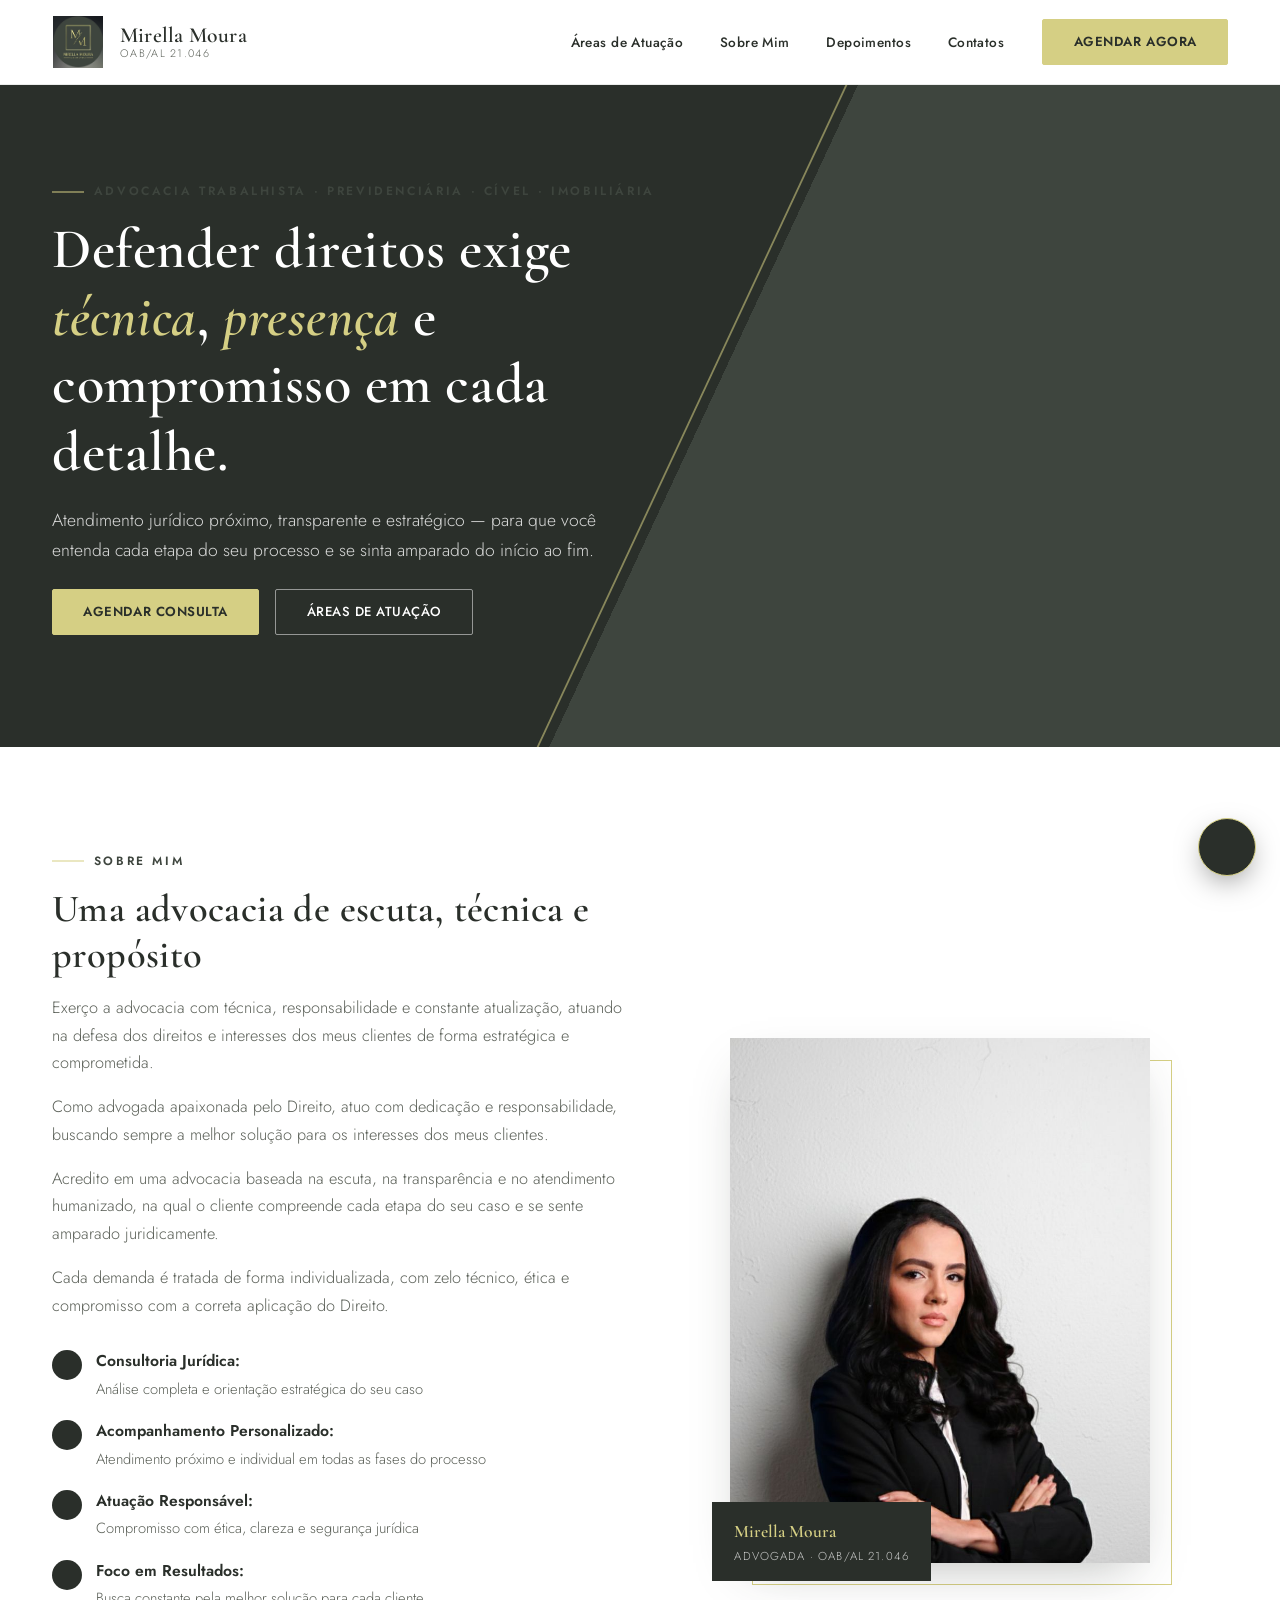
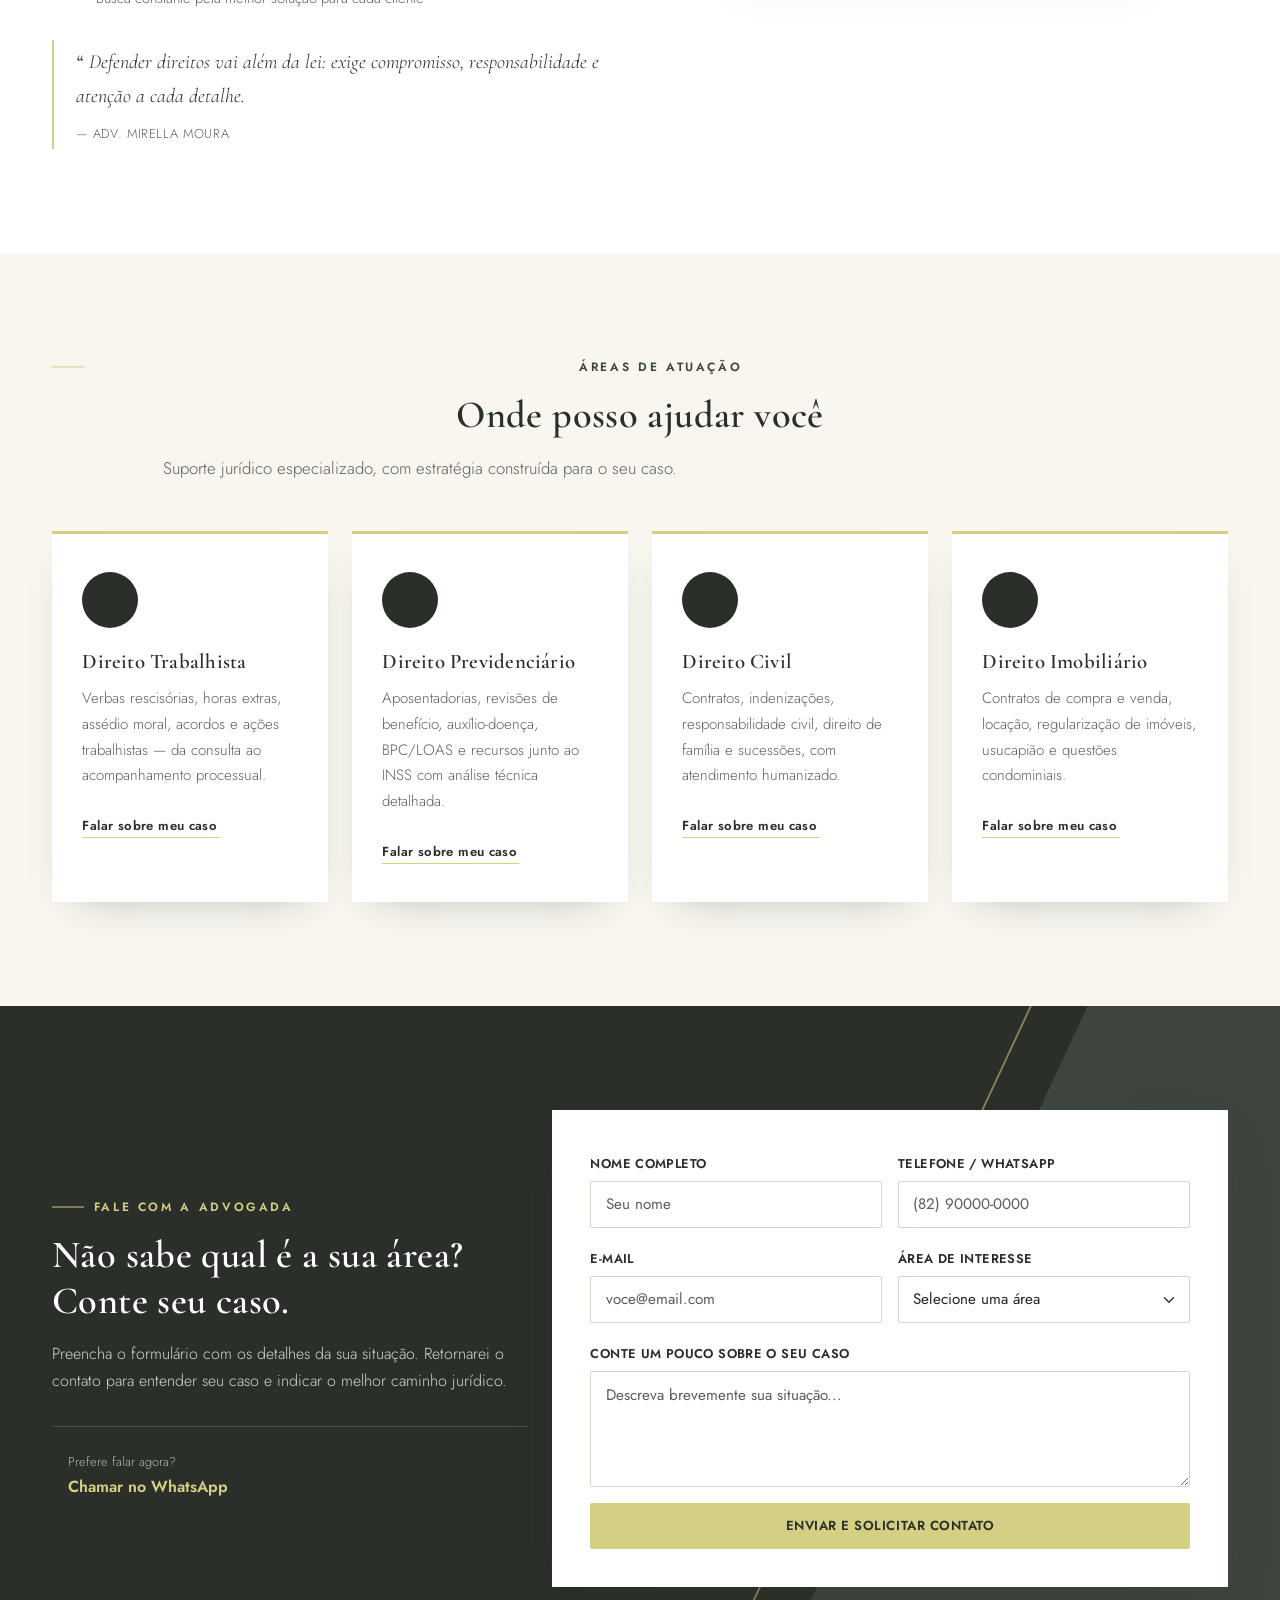
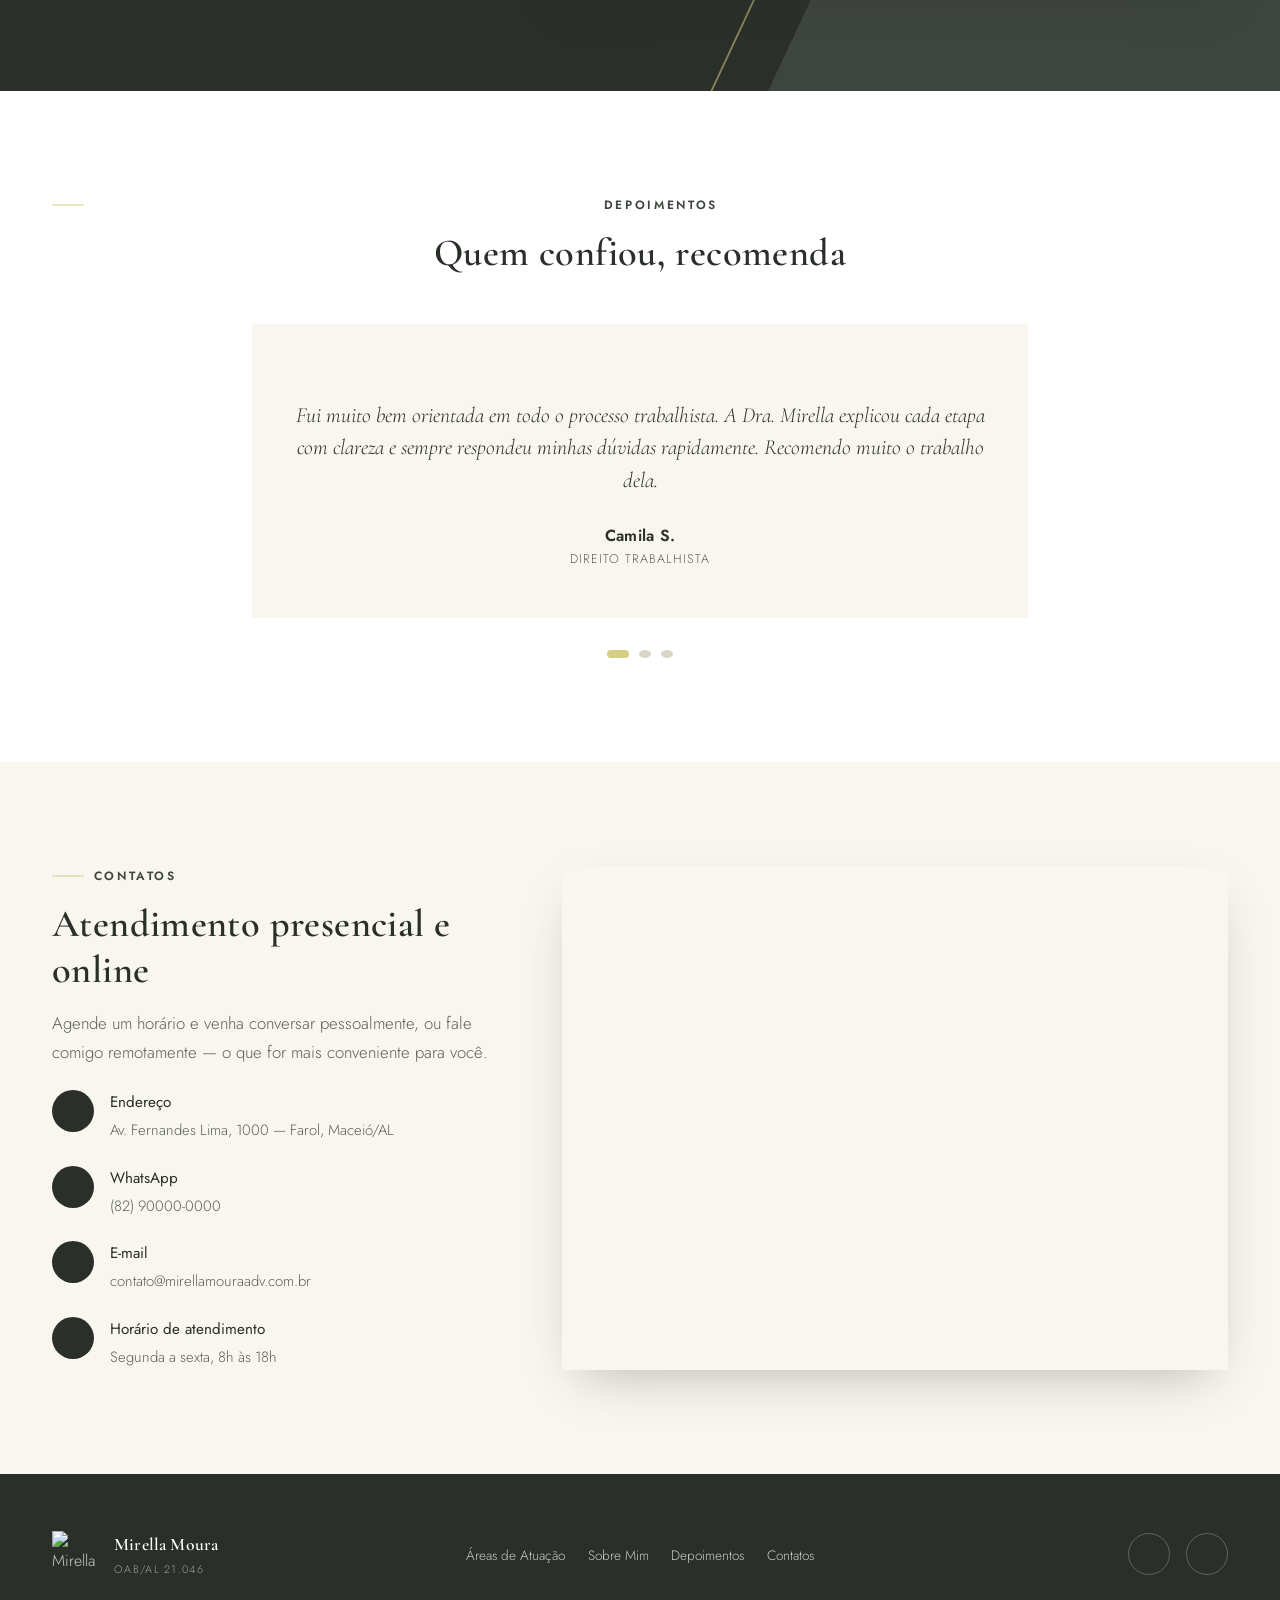
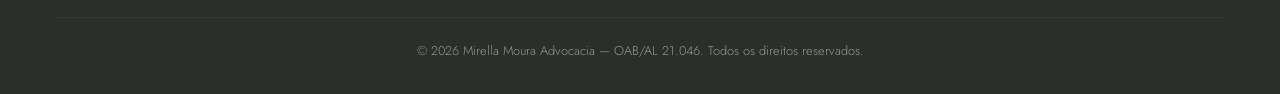
==== index.html @ af6b0771 "Add files via upload" ====
<!DOCTYPE html>
<html lang="pt-BR">
<head>
<meta charset="UTF-8">
<meta name="viewport" content="width=device-width, initial-scale=1.0">
<title>Mirella Moura | Advogada — OAB/AL 21.046</title>
<meta name="description" content="Mirella Moura Advocacia — Direito Trabalhista, Previdenciário, Civil e Imobiliário. Atendimento técnico, humanizado e estratégico.">

<!-- Bootstrap 5 -->
<link href="https://cdnjs.cloudflare.com/ajax/libs/bootstrap/5.3.3/css/bootstrap.min.css" rel="stylesheet">
<!-- Bootstrap Icons -->
<link rel="stylesheet" href="https://cdnjs.cloudflare.com/ajax/libs/bootstrap-icons/1.11.3/font/bootstrap-icons.min.css">
<!-- Fonts -->
<link rel="preconnect" href="https://fonts.googleapis.com">
<link href="https://fonts.googleapis.com/css2?family=Cormorant+Garamond:ital,wght@0,400;0,500;0,600;0,700;1,500&family=Jost:wght@300;400;500;600;700&display=swap" rel="stylesheet">

<link rel="stylesheet" href="style.css">
</head>
<body>
<!-- ================= HEADER ================= -->
<header class="site-header" id="topo">
  <nav class="navbar navbar-expand-lg">
    <div class="container">
      <a class="navbar-brand d-flex align-items-center gap-3" href="#topo">
        <img src="logo.png" alt="Mirella Moura Advogada" class="brand-logo">
        <span class="brand-text">
          <span class="brand-name">Mirella Moura</span>
          <span class="brand-oab">OAB/AL 21.046</span>
        </span>
      </a>
      <button class="navbar-toggler" type="button" data-bs-toggle="collapse" data-bs-target="#navMenu" aria-controls="navMenu" aria-expanded="false" aria-label="Abrir menu">
        <span class="toggler-line"></span>
        <span class="toggler-line"></span>
        <span class="toggler-line"></span>
      </button>
      <div class="collapse navbar-collapse justify-content-end" id="navMenu">
        <ul class="navbar-nav align-items-lg-center gap-lg-2">
          <li class="nav-item"><a class="nav-link" href="#areas">Áreas de Atuação</a></li>
          <li class="nav-item"><a class="nav-link" href="#sobre">Sobre Mim</a></li>
          <li class="nav-item"><a class="nav-link" href="#depoimentos">Depoimentos</a></li>
          <li class="nav-item"><a class="nav-link" href="#contato">Contatos</a></li>
          <li class="nav-item ms-lg-3">
            <a class="btn btn-agendar" href="#lead">Agendar Agora</a>
          </li>
        </ul>
      </div>
    </div>
  </nav>
</header>

<!-- ================= HERO ================= -->
<section class="hero" id="hero">
  <div class="hero-diagonal" aria-hidden="true"></div>
  <div class="container">
    <div class="row align-items-center min-vh-hero">
      <div class="col-lg-7" data-reveal>
        <p class="eyebrow">Advocacia Trabalhista · Previdenciária · Cível · Imobiliária</p>
        <h1 class="hero-title">Defender direitos exige <em>técnica</em>, <em>presença</em> e compromisso em cada detalhe.</h1>
        <p class="hero-sub">Atendimento jurídico próximo, transparente e estratégico — para que você entenda cada etapa do seu processo e se sinta amparado do início ao fim.</p>
        <div class="d-flex flex-wrap gap-3 mt-4">
          <a href="#lead" class="btn btn-agendar btn-lg">Agendar Consulta</a>
          <a href="#areas" class="btn btn-outline-hero btn-lg">Áreas de Atuação</a>
        </div>
      </div>
    </div>
  </div>
</section>

<!-- ================= SOBRE MIM ================= -->
<section class="about" id="sobre">
  <div class="container">
    <div class="row align-items-center gy-5">
      <div class="col-lg-6 order-lg-2" data-reveal>
        <div class="about-photo-wrap">
          <img src="foto-mirella.png" alt="Mirella Moura, Advogada OAB/AL 21.046" class="about-photo">
          <div class="about-photo-caption">
            <span class="caption-name">Mirella Moura</span>
            <span class="caption-role">Advogada · OAB/AL 21.046</span>
          </div>
          <div class="photo-frame" aria-hidden="true"></div>
        </div>
      </div>
      <div class="col-lg-6 order-lg-1" data-reveal>
        <p class="eyebrow">Sobre mim</p>
        <h2 class="section-title">Uma advocacia de escuta, técnica e propósito</h2>
        <p class="about-text">Exerço a advocacia com técnica, responsabilidade e constante atualização, atuando na defesa dos direitos e interesses dos meus clientes de forma estratégica e comprometida.</p>
        <p class="about-text">Como advogada apaixonada pelo Direito, atuo com dedicação e responsabilidade, buscando sempre a melhor solução para os interesses dos meus clientes.</p>
        <p class="about-text">Acredito em uma advocacia baseada na escuta, na transparência e no atendimento humanizado, na qual o cliente compreende cada etapa do seu caso e se sente amparado juridicamente.</p>
        <p class="about-text">Cada demanda é tratada de forma individualizada, com zelo técnico, ética e compromisso com a correta aplicação do Direito.</p>

        <ul class="about-checklist">
          <li>
            <i class="bi bi-check-lg"></i>
            <div>
              <strong>Consultoria Jurídica:</strong>
              <span>Análise completa e orientação estratégica do seu caso</span>
            </div>
          </li>
          <li>
            <i class="bi bi-check-lg"></i>
            <div>
              <strong>Acompanhamento Personalizado:</strong>
              <span>Atendimento próximo e individual em todas as fases do processo</span>
            </div>
          </li>
          <li>
            <i class="bi bi-check-lg"></i>
            <div>
              <strong>Atuação Responsável:</strong>
              <span>Compromisso com ética, clareza e segurança jurídica</span>
            </div>
          </li>
          <li>
            <i class="bi bi-check-lg"></i>
            <div>
              <strong>Foco em Resultados:</strong>
              <span>Busca constante pela melhor solução para cada cliente</span>
            </div>
          </li>
        </ul>

        <blockquote class="about-quote">
          <span class="quote-mark">“</span>
          Defender direitos vai além da lei: exige compromisso, responsabilidade e atenção a cada detalhe.
          <footer>— Adv. Mirella Moura</footer>
        </blockquote>
      </div>
    </div>
  </div>
</section>

<!-- ================= ÁREAS DE ATUAÇÃO ================= -->
<section class="areas" id="areas">
  <div class="container">
    <div class="text-center mb-5" data-reveal>
      <p class="eyebrow">Áreas de atuação</p>
      <h2 class="section-title">Onde posso ajudar você</h2>
      <p class="section-sub">Suporte jurídico especializado, com estratégia construída para o seu caso.</p>
    </div>

    <div class="row g-4">
      <div class="col-md-6 col-lg-3" data-reveal>
        <div class="area-card">
          <div class="area-icon"><i class="bi bi-briefcase"></i></div>
          <h3>Direito Trabalhista</h3>
          <p>Verbas rescisórias, horas extras, assédio moral, acordos e ações trabalhistas — da consulta ao acompanhamento processual.</p>
          <a href="#lead" class="area-link">Falar sobre meu caso <i class="bi bi-arrow-up-right"></i></a>
        </div>
      </div>
      <div class="col-md-6 col-lg-3" data-reveal>
        <div class="area-card">
          <div class="area-icon"><i class="bi bi-shield-check"></i></div>
          <h3>Direito Previdenciário</h3>
          <p>Aposentadorias, revisões de benefício, auxílio-doença, BPC/LOAS e recursos junto ao INSS com análise técnica detalhada.</p>
          <a href="#lead" class="area-link">Falar sobre meu caso <i class="bi bi-arrow-up-right"></i></a>
        </div>
      </div>
      <div class="col-md-6 col-lg-3" data-reveal>
        <div class="area-card">
          <div class="area-icon"><i class="bi bi-journal-text"></i></div>
          <h3>Direito Civil</h3>
          <p>Contratos, indenizações, responsabilidade civil, direito de família e sucessões, com atendimento humanizado.</p>
          <a href="#lead" class="area-link">Falar sobre meu caso <i class="bi bi-arrow-up-right"></i></a>
        </div>
      </div>
      <div class="col-md-6 col-lg-3" data-reveal>
        <div class="area-card">
          <div class="area-icon"><i class="bi bi-house-door"></i></div>
          <h3>Direito Imobiliário</h3>
          <p>Contratos de compra e venda, locação, regularização de imóveis, usucapião e questões condominiais.</p>
          <a href="#lead" class="area-link">Falar sobre meu caso <i class="bi bi-arrow-up-right"></i></a>
        </div>
      </div>
    </div>
  </div>
</section>

<!-- ================= CAPTAÇÃO DE LEAD ================= -->
<section class="lead-section" id="lead">
  <div class="hero-diagonal lead-diagonal" aria-hidden="true"></div>
  <div class="container">
    <div class="row align-items-center gy-5">
      <div class="col-lg-5" data-reveal>
        <p class="eyebrow eyebrow-light">Fale com a advogada</p>
        <h2 class="section-title text-white">Não sabe qual é a sua área? Conte seu caso.</h2>
        <p class="lead-text">Preencha o formulário com os detalhes da sua situação. Retornarei o contato para entender seu caso e indicar o melhor caminho jurídico.</p>
        <div class="lead-contact-item">
          <i class="bi bi-whatsapp"></i>
          <div>
            <span>Prefere falar agora?</span>
            <a href="https://wa.me/5582900000000" target="_blank" rel="noopener">Chamar no WhatsApp</a>
          </div>
        </div>
      </div>
      <div class="col-lg-7" data-reveal>
        <form class="lead-form" id="leadForm" novalidate>
          <div class="row g-3">
            <div class="col-md-6">
              <label class="form-label" for="nome">Nome completo</label>
              <input type="text" class="form-control" id="nome" name="nome" placeholder="Seu nome" required>
            </div>
            <div class="col-md-6">
              <label class="form-label" for="telefone">Telefone / WhatsApp</label>
              <input type="tel" class="form-control" id="telefone" name="telefone" placeholder="(82) 90000-0000" required>
            </div>
            <div class="col-md-6">
              <label class="form-label" for="email">E-mail</label>
              <input type="email" class="form-control" id="email" name="email" placeholder="voce@email.com">
            </div>
            <div class="col-md-6">
              <label class="form-label" for="area">Área de interesse</label>
              <select class="form-select" id="area" name="area" required>
                <option value="" selected disabled>Selecione uma área</option>
                <option>Direito Trabalhista</option>
                <option>Direito Previdenciário</option>
                <option>Direito Civil</option>
                <option>Direito Imobiliário</option>
                <option>Não sei / preciso de orientação</option>
              </select>
            </div>
            <div class="col-12">
              <label class="form-label" for="mensagem">Conte um pouco sobre o seu caso</label>
              <textarea class="form-control" id="mensagem" name="mensagem" rows="4" placeholder="Descreva brevemente sua situação..."></textarea>
            </div>
            <div class="col-12">
              <button type="submit" class="btn btn-agendar btn-lg w-100 w-md-auto">Enviar e solicitar contato</button>
            </div>
          </div>
          <div class="form-success d-none" id="formSuccess">
            <i class="bi bi-check-circle"></i> Recebemos seus dados! Em breve entraremos em contato.
          </div>
        </form>
      </div>
    </div>
  </div>
</section>

<!-- ================= DEPOIMENTOS ================= -->
<section class="testimonials" id="depoimentos">
  <div class="container">
    <div class="text-center mb-5" data-reveal>
      <p class="eyebrow">Depoimentos</p>
      <h2 class="section-title">Quem confiou, recomenda</h2>
    </div>

    <div id="testimonialCarousel" class="carousel slide" data-bs-ride="carousel" data-bs-interval="6000">
      <div class="carousel-inner">
        <div class="carousel-item active">
          <div class="row justify-content-center">
            <div class="col-lg-8">
              <div class="testimonial-card">
                <i class="bi bi-quote"></i>
                <p>Fui muito bem orientada em todo o processo trabalhista. A Dra. Mirella explicou cada etapa com clareza e sempre respondeu minhas dúvidas rapidamente. Recomendo muito o trabalho dela.</p>
                <div class="testimonial-author">
                  <span class="author-name">Camila S.</span>
                  <span class="author-case">Direito Trabalhista</span>
                </div>
              </div>
            </div>
          </div>
        </div>
        <div class="carousel-item">
          <div class="row justify-content-center">
            <div class="col-lg-8">
              <div class="testimonial-card">
                <i class="bi bi-quote"></i>
                <p>Consegui a revisão do meu benefício com muita competência e atenção da Dra. Mirella. Atendimento humano, técnico e sempre transparente sobre o andamento do processo.</p>
                <div class="testimonial-author">
                  <span class="author-name">José R.</span>
                  <span class="author-case">Direito Previdenciário</span>
                </div>
              </div>
            </div>
          </div>
        </div>
        <div class="carousel-item">
          <div class="row justify-content-center">
            <div class="col-lg-8">
              <div class="testimonial-card">
                <i class="bi bi-quote"></i>
                <p>Precisava resolver uma questão contratual e fui muito bem atendida. Profissionalismo, ética e cuidado do início ao fim. Com certeza indico para amigos e familiares.</p>
                <div class="testimonial-author">
                  <span class="author-name">Fernanda A.</span>
                  <span class="author-case">Direito Civil</span>
                </div>
              </div>
            </div>
          </div>
        </div>
      </div>
      <div class="carousel-dots">
        <button type="button" data-bs-target="#testimonialCarousel" data-bs-slide-to="0" class="active" aria-current="true" aria-label="Depoimento 1"></button>
        <button type="button" data-bs-target="#testimonialCarousel" data-bs-slide-to="1" aria-label="Depoimento 2"></button>
        <button type="button" data-bs-target="#testimonialCarousel" data-bs-slide-to="2" aria-label="Depoimento 3"></button>
      </div>
    </div>
  </div>
</section>

<!-- ================= LOCALIZAÇÃO / CONTATO ================= -->
<section class="location" id="contato">
  <div class="container">
    <div class="row g-5 align-items-stretch">
      <div class="col-lg-5" data-reveal>
        <p class="eyebrow">Contatos</p>
        <h2 class="section-title">Atendimento presencial e online</h2>
        <p class="section-sub mb-4">Agende um horário e venha conversar pessoalmente, ou fale comigo remotamente — o que for mais conveniente para você.</p>

        <ul class="contact-list">
          <li>
            <i class="bi bi-geo-alt"></i>
            <div>
              <strong>Endereço</strong>
              <span>Av. Fernandes Lima, 1000 — Farol, Maceió/AL</span>
            </div>
          </li>
          <li>
            <i class="bi bi-whatsapp"></i>
            <div>
              <strong>WhatsApp</strong>
              <a href="https://wa.me/5582900000000" target="_blank" rel="noopener">(82) 90000-0000</a>
            </div>
          </li>
          <li>
            <i class="bi bi-envelope"></i>
            <div>
              <strong>E-mail</strong>
              <a href="mailto:contato@mirellamouraadv.com.br">contato@mirellamouraadv.com.br</a>
            </div>
          </li>
          <li>
            <i class="bi bi-clock"></i>
            <div>
              <strong>Horário de atendimento</strong>
              <span>Segunda a sexta, 8h às 18h</span>
            </div>
          </li>
        </ul>
      </div>
      <div class="col-lg-7" data-reveal>
        <div class="map-wrap">
          <iframe title="Localização do escritório" src="https://www.google.com/maps?q=Maceió,AL&output=embed" width="100%" height="100%" style="border:0;" allowfullscreen="" loading="lazy" referrerpolicy="no-referrer-when-downgrade"></iframe>
        </div>
      </div>
    </div>
  </div>
</section>

<!-- ================= FOOTER ================= -->
<footer class="site-footer">
  <div class="container">
    <div class="row gy-4 align-items-center">
      <div class="col-md-4 d-flex align-items-center gap-3">
        <img src="assets/logo.png" alt="Mirella Moura Advogada" class="footer-logo">
        <div class="footer-brand-text">
          <span class="brand-name">Mirella Moura</span>
          <span class="brand-oab">OAB/AL 21.046</span>
        </div>
      </div>
      <div class="col-md-4 text-md-center">
        <ul class="footer-links">
          <li><a href="#areas">Áreas de Atuação</a></li>
          <li><a href="#sobre">Sobre Mim</a></li>
          <li><a href="#depoimentos">Depoimentos</a></li>
          <li><a href="#contato">Contatos</a></li>
        </ul>
      </div>
      <div class="col-md-4 d-flex justify-content-md-end gap-3">
        <a href="https://instagram.com" target="_blank" rel="noopener" class="social-icon" aria-label="Instagram">
          <i class="bi bi-instagram"></i>
        </a>
        <a href="https://wa.me/5582900000000" target="_blank" rel="noopener" class="social-icon" aria-label="WhatsApp">
          <i class="bi bi-whatsapp"></i>
        </a>
      </div>
    </div>
    <hr class="footer-divider">
    <div class="row">
      <div class="col-12 text-center footer-bottom">
        <p>&copy; <span id="year"></span> Mirella Moura Advocacia — OAB/AL 21.046. Todos os direitos reservados.</p>
      </div>
    </div>
  </div>
</footer>

<!-- WhatsApp Flutuante -->
<a href="https://wa.me/5582900000000" target="_blank" rel="noopener" class="whatsapp-float" aria-label="Falar no WhatsApp">
  <i class="bi bi-whatsapp"></i>
</a>

<script src="https://cdnjs.cloudflare.com/ajax/libs/bootstrap/5.3.3/js/bootstrap.bundle.min.js"></script>
<script src="script.js"></script>
</body>
</html>
---- style.css ----
/* =========================================================
   MIRELLA MOURA ADVOCACIA — DESIGN SYSTEM
   Cores: #d5cf84 (dourado), #3e453e (verde-oliva escuro), branco
   Display: Cormorant Garamond · Corpo: Jost
   Elemento assinatura: a diagonal do monograma M/M da logo,
   repetida como linha de corte entre luz e sombra.
   ========================================================= */

:root{
  --gold: #d5cf84;
  --gold-soft: #e8e4b9;
  --green: #3e453e;
  --green-deep: #2a2f2a;
  --green-mid: #4d564c;
  --ivory: #f8f6ef;
  --white: #ffffff;
  --ink: #23261f;
  --ink-soft: #5b6058;

  --font-display: 'Cormorant Garamond', 'Times New Roman', serif;
  --font-body: 'Jost', 'Segoe UI', sans-serif;

  --radius: 2px;
  --shadow-soft: 0 20px 50px -20px rgba(46,51,42,0.35);
  --transition: 0.35s cubic-bezier(.4,0,.2,1);
}

*{ box-sizing: border-box; }

html{ scroll-behavior: smooth; }

body{
  font-family: var(--font-body);
  color: var(--ink);
  background: var(--white);
  font-weight: 300;
  line-height: 1.7;
  -webkit-font-smoothing: antialiased;
}

h1,h2,h3,h4, .brand-name, .quote-mark{
  font-family: var(--font-display);
  color: var(--green-deep);
  font-weight: 600;
  letter-spacing: 0.01em;
}

a{ text-decoration: none; color: inherit; }
img{ max-width: 100%; display:block; }

.eyebrow{
  font-family: var(--font-body);
  text-transform: uppercase;
  letter-spacing: 0.22em;
  font-size: 0.75rem;
  color: var(--green);
  font-weight: 600;
  margin-bottom: 0.9rem;
  position: relative;
  padding-left: 2.6rem;
}
.eyebrow::before{
  content:"";
  position:absolute;
  left:0; top:50%;
  transform: translateY(-50%);
  width: 2rem; height: 1px;
  background: var(--gold);
}
.eyebrow-light{ color: var(--gold); }
.eyebrow-light::before{ background: var(--gold); }

.section-title{
  font-size: clamp(1.9rem, 3vw, 2.6rem);
  line-height: 1.2;
  margin-bottom: 1rem;
}
.section-title.text-white{ color: var(--white); }
.section-sub{
  color: var(--ink-soft);
  font-size: 1.05rem;
  max-width: 46rem;
}

.container{ max-width: 1200px; }

/* =============== BUTTONS =============== */
.btn-agendar{
  background: var(--gold);
  color: var(--green-deep);
  border: 1px solid var(--gold);
  font-family: var(--font-body);
  font-weight: 600;
  letter-spacing: 0.04em;
  padding: 0.75rem 1.9rem;
  border-radius: var(--radius);
  transition: var(--transition);
  text-transform: uppercase;
  font-size: 0.82rem;
}
.btn-agendar:hover{
  background: transparent;
  color: var(--gold);
  border-color: var(--gold);
}
.btn-outline-hero{
  background: transparent;
  color: var(--white);
  border: 1px solid rgba(255,255,255,0.5);
  font-weight: 500;
  letter-spacing: 0.04em;
  padding: 0.75rem 1.9rem;
  border-radius: var(--radius);
  text-transform: uppercase;
  font-size: 0.82rem;
  transition: var(--transition);
}
.btn-outline-hero:hover{
  background: var(--white);
  color: var(--green-deep);
  border-color: var(--white);
}

/* =============== HEADER =============== */
.site-header{
  position: sticky;
  top: 0;
  z-index: 1000;
  background: rgba(255,255,255,0.92);
  backdrop-filter: blur(10px);
  border-bottom: 1px solid rgba(62,69,62,0.1);
}
.navbar{ padding: 0.7rem 0; }
.brand-logo{ width: 52px; height: 52px; object-fit: contain; }
.brand-text{ display:flex; flex-direction: column; line-height: 1.1; }
.brand-name{
  font-family: var(--font-display);
  font-size: 1.35rem;
  font-weight: 600;
  color: var(--green-deep);
}
.brand-oab{
  font-size: 0.68rem;
  letter-spacing: 0.12em;
  color: var(--ink-soft);
  text-transform: uppercase;
}
.navbar-nav .nav-link{
  font-family: var(--font-body);
  font-size: 0.85rem;
  font-weight: 500;
  letter-spacing: 0.03em;
  color: var(--green-deep);
  padding: 0.6rem 0.9rem !important;
  position: relative;
}
.navbar-nav .nav-link::after{
  content:"";
  position:absolute;
  left: 0.9rem; right:0.9rem; bottom: 0.35rem;
  height: 1px;
  background: var(--gold);
  transform: scaleX(0);
  transform-origin: left;
  transition: var(--transition);
}
.navbar-nav .nav-link:hover::after{ transform: scaleX(1); }

.navbar-toggler{
  border: none;
  padding: 0.4rem;
  display: flex;
  flex-direction: column;
  gap: 5px;
}
.navbar-toggler:focus{ box-shadow: none; }
.toggler-line{
  width: 24px; height: 2px;
  background: var(--green-deep);
  display: block;
}

/* =============== HERO =============== */
.hero{
  position: relative;
  background: var(--green-deep);
  overflow: hidden;
  color: var(--white);
  padding: 6rem 0 7rem;
}
.min-vh-hero{ min-height: 46vh; }
.hero-diagonal{
  position: absolute;
  inset: 0;
  background:
    linear-gradient(115deg, var(--green-deep) 0%, var(--green-deep) 54%, var(--green) 54%, var(--green) 100%);
  z-index: 0;
}
.hero-diagonal::after{
  content:"";
  position:absolute;
  top:-10%; bottom:-10%;
  left: 54%;
  width: 2px;
  background: var(--gold);
  opacity: 0.55;
  transform: skewX(-25deg);
}
.hero .container{ position: relative; z-index: 1; }
.hero-title{
  font-size: clamp(2.3rem, 4.4vw, 3.6rem);
  color: var(--white);
  margin-bottom: 1.2rem;
}
.hero-title em{
  font-style: italic;
  color: var(--gold);
}
.hero-sub{
  color: rgba(255,255,255,0.82);
  font-size: 1.1rem;
  max-width: 34rem;
}

/* =============== SOBRE MIM =============== */
.about{ padding: 6.5rem 0; background: var(--white); }
.about-text{ color: var(--ink-soft); margin-bottom: 1rem; font-size: 1.02rem; }

.about-photo-wrap{
  position: relative;
  max-width: 420px;
  margin: 0 auto;
}
.about-photo{
  position: relative;
  z-index: 2;
  width: 100%;
  aspect-ratio: 4/5;
  object-fit: cover;
  object-position: top center;
  box-shadow: var(--shadow-soft);
}
.photo-frame{
  position: absolute;
  top: 22px; left: 22px;
  right: -22px; bottom: -22px;
  border: 1px solid var(--gold);
  z-index: 1;
}
.about-photo-caption{
  position: absolute;
  left: -18px; bottom: -18px;
  background: var(--green-deep);
  color: var(--white);
  padding: 0.9rem 1.4rem;
  z-index: 3;
  display: flex;
  flex-direction: column;
  min-width: 200px;
}
.caption-name{ font-family: var(--font-display); font-size: 1.1rem; font-weight: 600; color: var(--gold); }
.caption-role{ font-size: 0.72rem; letter-spacing: 0.1em; text-transform: uppercase; color: rgba(255,255,255,0.75); }

.about-checklist{
  list-style: none;
  padding: 0;
  margin: 1.8rem 0;
  display: grid;
  gap: 1rem;
}
.about-checklist li{
  display: flex;
  align-items: flex-start;
  gap: 0.9rem;
}
.about-checklist i{
  flex-shrink: 0;
  width: 30px; height: 30px;
  border-radius: 50%;
  background: var(--green-deep);
  color: var(--gold);
  display: flex; align-items: center; justify-content: center;
  font-size: 0.85rem;
  margin-top: 0.15rem;
}
.about-checklist strong{ display:block; color: var(--green-deep); font-weight: 600; font-size: 0.98rem; }
.about-checklist span{ color: var(--ink-soft); font-size: 0.92rem; }

.about-quote{
  border-left: 2px solid var(--gold);
  padding: 0.3rem 0 0.3rem 1.4rem;
  margin: 1.6rem 0 0;
  font-family: var(--font-display);
  font-style: italic;
  font-size: 1.25rem;
  color: var(--green-deep);
  position: relative;
}
.about-quote footer{
  font-family: var(--font-body);
  font-style: normal;
  font-size: 0.8rem;
  letter-spacing: 0.05em;
  text-transform: uppercase;
  color: var(--ink-soft);
  margin-top: 0.6rem;
}

/* =============== ÁREAS DE ATUAÇÃO =============== */
.areas{ padding: 6.5rem 0; background: var(--ivory); }
.area-card{
  background: var(--white);
  padding: 2.4rem 1.9rem;
  height: 100%;
  border-top: 3px solid var(--gold);
  box-shadow: 0 15px 40px -25px rgba(46,51,42,0.4);
  transition: var(--transition);
}
.area-card:hover{ transform: translateY(-6px); }
.area-icon{
  width: 56px; height: 56px;
  border-radius: 50%;
  background: var(--green-deep);
  color: var(--gold);
  display: flex; align-items: center; justify-content: center;
  font-size: 1.4rem;
  margin-bottom: 1.4rem;
}
.area-card h3{
  font-size: 1.3rem;
  margin-bottom: 0.7rem;
}
.area-card p{
  color: var(--ink-soft);
  font-size: 0.94rem;
  margin-bottom: 1.4rem;
}
.area-link{
  font-size: 0.82rem;
  font-weight: 600;
  letter-spacing: 0.03em;
  color: var(--green-deep);
  border-bottom: 1px solid var(--gold);
  padding-bottom: 2px;
}
.area-link i{ font-size: 0.75rem; margin-left: 2px; }

/* =============== LEAD =============== */
.lead-section{
  position: relative;
  padding: 6.5rem 0;
  background: var(--green-deep);
  overflow: hidden;
}
.lead-diagonal{
  background: linear-gradient(115deg, var(--green-deep) 0%, var(--green-deep) 68%, var(--green) 68%, var(--green) 100%);
}
.lead-diagonal::after{ left: 68%; }
.lead-section .container{ position: relative; z-index: 1; }
.lead-text{ color: rgba(255,255,255,0.8); margin-bottom: 2rem; }
.lead-contact-item{
  display: flex;
  align-items: center;
  gap: 1rem;
  border-top: 1px solid rgba(255,255,255,0.15);
  padding-top: 1.5rem;
}
.lead-contact-item i{
  font-size: 1.6rem;
  color: var(--gold);
}
.lead-contact-item span{ display:block; font-size: 0.8rem; color: rgba(255,255,255,0.65); }
.lead-contact-item a{ color: var(--gold); font-weight: 600; }

.lead-form{
  background: var(--white);
  padding: 2.4rem;
  box-shadow: var(--shadow-soft);
}
.lead-form .form-label{
  font-size: 0.8rem;
  font-weight: 600;
  letter-spacing: 0.03em;
  color: var(--green-deep);
  text-transform: uppercase;
  margin-bottom: 0.4rem;
}
.lead-form .form-control,
.lead-form .form-select{
  border-radius: var(--radius);
  border: 1px solid #d9d6c9;
  padding: 0.7rem 0.9rem;
  font-family: var(--font-body);
  font-size: 0.95rem;
}
.lead-form .form-control:focus,
.lead-form .form-select:focus{
  border-color: var(--gold);
  box-shadow: 0 0 0 3px rgba(213,207,132,0.35);
}
.form-success{
  margin-top: 1.2rem;
  background: rgba(213,207,132,0.2);
  border: 1px solid var(--gold);
  color: var(--green-deep);
  padding: 0.9rem 1.1rem;
  font-size: 0.92rem;
}
.form-success i{ color: var(--green-deep); margin-right: 0.4rem; }

/* =============== DEPOIMENTOS =============== */
.testimonials{ padding: 6.5rem 0; background: var(--white); text-align: center; }
.testimonial-card{
  background: var(--ivory);
  padding: 3rem 2.5rem;
  position: relative;
}
.testimonial-card i.bi-quote{
  font-size: 2.2rem;
  color: var(--gold);
  margin-bottom: 1rem;
  display: inline-block;
}
.testimonial-card p{
  font-family: var(--font-display);
  font-size: 1.35rem;
  font-style: italic;
  color: var(--green-deep);
  line-height: 1.5;
  margin-bottom: 1.6rem;
}
.testimonial-author{ display: flex; flex-direction: column; }
.author-name{ font-weight: 600; color: var(--green-deep); letter-spacing: 0.02em; }
.author-case{ font-size: 0.78rem; text-transform: uppercase; letter-spacing: 0.08em; color: var(--ink-soft); }

.carousel-dots{
  display: flex;
  justify-content: center;
  gap: 0.6rem;
  margin-top: 2rem;
  position: static;
}
.carousel-dots button{
  width: 8px; height: 8px;
  border-radius: 50%;
  background: #d9d6c9;
  border: none;
  opacity: 1;
  text-indent: -9999px;
}
.carousel-dots button.active{ background: var(--gold); width: 22px; border-radius: 5px; transition: var(--transition); }

/* =============== LOCALIZAÇÃO =============== */
.location{ padding: 6.5rem 0; background: var(--ivory); }
.contact-list{ list-style: none; padding: 0; margin: 0; display: grid; gap: 1.4rem; }
.contact-list li{ display: flex; align-items: flex-start; gap: 1rem; }
.contact-list i{
  width: 42px; height: 42px;
  border-radius: 50%;
  background: var(--green-deep);
  color: var(--gold);
  display: flex; align-items: center; justify-content: center;
  flex-shrink: 0;
  font-size: 1.05rem;
}
.contact-list strong{ display:block; color: var(--green-deep); font-size: 0.95rem; }
.contact-list span, .contact-list a{ color: var(--ink-soft); font-size: 0.93rem; }
.contact-list a:hover{ color: var(--green-deep); }

.map-wrap{
  width: 100%;
  height: 100%;
  min-height: 360px;
  box-shadow: var(--shadow-soft);
  overflow: hidden;
}

/* =============== FOOTER =============== */
.site-footer{
  background: var(--green-deep);
  color: rgba(255,255,255,0.75);
  padding: 3.5rem 0 2rem;
}
.footer-logo{ width: 46px; height: 46px; object-fit: contain; }
.footer-brand-text{ display: flex; flex-direction: column; }
.footer-brand-text .brand-name{ color: var(--white); font-size: 1.1rem; }
.footer-brand-text .brand-oab{ color: rgba(255,255,255,0.55); }
.footer-links{ list-style: none; display: flex; flex-wrap: wrap; gap: 1.4rem; padding: 0; margin: 0; justify-content: center; }
.footer-links a{ font-size: 0.85rem; color: rgba(255,255,255,0.75); }
.footer-links a:hover{ color: var(--gold); }
.social-icon{
  width: 42px; height: 42px;
  border: 1px solid rgba(255,255,255,0.25);
  border-radius: 50%;
  display: flex; align-items: center; justify-content: center;
  color: var(--white);
  transition: var(--transition);
}
.social-icon:hover{ background: var(--gold); color: var(--green-deep); border-color: var(--gold); }
.footer-divider{ border-color: rgba(255,255,255,0.15); margin: 2.4rem 0 1.4rem; }
.footer-bottom p{ font-size: 0.8rem; margin: 0; color: rgba(255,255,255,0.5); }

/* =============== WHATSAPP FLOAT =============== */
.whatsapp-float{
  position: fixed;
  bottom: 24px; right: 24px;
  width: 58px; height: 58px;
  background: var(--green-deep);
  border: 1px solid var(--gold);
  color: var(--gold);
  border-radius: 50%;
  display: flex; align-items: center; justify-content: center;
  font-size: 1.6rem;
  box-shadow: 0 10px 30px -8px rgba(0,0,0,0.5);
  z-index: 999;
  transition: var(--transition);
}
.whatsapp-float:hover{ background: var(--gold); color: var(--green-deep); transform: translateY(-3px); }

/* =============== REVEAL ANIMATION =============== */
[data-reveal]{
  opacity: 0;
  transform: translateY(24px);
  transition: opacity 0.7s ease, transform 0.7s ease;
}
[data-reveal].is-visible{
  opacity: 1;
  transform: translateY(0);
}

@media (prefers-reduced-motion: reduce){
  [data-reveal]{ opacity: 1; transform: none; transition: none; }
  html{ scroll-behavior: auto; }
}

/* =============== RESPONSIVE =============== */
@media (max-width: 991.98px){
  .navbar-collapse{
    background: var(--white);
    margin-top: 1rem;
    padding: 1rem 1.2rem;
    box-shadow: 0 15px 30px -20px rgba(0,0,0,0.3);
  }
  .navbar-nav .nav-link::after{ display: none; }
  .about-photo-wrap{ margin-bottom: 2.5rem; }
  .photo-frame{ display: none; }
}

@media (max-width: 575.98px){
  .about-photo-caption{ left: -8px; bottom: -14px; padding: 0.7rem 1rem; min-width: unset; }
  .lead-form{ padding: 1.6rem; }
  .testimonial-card{ padding: 2.2rem 1.4rem; }
}
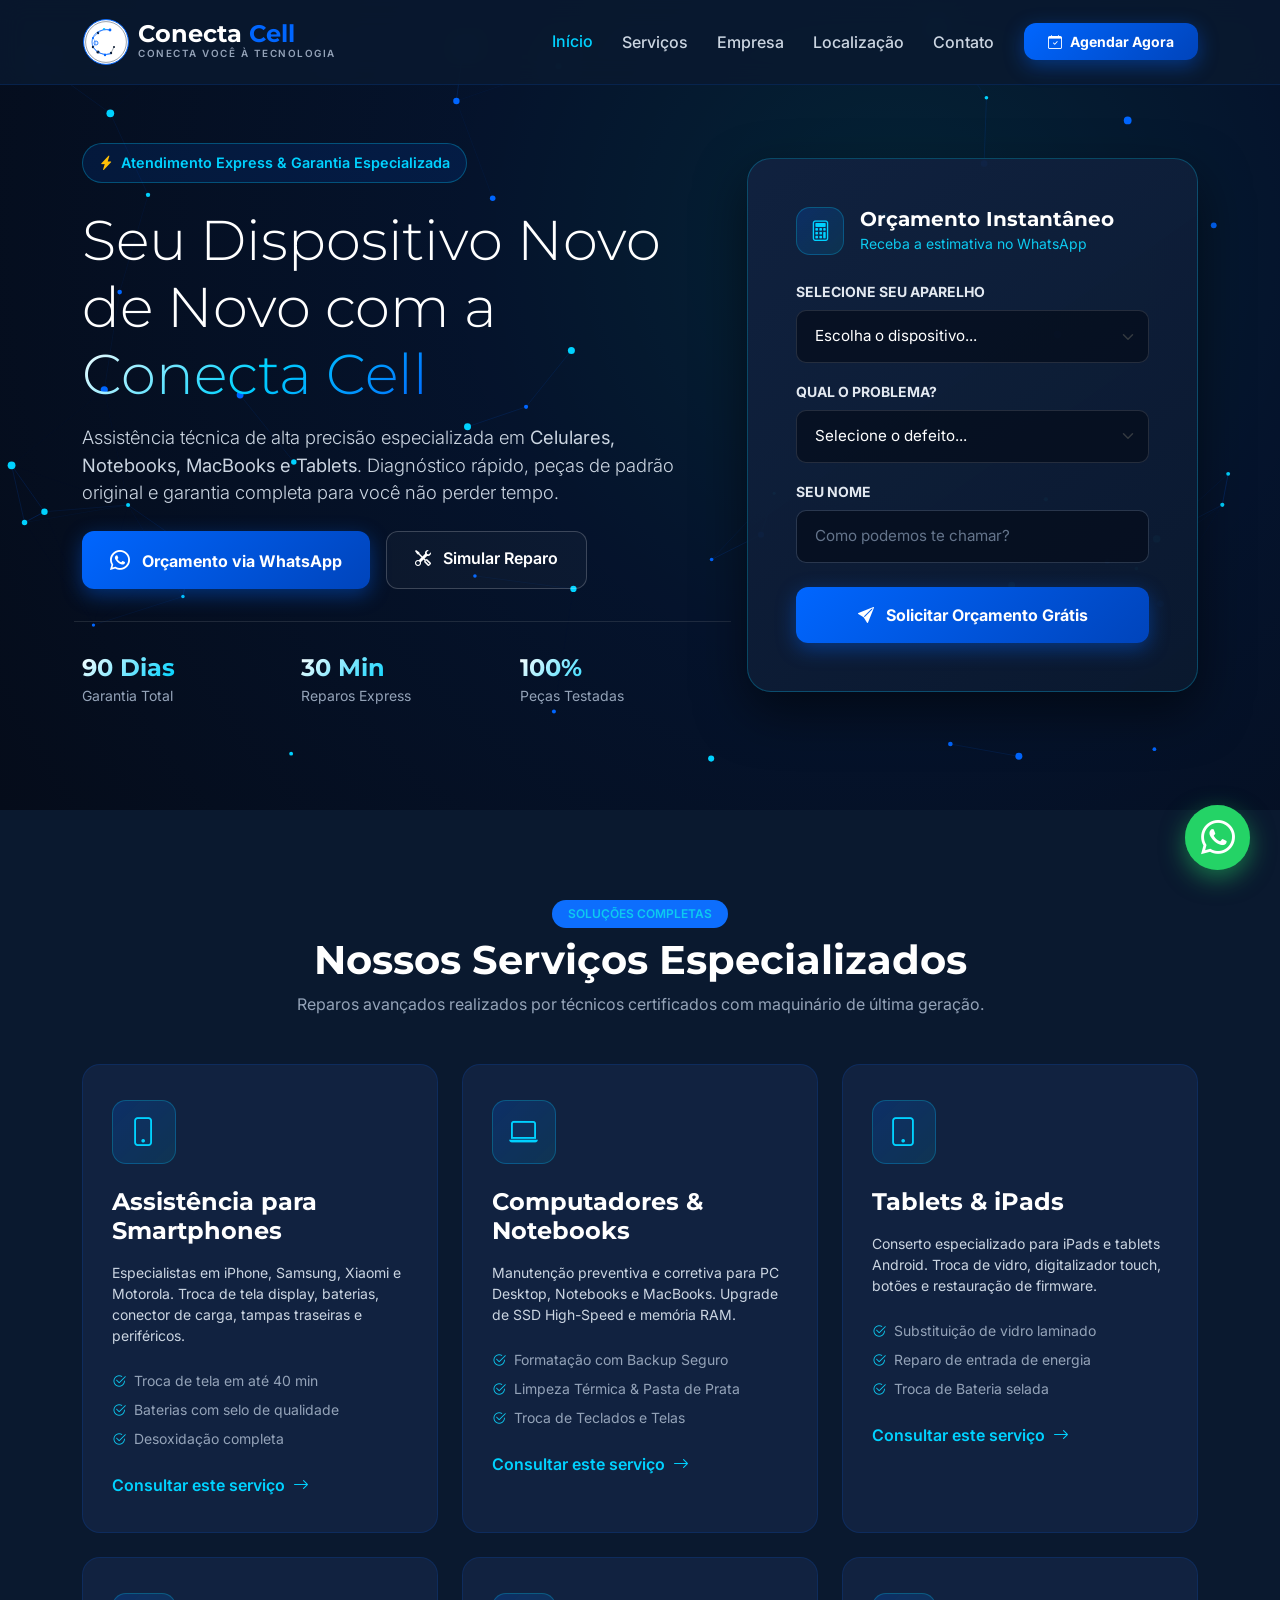
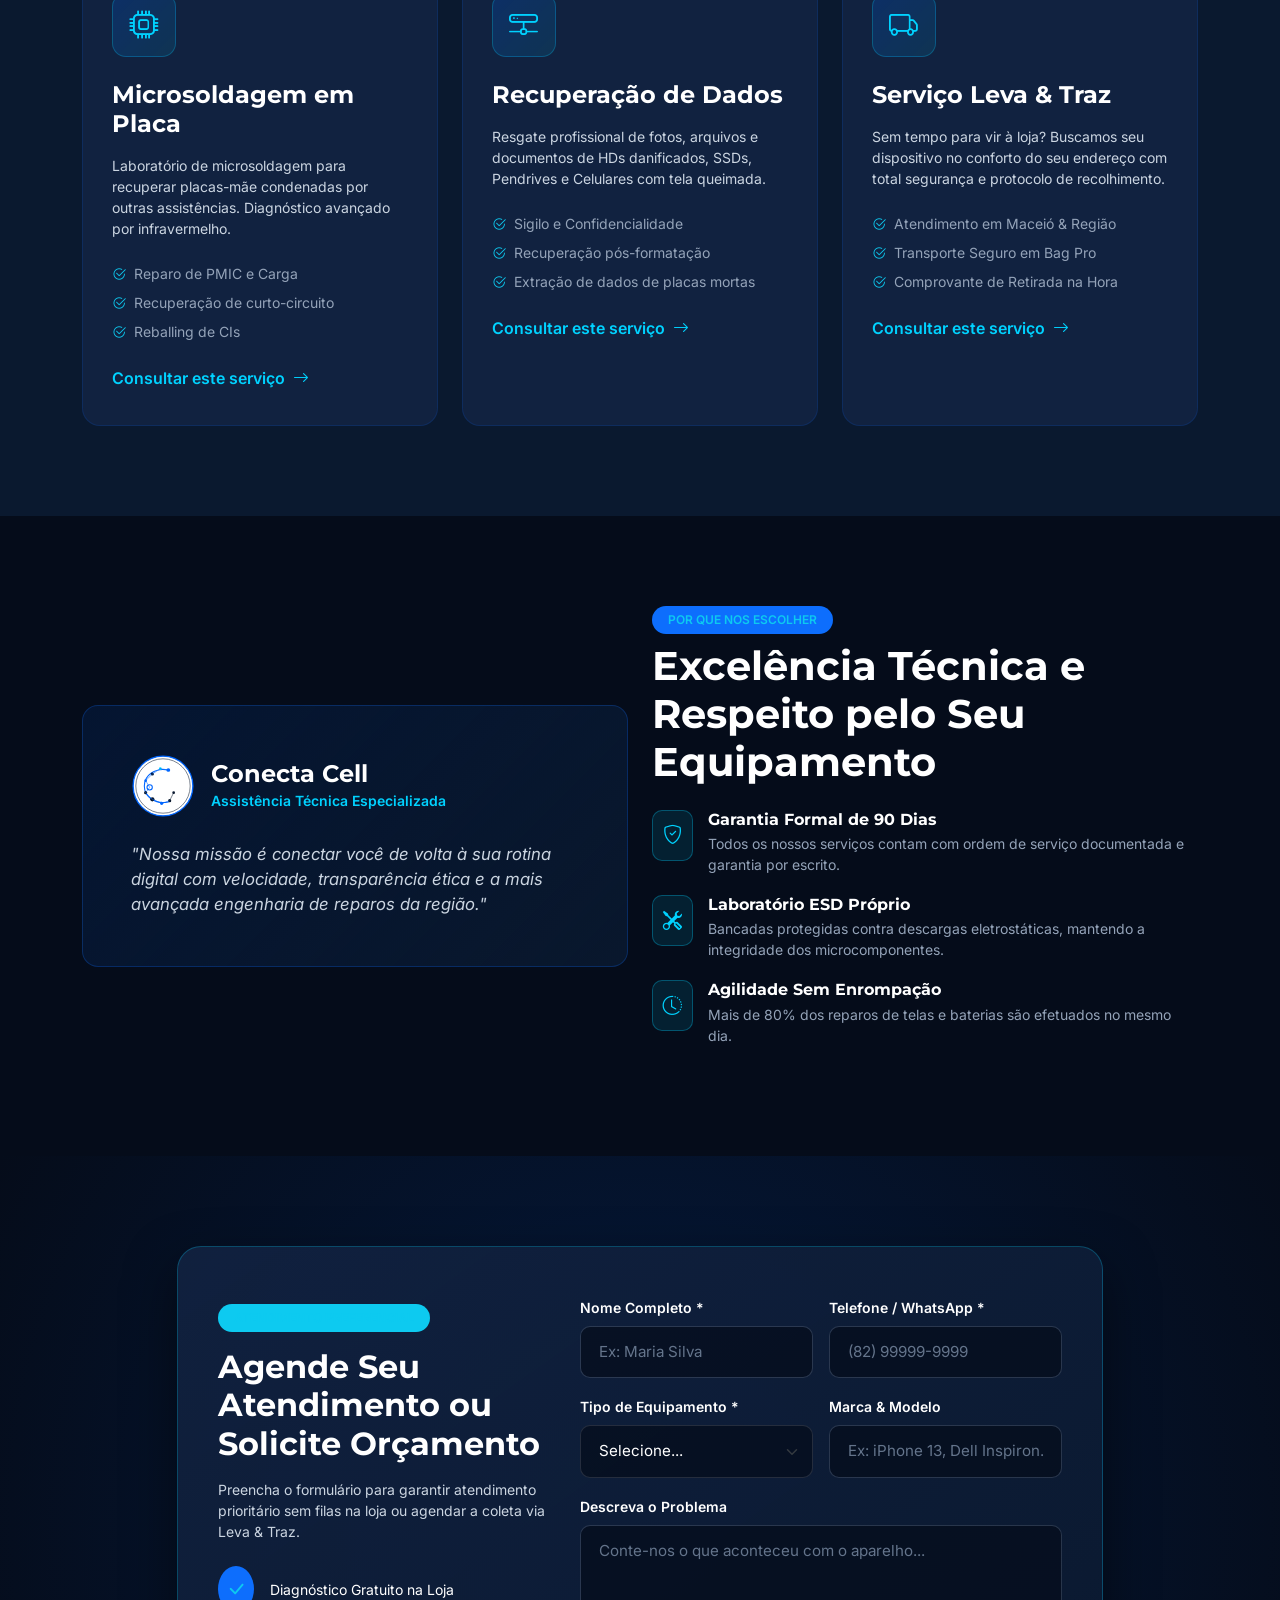
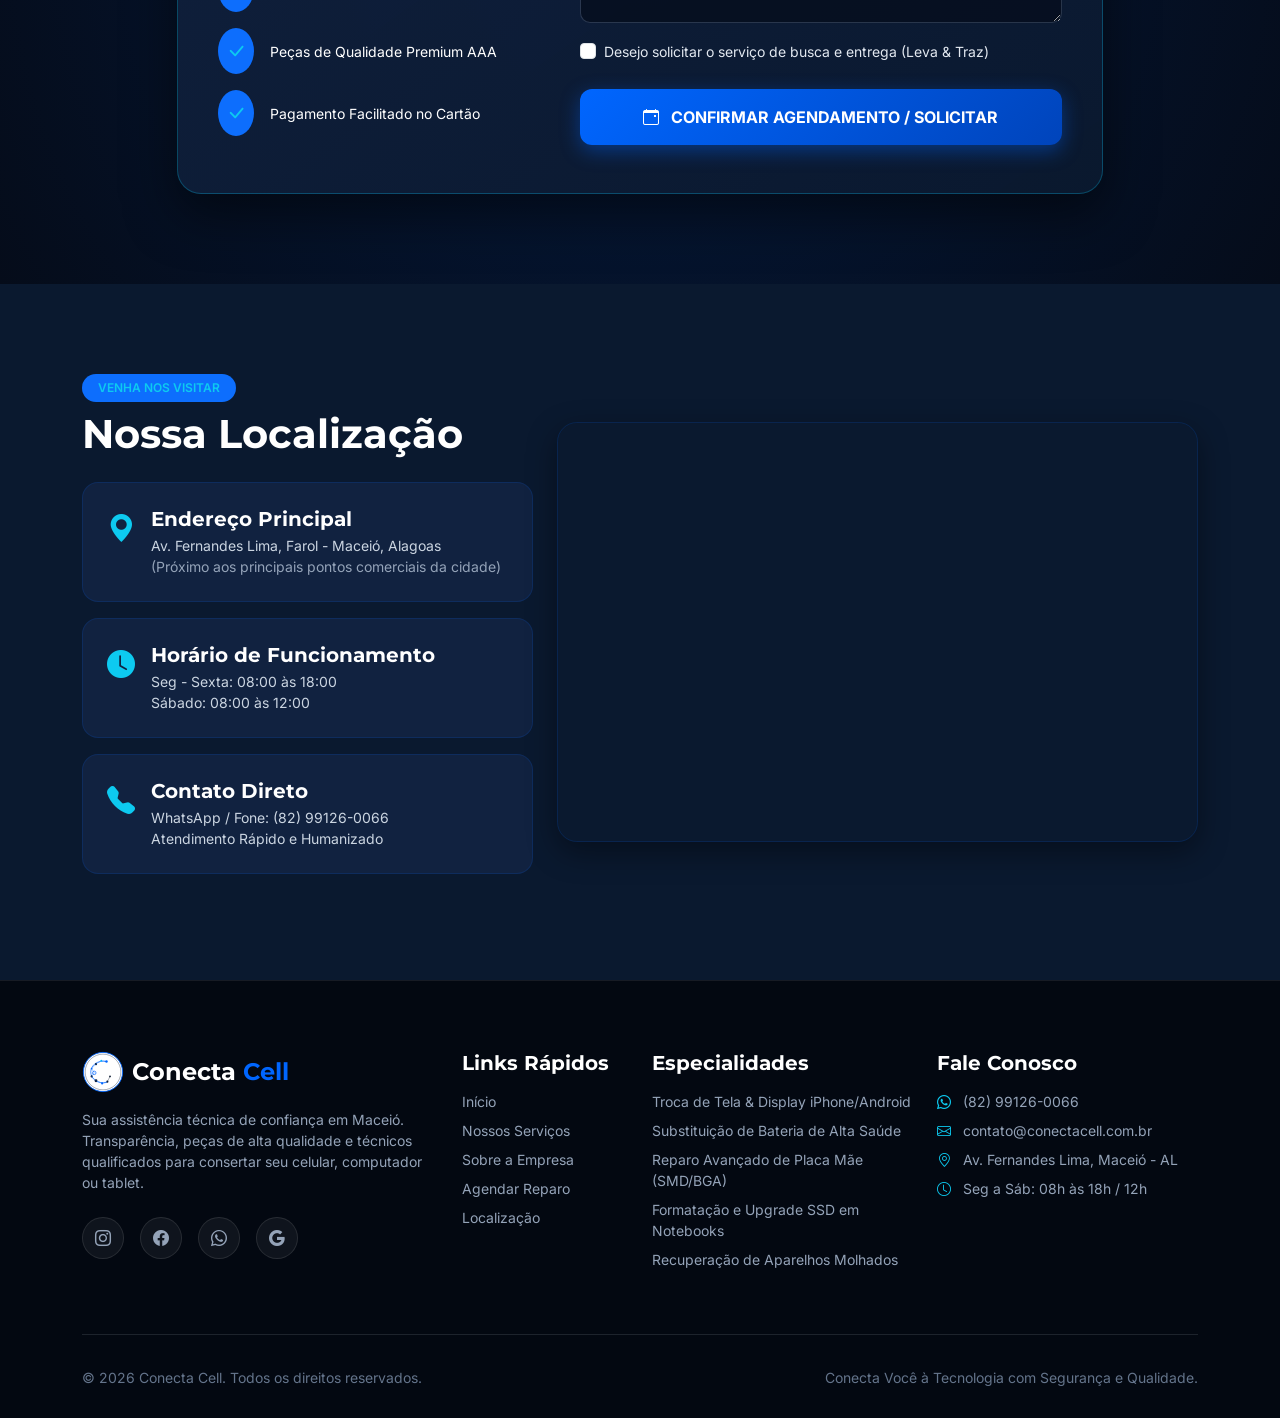
==== commit 8d13ad14: "Add files via upload" ====
--- a/index.html
+++ b/index.html
@@ -1,394 +1,1111 @@
 <!DOCTYPE html>
 <html lang="pt-BR">
 <head>
-<meta charset="UTF-8">
-<meta name="viewport" content="width=device-width, initial-scale=1.0">
-<title>Mirella Moura | Advogada — OAB/AL 21.046</title>
-<meta name="description" content="Mirella Moura Advocacia — Direito Trabalhista, Previdenciário, Civil e Imobiliário. Atendimento técnico, humanizado e estratégico.">
-
-<!-- Bootstrap 5 -->
-<link href="https://cdnjs.cloudflare.com/ajax/libs/bootstrap/5.3.3/css/bootstrap.min.css" rel="stylesheet">
-<!-- Bootstrap Icons -->
-<link rel="stylesheet" href="https://cdnjs.cloudflare.com/ajax/libs/bootstrap-icons/1.11.3/font/bootstrap-icons.min.css">
-<!-- Fonts -->
-<link rel="preconnect" href="https://fonts.googleapis.com">
-<link href="https://fonts.googleapis.com/css2?family=Cormorant+Garamond:ital,wght@0,400;0,500;0,600;0,700;1,500&family=Jost:wght@300;400;500;600;700&display=swap" rel="stylesheet">
-
-<link rel="stylesheet" href="style.css">
+    <meta charset="UTF-8">
+    <meta name="viewport" content="width=device-width, initial-scale=1.0">
+    <title>Conecta Cell - Assistência Técnica Especializada | Celulares, Computadores e Tablets</title>
+
+    <!-- Google Fonts: Inter e Montserrat -->
+    <link rel="preconnect" href="https://fonts.googleapis.com">
+    <link rel="preconnect" href="https://fonts.gstatic.com" crossorigin>
+    <link href="https://fonts.googleapis.com/css2?family=Inter:wght@300;400;500;600;700;800&family=Montserrat:wght@700;800;900&display=swap" rel="stylesheet">
+
+    <!-- Bootstrap 5 CSS -->
+    <link href="https://cdn.jsdelivr.net/npm/bootstrap@5.3.3/dist/css/bootstrap.min.css" rel="stylesheet">
+    
+    <!-- Bootstrap Icons -->
+    <link rel="stylesheet" href="https://cdn.jsdelivr.net/npm/bootstrap-icons@1.11.3/font/bootstrap-icons.min.css">
+
+    <style>
+        :root {
+            --brand-blue: #0066FF;
+            --brand-blue-hover: #0052CC;
+            --brand-cyan: #00D2FF;
+            --brand-dark: #0A192F;
+            --brand-darker: #050C1A;
+            --brand-card-bg: #112240;
+            --brand-light: #F8FAFC;
+            --brand-gray: #64748B;
+            --brand-border: rgba(0, 102, 255, 0.15);
+            --brand-shadow: 0 10px 30px -10px rgba(0, 102, 255, 0.25);
+        }
+
+        body {
+            font-family: 'Inter', sans-serif;
+            background-color: var(--brand-darker);
+            color: #E2E8F0;
+            overflow-x: hidden;
+            scroll-behavior: smooth;
+        }
+
+        h1, h2, h3, h4, h5, .font-title {
+            font-family: 'Montserrat', sans-serif;
+        }
+
+        /* Glassmorphism Header Sticky */
+        .navbar-custom {
+            background: rgba(10, 25, 47, 0.85);
+            backdrop-filter: blur(12px);
+            -webkit-backdrop-filter: blur(12px);
+            border-bottom: 1px solid var(--brand-border);
+            transition: all 0.3s ease;
+            padding: 0.8rem 0;
+        }
+
+        .navbar-custom.scrolled {
+            box-shadow: 0 4px 25px rgba(0, 0, 0, 0.4);
+            padding: 0.5rem 0;
+        }
+
+        .nav-link {
+            color: #CBD5E1 !important;
+            font-weight: 500;
+            margin: 0 0.4rem;
+            transition: color 0.2s ease, transform 0.2s ease;
+        }
+
+        .nav-link:hover, .nav-link.active {
+            color: var(--brand-cyan) !important;
+            transform: translateY(-1px);
+        }
+
+        /* Estilização da Logo em SVG Inline para alta qualidade */
+        .brand-logo-img {
+            height: 48px;
+            width: auto;
+            transition: transform 0.3s ease;
+        }
+        .navbar-brand:hover .brand-logo-img {
+            transform: scale(1.05);
+        }
+
+        .hero-section {
+            position: relative;
+            min-height: 90vh;
+            display: flex;
+            align-items: center;
+            background: radial-gradient(circle at 70% 30%, rgba(0, 210, 255, 0.12) 0%, rgba(0, 102, 255, 0.08) 40%, rgba(5, 12, 26, 1) 100%);
+            overflow: hidden;
+            padding: 120px 0 80px 0;
+        }
+
+        #hero-canvas {
+            position: absolute;
+            top: 0;
+            left: 0;
+            width: 100%;
+            height: 100%;
+            z-index: 1;
+            pointer-events: none;
+        }
+
+        .hero-content {
+            position: relative;
+            z-index: 2;
+        }
+
+        .text-gradient {
+            background: linear-gradient(135deg, #FFFFFF 0%, var(--brand-cyan) 50%, var(--brand-blue) 100%);
+            -webkit-background-clip: text;
+            -webkit-text-fill-color: transparent;
+        }
+
+        .hero-badge {
+            display: inline-flex;
+            align-items: center;
+            gap: 8px;
+            padding: 8px 16px;
+            border-radius: 50px;
+            background: rgba(0, 102, 255, 0.12);
+            border: 1px solid rgba(0, 210, 255, 0.3);
+            color: var(--brand-cyan);
+            font-size: 0.9rem;
+            font-weight: 600;
+            margin-bottom: 1.5rem;
+        }
+
+        .btn-brand-primary {
+            background: linear-gradient(135deg, var(--brand-blue) 0%, #0044BB 100%);
+            color: #FFFFFF;
+            font-weight: 700;
+            border: none;
+            padding: 14px 28px;
+            border-radius: 12px;
+            box-shadow: 0 6px 20px rgba(0, 102, 255, 0.4);
+            transition: all 0.3s ease;
+        }
+
+        .btn-brand-primary:hover {
+            background: linear-gradient(135deg, var(--brand-cyan) 0%, var(--brand-blue) 100%);
+            color: #0A192F;
+            box-shadow: 0 10px 28px rgba(0, 210, 255, 0.5);
+            transform: translateY(-2px);
+        }
+
+        .btn-brand-outline {
+            background: rgba(255, 255, 255, 0.03);
+            color: #FFFFFF;
+            font-weight: 600;
+            border: 1px solid rgba(255, 255, 255, 0.2);
+            padding: 14px 28px;
+            border-radius: 12px;
+            transition: all 0.3s ease;
+        }
+
+        .btn-brand-outline:hover {
+            background: rgba(0, 102, 255, 0.15);
+            border-color: var(--brand-cyan);
+            color: var(--brand-cyan);
+            transform: translateY(-2px);
+        }
+
+        /* Seção de Cards dos Serviços */
+        .section-padding {
+            padding: 90px 0;
+        }
+
+        .card-service {
+            background: var(--brand-card-bg);
+            border: 1px solid var(--brand-border);
+            border-radius: 18px;
+            padding: 2.2rem 1.8rem;
+            height: 100%;
+            transition: all 0.35 ease;
+            position: relative;
+            overflow: hidden;
+        }
+
+        .card-service::before {
+            content: '';
+            position: absolute;
+            top: 0;
+            left: 0;
+            width: 100%;
+            height: 4px;
+            background: linear-gradient(90deg, var(--brand-blue), var(--brand-cyan));
+            opacity: 0;
+            transition: opacity 0.3s ease;
+        }
+
+        .card-service:hover {
+            transform: translateY(-8px);
+            border-color: rgba(0, 210, 255, 0.4);
+            box-shadow: 0 15px 35px rgba(0, 0, 0, 0.5), 0 0 20px rgba(0, 102, 255, 0.2);
+        }
+
+        .card-service:hover::before {
+            opacity: 1;
+        }
+
+        .service-icon-wrapper {
+            width: 64px;
+            height: 64px;
+            border-radius: 14px;
+            background: linear-gradient(135deg, rgba(0, 102, 255, 0.2) 0%, rgba(0, 210, 255, 0.1) 100%);
+            border: 1px solid rgba(0, 210, 255, 0.25);
+            display: flex;
+            align-items: center;
+            justify-content: center;
+            margin-bottom: 1.5rem;
+            color: var(--brand-cyan);
+            font-size: 1.8rem;
+        }
+
+        .capture-card {
+            background: linear-gradient(145deg, rgba(17, 34, 64, 0.95), rgba(10, 25, 47, 0.98));
+            border: 1px solid rgba(0, 210, 255, 0.25);
+            border-radius: 24px;
+            padding: 3rem 2.5rem;
+            box-shadow: 0 20px 50px rgba(0, 0, 0, 0.5);
+        }
+
+        .form-control, .form-select {
+            background-color: rgba(5, 12, 26, 0.7);
+            border: 1px solid rgba(255, 255, 255, 0.12);
+            color: #FFFFFF !important;
+            padding: 14px 18px;
+            border-radius: 10px;
+            font-size: 0.95rem;
+        }
+
+        .form-control:focus, .form-select:focus {
+            background-color: rgba(5, 12, 26, 0.9);
+            border-color: var(--brand-cyan);
+            box-shadow: 0 0 0 0.25rem rgba(0, 210, 255, 0.25);
+        }
+
+        .form-control::placeholder {
+            color: #64748B;
+        }
+
+        /* Floating WhatsApp Button */
+        .whatsapp-float {
+            position: fixed;
+            width: 65px;
+            height: 65px;
+            bottom: 30px;
+            right: 30px;
+            background: #25D366;
+            color: #FFF;
+            border-radius: 50px;
+            text-align: center;
+            font-size: 34px;
+            box-shadow: 0px 8px 25px rgba(37, 211, 102, 0.5);
+            z-index: 1000;
+            display: flex;
+            align-items: center;
+            justify-content: center;
+            text-decoration: none;
+            transition: all 0.3s cubic-bezier(0.175, 0.885, 0.32, 1.275);
+        }
+
+        .whatsapp-float:hover {
+            transform: scale(1.12) rotate(6deg);
+            color: #FFF;
+            box-shadow: 0px 12px 30px rgba(37, 211, 102, 0.7);
+        }
+
+        .whatsapp-pulse {
+            position: absolute;
+            width: 100%;
+            height: 100%;
+            border-radius: 50%;
+            background: rgba(37, 211, 102, 0.4);
+            animation: pulse-ring 2s infinite;
+            z-index: -1;
+        }
+
+        @keyframes pulse-ring {
+            0% { transform: scale(0.95); opacity: 0.8; }
+            50% { transform: scale(1.4); opacity: 0; }
+            100% { transform: scale(0.95); opacity: 0; }
+        }
+
+        .map-container {
+            border-radius: 20px;
+            overflow: hidden;
+            border: 1px solid var(--brand-border);
+            box-shadow: 0 10px 30px rgba(0, 0, 0, 0.4);
+        }
+
+        .info-box {
+            background: var(--brand-card-bg);
+            border-radius: 16px;
+            padding: 1.5rem;
+            border: 1px solid var(--brand-border);
+            margin-bottom: 1rem;
+        }
+
+        /* Footer */
+        .footer {
+            background-color: #030811;
+            border-top: 1px solid rgba(255, 255, 255, 0.08);
+            padding: 70px 0 30px 0;
+        }
+
+        .social-btn {
+            width: 42px;
+            height: 42px;
+            border-radius: 50%;
+            background: rgba(255, 255, 255, 0.05);
+            border: 1px solid rgba(255, 255, 255, 0.1);
+            color: #94A3B8;
+            display: inline-flex;
+            align-items: center;
+            justify-content: center;
+            transition: all 0.3s ease;
+            margin-right: 8px;
+            text-decoration: none;
+        }
+
+        .social-btn:hover {
+            background: var(--brand-blue);
+            color: #FFF;
+            transform: translateY(-3px);
+            border-color: var(--brand-cyan);
+        }
+
+        /* Diferenciais Badge list */
+        .feature-item {
+            display: flex;
+            align-items: flex-start;
+            gap: 15px;
+            margin-bottom: 20px;
+        }
+
+        .feature-icon {
+            background: rgba(0, 210, 255, 0.1);
+            color: var(--brand-cyan);
+            border: 1px solid rgba(0, 210, 255, 0.3);
+            border-radius: 10px;
+            padding: 10px;
+            font-size: 1.2rem;
+            flex-shrink: 0;
+        }
+    </style>
 </head>
 <body>
-<!-- ================= HEADER ================= -->
-<header class="site-header" id="topo">
-  <nav class="navbar navbar-expand-lg">
-    <div class="container">
-      <a class="navbar-brand d-flex align-items-center gap-3" href="#topo">
-        <img src="logo.png" alt="Mirella Moura Advogada" class="brand-logo">
-        <span class="brand-text">
-          <span class="brand-name">Mirella Moura</span>
-          <span class="brand-oab">OAB/AL 21.046</span>
-        </span>
-      </a>
-      <button class="navbar-toggler" type="button" data-bs-toggle="collapse" data-bs-target="#navMenu" aria-controls="navMenu" aria-expanded="false" aria-label="Abrir menu">
-        <span class="toggler-line"></span>
-        <span class="toggler-line"></span>
-        <span class="toggler-line"></span>
-      </button>
-      <div class="collapse navbar-collapse justify-content-end" id="navMenu">
-        <ul class="navbar-nav align-items-lg-center gap-lg-2">
-          <li class="nav-item"><a class="nav-link" href="#areas">Áreas de Atuação</a></li>
-          <li class="nav-item"><a class="nav-link" href="#sobre">Sobre Mim</a></li>
-          <li class="nav-item"><a class="nav-link" href="#depoimentos">Depoimentos</a></li>
-          <li class="nav-item"><a class="nav-link" href="#contato">Contatos</a></li>
-          <li class="nav-item ms-lg-3">
-            <a class="btn btn-agendar" href="#lead">Agendar Agora</a>
-          </li>
-        </ul>
-      </div>
+
+    <!-- Requisito 1: Cabeçalho com logo, nome "Conecta Cell", menu e botão agendar -->
+    <header>
+        <nav class="navbar navbar-expand-lg fixed-top navbar-custom" id="mainNavbar">
+            <div class="container">
+                <a class="navbar-brand d-flex align-items-center gap-2" href="#inicio">
+                    <!-- SVG personalizado reproduzindo com fidelidade o logotipo Conecta Cell -->
+                    <svg class="brand-logo-img" viewBox="0 0 240 240" fill="none" xmlns="http://www.w3.org/2000/svg">
+                        <circle cx="120" cy="120" r="112" stroke="#0066FF" stroke-width="5" fill="#FFFFFF"/>
+                        <circle cx="120" cy="120" r="102" stroke="#0A192F" stroke-width="2"/>
+                        <!-- Ícone 'C' em Nós/Circuitos Tech -->
+                        <path d="M 140 60 C 90 50 50 80 50 120 C 50 160 90 190 140 180" stroke="#0066FF" stroke-width="4" stroke-linecap="round" fill="none"/>
+                        <!-- Conexões e nós -->
+                        <circle cx="140" cy="60" r="7" fill="#0066FF"/>
+                        <circle cx="110" cy="55" r="5" fill="#00D2FF"/>
+                        <circle cx="80" cy="75" r="6" fill="#0A192F"/>
+                        <circle cx="55" cy="100" r="5" fill="#0066FF"/>
+                        <circle cx="70" cy="125" r="10" fill="none" stroke="#0066FF" stroke-width="4"/>
+                        <circle cx="55" cy="145" r="6" fill="#0A192F"/>
+                        <circle cx="80" cy="170" r="8" fill="#0A192F"/>
+                        <circle cx="115" cy="185" r="6" fill="#0066FF"/>
+                        <circle cx="145" cy="175" r="6" fill="#0A192F"/>
+                        <circle cx="160" cy="145" r="5" fill="#0A192F"/>
+                        <line x1="140" y1="60" x2="110" y2="55" stroke="#0066FF" stroke-width="2"/>
+                        <line x1="110" y1="55" x2="80" y2="75" stroke="#0066FF" stroke-width="2"/>
+                        <line x1="80" y1="75" x2="55" y2="100" stroke="#0066FF" stroke-width="2"/>
+                        <line x1="55" y1="100" x2="70" y2="125" stroke="#0066FF" stroke-width="2"/>
+                        <line x1="70" y1="125" x2="55" y2="145" stroke="#0066FF" stroke-width="2"/>
+                        <line x1="55" y1="145" x2="80" y2="170" stroke="#0066FF" stroke-width="2"/>
+                        <line x1="80" y1="170" x2="115" y2="185" stroke="#0066FF" stroke-width="2"/>
+                        <line x1="115" y1="185" x2="145" y2="175" stroke="#0066FF" stroke-width="2"/>
+                        <line x1="145" y1="175" x2="160" y2="145" stroke="#0A192F" stroke-width="2"/>
+                    </svg>
+                    <div class="d-flex flex-column leading-none">
+                        <span class="fw-bold fs-4 text-white font-title lh-1">Conecta <span style="color: var(--brand-blue);">Cell</span></span>
+                        <small style="font-size: 0.62rem; letter-spacing: 1.5px; color: #94A3B8;" class="fw-semibold text-uppercase">Conecta Você à Tecnologia</small>
+                    </div>
+                </a>
+
+                <button class="navbar-toggler border-0 text-white" type="button" data-bs-toggle="collapse" data-bs-target="#navbarContent" aria-controls="navbarContent" aria-expanded="false" aria-label="Toggle navigation">
+                    <i class="bi bi-list fs-1"></i>
+                </button>
+
+                <div class="collapse navbar-collapse" id="navbarContent">
+                    <ul class="navbar-menu navbar-nav ms-auto mb-2 mb-lg-0 align-items-lg-center">
+                        <li class="nav-item"><a class="nav-link active" href="#inicio">Início</a></li>
+                        <li class="nav-item"><a class="nav-link" href="#servicos">Serviços</a></li>
+                        <li class="nav-item"><a class="nav-link" href="#empresa">Empresa</a></li>
+                        <li class="nav-item"><a class="nav-link" href="#localizacao">Localização</a></li>
+                        <li class="nav-item"><a class="nav-link" href="#contato">Contato</a></li>
+                    </ul>
+                    <div class="ms-lg-3 mt-3 mt-lg-0">
+                        <a href="#agendamento" class="btn btn-brand-primary btn-sm px-4 py-2">
+                            <i class="bi bi-calendar-check me-2"></i>Agendar Agora
+                        </a>
+                    </div>
+                </div>
+            </div>
+        </nav>
+    </header>
+
+    <!-- Requisito 3: Banner atraente e inovador -->
+    <section id="inicio" class="hero-section">
+        <canvas id="hero-canvas"></canvas>
+        <div class="container hero-content">
+            <div class="row align-items-center gy-5">
+                <div class="col-lg-7">
+                    <div class="hero-badge">
+                        <i class="bi bi-lightning-charge-fill text-warning"></i>
+                        <span>Atendimento Express & Garantia Especializada</span>
+                    </div>
+                    <h1 class="display-4 fw-black text-white mb-3">
+                        Seu Dispositivo Novo de Novo com a <span class="text-gradient">Conecta Cell</span>
+                    </h1>
+                    <p class="lead text-slate-300 mb-4 me-lg-4" style="color: #CBD5E1; font-size: 1.15rem;">
+                        Assistência técnica de alta precisão especializada em <strong>Celulares, Notebooks, MacBooks e Tablets</strong>. Diagnóstico rápido, peças de padrão original e garantia completa para você não perder tempo.
+                    </p>
+                    
+                    <div class="d-flex flex-wrap gap-3 mb-5">
+                        <a href="https://wa.me/5582991260066?text=Ol%C3%A1!%20Vim%20pelo%20site%20da%20Conecta%20Cell%20e%20gostaria%20de%20um%20or%C3%A7amento%20r%C3%A1pido." target="_blank" class="btn btn-brand-primary">
+                            <i class="bi bi-whatsapp me-2 fs-5"></i> Orçamento via WhatsApp
+                        </a>
+                        <a href="#agendamento" class="btn btn-brand-outline">
+                            <i class="bi bi-tools me-2"></i> Simular Reparo
+                        </a>
+                    </div>
+
+                    <!-- Destaques rápidos -->
+                    <div class="row g-3 pt-3 border-top border-secondary border-opacity-25">
+                        <div class="col-4">
+                            <h4 class="fw-bold text-gradient mb-0">90 Dias</h4>
+                            <small class="text-slate-400" style="color: #94A3B8;">Garantia Total</small>
+                        </div>
+                        <div class="col-4">
+                            <h4 class="fw-bold text-gradient mb-0">30 Min</h4>
+                            <small class="text-slate-400" style="color: #94A3B8;">Reparos Express</small>
+                        </div>
+                        <div class="col-4">
+                            <h4 class="fw-bold text-gradient mb-0">100%</h4>
+                            <small class="text-slate-400" style="color: #94A3B8;">Peças Testadas</small>
+                        </div>
+                    </div>
+                </div>
+
+                <!-- Card Interativo de Orçamento no Banner -->
+                <div class="col-lg-5">
+                    <div class="capture-card p-4 p-md-5">
+                        <div class="d-flex align-items-center gap-3 mb-4">
+                            <div class="service-icon-wrapper mb-0" style="width: 48px; height: 48px; font-size: 1.3rem;">
+                                <i class="bi bi-calculator"></i>
+                            </div>
+                            <div>
+                                <h3 class="h5 fw-bold text-white mb-0">Orçamento Instantâneo</h3>
+                                <small class="text-info">Receba a estimativa no WhatsApp</small>
+                            </div>
+                        </div>
+
+                        <form id="heroQuickForm" onsubmit="handleHeroQuickSubmit(event)">
+                            <div class="mb-3">
+                                <label class="form-label small text-uppercase text-slate-300 fw-bold">Selecione seu aparelho</label>
+                                <select class="form-select" id="heroDevice" required>
+                                    <option value="" selected disabled>Escolha o dispositivo...</option>
+                                    <option value="iPhone / Smartphone">Smartphone (iPhone / Android)</option>
+                                    <option value="Notebook / Laptop">Notebook / Computador</option>
+                                    <option value="Tablet / iPad">Tablet / iPad</option>
+                                    <option value="Outro Dispositivo">Outro Equipamento</option>
+                                </select>
+                            </div>
+
+                            <div class="mb-3">
+                                <label class="form-label small text-uppercase text-slate-300 fw-bold">Qual o problema?</label>
+                                <select class="form-select" id="heroIssue" required>
+                                    <option value="" selected disabled>Selecione o defeito...</option>
+                                    <option value="Tela Quebrada / Sem Imagem">Tela Quebrada / Touch falhando</option>
+                                    <option value="Bateria Viciada / Não Carrega">Bateria Descarregando Rápido</option>
+                                    <option value="Aparelho Molhou">Aparelho Molhou / Não Liga</option>
+                                    <option value="Lento / Reformatar">Computador Lento / Formatação</option>
+                                    <option value="Reparo em Placa / Conector">Reparo de Placa / Conector</option>
+                                    <option value="Outro Defeito">Outro Problema</option>
+                                </select>
+                            </div>
+
+                            <div class="mb-4">
+                                <label class="form-label small text-uppercase text-slate-300 fw-bold">Seu Nome</label>
+                                <input type="text" class="form-control" id="heroName" placeholder="Como podemos te chamar?" required>
+                            </div>
+
+                            <button type="submit" class="btn btn-brand-primary w-100 py-3 fw-bold">
+                                <i class="bi bi-send-fill me-2"></i> Solicitar Orçamento Grátis
+                            </button>
+                        </form>
+                    </div>
+                </div>
+            </div>
+        </div>
+    </section>
+
+    <!-- Requisito 4: Seção de cards dos serviços -->
+    <section id="servicos" class="section-padding" style="background-color: var(--brand-dark);">
+        <div class="container">
+            <div class="text-center max-w-2xl mx-auto mb-5">
+                <span class="badge bg-primary bg-opacity-20 text-info px-3 py-2 rounded-pill fw-semibold text-uppercase mb-2">Soluções Completas</span>
+                <h2 class="display-6 fw-bold text-white">Nossos Serviços Especializados</h2>
+                <p class="text-slate-400" style="color: #94A3B8;">Reparos avançados realizados por técnicos certificados com maquinário de última geração.</p>
+            </div>
+
+            <div class="row g-4">
+                <!-- Card 1: Smartphones -->
+                <div class="col-md-6 col-lg-4">
+                    <div class="card-service">
+                        <div class="service-icon-wrapper">
+                            <i class="bi bi-phone"></i>
+                        </div>
+                        <h3 class="h4 fw-bold text-white mb-3">Assistência para Smartphones</h3>
+                        <p class="text-slate-300 small mb-4" style="color: #CBD5E1;">
+                            Especialistas em iPhone, Samsung, Xiaomi e Motorola. Troca de tela display, baterias, conector de carga, tampas traseiras e periféricos.
+                        </p>
+                        <ul class="list-unstyled small text-slate-400 mb-4 gap-2 d-flex flex-column" style="color: #94A3B8;">
+                            <li><i class="bi bi-check2-circle text-info me-2"></i>Troca de tela em até 40 min</li>
+                            <li><i class="bi bi-check2-circle text-info me-2"></i>Baterias com selo de qualidade</li>
+                            <li><i class="bi bi-check2-circle text-info me-2"></i>Desoxidação completa</li>
+                        </ul>
+                        <a href="https://wa.me/5582991260066?text=Ol%C3%A1!%20Preciso%20de%20assist%C3%AAncia%20para%20meu%20Smartphone." target="_blank" class="text-decoration-none fw-semibold" style="color: var(--brand-cyan);">
+                            Consultar este serviço <i class="bi bi-arrow-right ms-1"></i>
+                        </a>
+                    </div>
+                </div>
+
+                <!-- Card 2: Notebooks e Computadores -->
+                <div class="col-md-6 col-lg-4">
+                    <div class="card-service">
+                        <div class="service-icon-wrapper">
+                            <i class="bi bi-laptop"></i>
+                        </div>
+                        <h3 class="h4 fw-bold text-white mb-3">Computadores & Notebooks</h3>
+                        <p class="text-slate-300 small mb-4" style="color: #CBD5E1;">
+                            Manutenção preventiva e corretiva para PC Desktop, Notebooks e MacBooks. Upgrade de SSD High-Speed e memória RAM.
+                        </p>
+                        <ul class="list-unstyled small text-slate-400 mb-4 gap-2 d-flex flex-column" style="color: #94A3B8;">
+                            <li><i class="bi bi-check2-circle text-info me-2"></i>Formatação com Backup Seguro</li>
+                            <li><i class="bi bi-check2-circle text-info me-2"></i>Limpeza Térmica & Pasta de Prata</li>
+                            <li><i class="bi bi-check2-circle text-info me-2"></i>Troca de Teclados e Telas</li>
+                        </ul>
+                        <a href="https://wa.me/5582991260066?text=Ol%C3%A1!%20Preciso%20de%20assist%C3%AAncia%20para%20meu%20Notebook/PC." target="_blank" class="text-decoration-none fw-semibold" style="color: var(--brand-cyan);">
+                            Consultar este serviço <i class="bi bi-arrow-right ms-1"></i>
+                        </a>
+                    </div>
+                </div>
+
+                <!-- Card 3: Tablets & iPads -->
+                <div class="col-md-6 col-lg-4">
+                    <div class="card-service">
+                        <div class="service-icon-wrapper">
+                            <i class="bi bi-tablet"></i>
+                        </div>
+                        <h3 class="h4 fw-bold text-white mb-3">Tablets & iPads</h3>
+                        <p class="text-slate-300 small mb-4" style="color: #CBD5E1;">
+                            Conserto especializado para iPads e tablets Android. Troca de vidro, digitalizador touch, botões e restauração de firmware.
+                        </p>
+                        <ul class="list-unstyled small text-slate-400 mb-4 gap-2 d-flex flex-column" style="color: #94A3B8;">
+                            <li><i class="bi bi-check2-circle text-info me-2"></i>Substituição de vidro laminado</li>
+                            <li><i class="bi bi-check2-circle text-info me-2"></i>Reparo de entrada de energia</li>
+                            <li><i class="bi bi-check2-circle text-info me-2"></i>Troca de Bateria selada</li>
+                        </ul>
+                        <a href="https://wa.me/5582991260066?text=Ol%C3%A1!%20Preciso%20de%20assist%C3%AAncia%20para%20meu%20Tablet/iPad." target="_blank" class="text-decoration-none fw-semibold" style="color: var(--brand-cyan);">
+                            Consultar este serviço <i class="bi bi-arrow-right ms-1"></i>
+                        </a>
+                    </div>
+                </div>
+
+                <!-- Card 4: Microsoldagem de Placas -->
+                <div class="col-md-6 col-lg-4">
+                    <div class="card-service">
+                        <div class="service-icon-wrapper">
+                            <i class="bi bi-cpu"></i>
+                        </div>
+                        <h3 class="h4 fw-bold text-white mb-3">Microsoldagem em Placa</h3>
+                        <p class="text-slate-300 small mb-4" style="color: #CBD5E1;">
+                            Laboratório de microsoldagem para recuperar placas-mãe condenadas por outras assistências. Diagnóstico avançado por infravermelho.
+                        </p>
+                        <ul class="list-unstyled small text-slate-400 mb-4 gap-2 d-flex flex-column" style="color: #94A3B8;">
+                            <li><i class="bi bi-check2-circle text-info me-2"></i>Reparo de PMIC e Carga</li>
+                            <li><i class="bi bi-check2-circle text-info me-2"></i>Recuperação de curto-circuito</li>
+                            <li><i class="bi bi-check2-circle text-info me-2"></i>Reballing de CIs</li>
+                        </ul>
+                        <a href="https://wa.me/5582991260066?text=Ol%C3%A1!%20Preciso%20de%20reparo%20avana%C3%A7ado%20em%20placa." target="_blank" class="text-decoration-none fw-semibold" style="color: var(--brand-cyan);">
+                            Consultar este serviço <i class="bi bi-arrow-right ms-1"></i>
+                        </a>
+                    </div>
+                </div>
+
+                <!-- Card 5: Recuperação de Dados -->
+                <div class="col-md-6 col-lg-4">
+                    <div class="card-service">
+                        <div class="service-icon-wrapper">
+                            <i class="bi bi-hdd-network"></i>
+                        </div>
+                        <h3 class="h4 fw-bold text-white mb-3">Recuperação de Dados</h3>
+                        <p class="text-slate-300 small mb-4" style="color: #CBD5E1;">
+                            Resgate profissional de fotos, arquivos e documentos de HDs danificados, SSDs, Pendrives e Celulares com tela queimada.
+                        </p>
+                        <ul class="list-unstyled small text-slate-400 mb-4 gap-2 d-flex flex-column" style="color: #94A3B8;">
+                            <li><i class="bi bi-check2-circle text-info me-2"></i>Sigilo e Confidencialidade</li>
+                            <li><i class="bi bi-check2-circle text-info me-2"></i>Recuperação pós-formatação</li>
+                            <li><i class="bi bi-check2-circle text-info me-2"></i>Extração de dados de placas mortas</li>
+                        </ul>
+                        <a href="https://wa.me/5582991260066?text=Ol%C3%A1!%20Preciso%20recuperar%20dados%20do%20meu%20dispositivo." target="_blank" class="text-decoration-none fw-semibold" style="color: var(--brand-cyan);">
+                            Consultar este serviço <i class="bi bi-arrow-right ms-1"></i>
+                        </a>
+                    </div>
+                </div>
+
+                <!-- Card 6: Serviço Leva e Traz -->
+                <div class="col-md-6 col-lg-4">
+                    <div class="card-service">
+                        <div class="service-icon-wrapper">
+                            <i class="bi bi-truck"></i>
+                        </div>
+                        <h3 class="h4 fw-bold text-white mb-3">Serviço Leva & Traz</h3>
+                        <p class="text-slate-300 small mb-4" style="color: #CBD5E1;">
+                            Sem tempo para vir à loja? Buscamos seu dispositivo no conforto do seu endereço com total segurança e protocolo de recolhimento.
+                        </p>
+                        <ul class="list-unstyled small text-slate-400 mb-4 gap-2 d-flex flex-column" style="color: #94A3B8;">
+                            <li><i class="bi bi-check2-circle text-info me-2"></i>Atendimento em Maceió & Região</li>
+                            <li><i class="bi bi-check2-circle text-info me-2"></i>Transporte Seguro em Bag Pro</li>
+                            <li><i class="bi bi-check2-circle text-info me-2"></i>Comprovante de Retirada na Hora</li>
+                        </ul>
+                        <a href="https://wa.me/5582991260066?text=Ol%C3%A1!%20Gostaria%20de%20solicitar%20o%20servi%C3%A7o%20Leva%20e%20Traz." target="_blank" class="text-decoration-none fw-semibold" style="color: var(--brand-cyan);">
+                            Consultar este serviço <i class="bi bi-arrow-right ms-1"></i>
+                        </a>
+                    </div>
+                </div>
+            </div>
+        </div>
+    </section>
+
+    <!-- Requisito 1 & 8: Apresentação da Empresa e Paleta de Cores -->
+    <section id="empresa" class="section-padding">
+        <div class="container">
+            <div class="row align-items-center gy-5">
+                <div class="col-lg-6">
+                    <div class="position-relative">
+                        <div class="p-4 p-md-5 rounded-4 border border-primary border-opacity-25" style="background: linear-gradient(135deg, rgba(0, 102, 255, 0.1), rgba(10, 25, 47, 0.9));">
+                            <div class="d-flex align-items-center gap-3 mb-4">
+                                <svg class="brand-logo-img" style="height: 64px;" viewBox="0 0 240 240" fill="none" xmlns="http://www.w3.org/2000/svg">
+                                    <circle cx="120" cy="120" r="112" stroke="#0066FF" stroke-width="5" fill="#FFFFFF"/>
+                                    <circle cx="120" cy="120" r="102" stroke="#0A192F" stroke-width="2"/>
+                                    <path d="M 140 60 C 90 50 50 80 50 120 C 50 160 90 190 140 180" stroke="#0066FF" stroke-width="4" stroke-linecap="round" fill="none"/>
+                                    <circle cx="140" cy="60" r="7" fill="#0066FF"/>
+                                    <circle cx="110" cy="55" r="5" fill="#00D2FF"/>
+                                    <circle cx="80" cy="75" r="6" fill="#0A192F"/>
+                                    <circle cx="55" cy="100" r="5" fill="#0066FF"/>
+                                    <circle cx="70" cy="125" r="10" fill="none" stroke="#0066FF" stroke-width="4"/>
+                                    <circle cx="55" cy="145" r="6" fill="#0A192F"/>
+                                    <circle cx="80" cy="170" r="8" fill="#0A192F"/>
+                                    <circle cx="115" cy="185" r="6" fill="#0066FF"/>
+                                    <circle cx="145" cy="175" r="6" fill="#0A192F"/>
+                                    <circle cx="160" cy="145" r="5" fill="#0A192F"/>
+                                    <line x1="140" y1="60" x2="110" y2="55" stroke="#0066FF" stroke-width="2"/>
+                                    <line x1="110" y1="55" x2="80" y2="75" stroke="#0066FF" stroke-width="2"/>
+                                    <line x1="80" y1="75" x2="55" y2="100" stroke="#0066FF" stroke-width="2"/>
+                                    <line x1="55" y1="100" x2="70" y2="125" stroke="#0066FF" stroke-width="2"/>
+                                    <line x1="70" y1="125" x2="55" y2="145" stroke="#0066FF" stroke-width="2"/>
+                                    <line x1="55" y1="145" x2="80" y2="170" stroke="#0066FF" stroke-width="2"/>
+                                    <line x1="80" y1="170" x2="115" y2="185" stroke="#0066FF" stroke-width="2"/>
+                                    <line x1="115" y1="185" x2="145" y2="175" stroke="#0066FF" stroke-width="2"/>
+                                    <line x1="145" y1="175" x2="160" y2="145" stroke="#0A192F" stroke-width="2"/>
+                                </svg>
+                                <div>
+                                    <h3 class="h4 fw-bold text-white mb-0">Conecta Cell</h3>
+                                    <span class="text-cyan small fw-semibold" style="color: var(--brand-cyan);">Assistência Técnica Especializada</span>
+                                </div>
+                            </div>
+                            <blockquote class="blockquote mb-0" style="color: #CBD5E1; font-size: 1.05rem; font-style: italic;">
+                                "Nossa missão é conectar você de volta à sua rotina digital com velocidade, transparência ética e a mais avançada engenharia de reparos da região."
+                            </blockquote>
+                        </div>
+                    </div>
+                </div>
+
+                <div class="col-lg-6">
+                    <span class="badge bg-primary bg-opacity-20 text-info px-3 py-2 rounded-pill fw-semibold text-uppercase mb-2">Por que nos escolher</span>
+                    <h2 class="display-6 fw-bold text-white mb-4">Excelência Técnica e Respeito pelo Seu Equipamento</h2>
+                    
+                    <div class="feature-item">
+                        <div class="feature-icon"><i class="bi bi-shield-check"></i></div>
+                        <div>
+                            <h4 class="h6 fw-bold text-white mb-1">Garantia Formal de 90 Dias</h4>
+                            <p class="small text-slate-400 mb-0" style="color: #94A3B8;">Todos os nossos serviços contam com ordem de serviço documentada e garantia por escrito.</p>
+                        </div>
+                    </div>
+
+                    <div class="feature-item">
+                        <div class="feature-icon"><i class="bi bi-tools"></i></div>
+                        <div>
+                            <h4 class="h6 fw-bold text-white mb-1">Laboratório ESD Próprio</h4>
+                            <p class="small text-slate-400 mb-0" style="color: #94A3B8;">Bancadas protegidas contra descargas eletrostáticas, mantendo a integridade dos microcomponentes.</p>
+                        </div>
+                    </div>
+
+                    <div class="feature-item">
+                        <div class="feature-icon"><i class="bi bi-clock-history"></i></div>
+                        <div>
+                            <h4 class="h6 fw-bold text-white mb-1">Agilidade Sem Enrompação</h4>
+                            <p class="small text-slate-400 mb-0" style="color: #94A3B8;">Mais de 80% dos reparos de telas e baterias são efetuados no mesmo dia.</p>
+                        </div>
+                    </div>
+                </div>
+            </div>
+        </div>
+    </section>
+
+    <!-- Requisito 5: Seção de captação do cliente -->
+    <section id="agendamento" class="section-padding" style="background: radial-gradient(circle at 50% 50%, rgba(0, 102, 255, 0.15) 0%, rgba(5, 12, 26, 1) 100%);">
+        <div class="container">
+            <div class="row justify-content-center">
+                <div class="col-lg-10">
+                    <div class="capture-card">
+                        <div class="row gy-4 align-items-center">
+                            <div class="col-lg-5">
+                                <span class="badge bg-info bg-opacity-20 text-info px-3 py-2 rounded-pill fw-semibold text-uppercase mb-3">Atendimento Preferencial</span>
+                                <h2 class="h2 fw-bold text-white mb-3">Agende Seu Atendimento ou Solicite Orçamento</h2>
+                                <p class="text-slate-300 small mb-4" style="color: #CBD5E1;">
+                                    Preencha o formulário para garantir atendimento prioritário sem filas na loja ou agendar a coleta via Leva & Traz.
+                                </p>
+
+                                <div class="d-flex flex-column gap-3">
+                                    <div class="d-flex align-items-center gap-3">
+                                        <div class="rounded-circle bg-primary bg-opacity-20 p-2 text-info">
+                                            <i class="bi bi-check-lg fs-5"></i>
+                                        </div>
+                                        <span class="small text-white">Diagnóstico Gratuito na Loja</span>
+                                    </div>
+                                    <div class="d-flex align-items-center gap-3">
+                                        <div class="rounded-circle bg-primary bg-opacity-20 p-2 text-info">
+                                            <i class="bi bi-check-lg fs-5"></i>
+                                        </div>
+                                        <span class="small text-white">Peças de Qualidade Premium AAA</span>
+                                    </div>
+                                    <div class="d-flex align-items-center gap-3">
+                                        <div class="rounded-circle bg-primary bg-opacity-20 p-2 text-info">
+                                            <i class="bi bi-check-lg fs-5"></i>
+                                        </div>
+                                        <span class="small text-white">Pagamento Facilitado no Cartão</span>
+                                    </div>
+                                </div>
+                            </div>
+
+                            <div class="col-lg-7">
+                                <form id="captureClientForm" onsubmit="handleCaptureForm(event)">
+                                    <div class="row g-3">
+                                        <div class="col-md-6">
+                                            <label class="form-label small text-white fw-semibold">Nome Completo *</label>
+                                            <input type="text" class="form-control" id="leadName" placeholder="Ex: Maria Silva" required>
+                                        </div>
+                                        <div class="col-md-6">
+                                            <label class="form-label small text-white fw-semibold">Telefone / WhatsApp *</label>
+                                            <input type="tel" class="form-control" id="leadPhone" placeholder="(82) 99999-9999" required>
+                                        </div>
+                                        <div class="col-md-6">
+                                            <label class="form-label small text-white fw-semibold">Tipo de Equipamento *</label>
+                                            <select class="form-select" id="leadDevice" required>
+                                                <option value="" selected disabled>Selecione...</option>
+                                                <option value="Celular / Smartphone">Celular / Smartphone</option>
+                                                <option value="Notebook / Laptop">Notebook / Laptop</option>
+                                                <option value="Tablet / iPad">Tablet / iPad</option>
+                                                <option value="Computador Desktop">Computador Desktop</option>
+                                            </select>
+                                        </div>
+                                        <div class="col-md-6">
+                                            <label class="form-label small text-white fw-semibold">Marca & Modelo</label>
+                                            <input type="text" class="form-control" id="leadModel" placeholder="Ex: iPhone 13, Dell Inspiron...">
+                                        </div>
+                                        <div class="col-12">
+                                            <label class="form-label small text-white fw-semibold">Descreva o Problema</label>
+                                            <textarea class="form-control" id="leadDescription" rows="3" placeholder="Conte-nos o que aconteceu com o aparelho..."></textarea>
+                                        </div>
+                                        <div class="col-12">
+                                            <div class="form-check">
+                                                <input class="form-check-input" type="checkbox" id="leadLevaTraz">
+                                                <label class="form-check-label small text-slate-300" for="leadLevaTraz">
+                                                    Desejo solicitar o serviço de busca e entrega (Leva & Traz)
+                                                </label>
+                                            </div>
+                                        </div>
+                                        <div class="col-12 mt-4">
+                                            <button type="submit" class="btn btn-brand-primary w-100 py-3 text-uppercase fw-bold letter-spacing-1">
+                                                <i class="bi bi-calendar-event me-2"></i> Confirmar Agendamento / Solicitar
+                                            </button>
+                                        </div>
+                                    </div>
+                                </form>
+                            </div>
+                        </div>
+                    </div>
+                </div>
+            </div>
+        </div>
+    </section>
+
+    <!-- Requisito 6: Localização -->
+    <section id="localizacao" class="section-padding" style="background-color: var(--brand-dark);">
+        <div class="container">
+            <div class="row gy-4 align-items-center">
+                <div class="col-lg-5">
+                    <span class="badge bg-primary bg-opacity-20 text-info px-3 py-2 rounded-pill fw-semibold text-uppercase mb-2">Venha nos Visitar</span>
+                    <h2 class="display-6 fw-bold text-white mb-4">Nossa Localização</h2>
+                    
+                    <div class="info-box d-flex gap-3 align-items-start">
+                        <div class="text-info fs-3"><i class="bi bi-geo-alt-fill"></i></div>
+                        <div>
+                            <h5 class="fw-bold text-white mb-1">Endereço Principal</h5>
+                            <p class="small text-slate-300 mb-0" style="color: #CBD5E1;">
+                                Av. Fernandes Lima, Farol - Maceió, Alagoas<br>
+                                <span class="text-slate-400" style="color: #94A3B8;">(Próximo aos principais pontos comerciais da cidade)</span>
+                            </p>
+                        </div>
+                    </div>
+
+                    <div class="info-box d-flex gap-3 align-items-start">
+                        <div class="text-info fs-3"><i class="bi bi-clock-fill"></i></div>
+                        <div>
+                            <h5 class="fw-bold text-white mb-1">Horário de Funcionamento</h5>
+                            <p class="small text-slate-300 mb-0" style="color: #CBD5E1;">
+                                Seg - Sexta: 08:00 às 18:00<br>
+                                Sábado: 08:00 às 12:00
+                            </p>
+                        </div>
+                    </div>
+
+                    <div class="info-box d-flex gap-3 align-items-start">
+                        <div class="text-info fs-3"><i class="bi bi-telephone-fill"></i></div>
+                        <div>
+                            <h5 class="fw-bold text-white mb-1">Contato Direto</h5>
+                            <p class="small text-slate-300 mb-0" style="color: #CBD5E1;">
+                                WhatsApp / Fone: (82) 99126-0066<br>
+                                Atendimento Rápido e Humanizado
+                            </p>
+                        </div>
+                    </div>
+                </div>
+
+                <div class="col-lg-7">
+                    <div class="map-container" style="height: 420px;">
+                        <!-- Embed do Google Maps focado na localização em Maceió - AL -->
+                        <iframe 
+                            src="https://www.google.com/maps/embed?pb=!1m18!1m12!1m3!1d3933.203875503079!2d-35.7388703240212!3d-9.646274490442378!2m3!1f0!2f0!3f0!3m2!1i1024!2i768!4f13.1!3m3!1m2!1s0x70145a8df241cb3%3A0x6b8296a297e597c2!2sAv.%20Fernandes%20Lima%20-%20Macei%C3%B3%2C%20AL!5e0!3m2!1spt-BR!2sbr!4v1700000000000!5m2!1spt-BR!2sbr" 
+                            width="100%" 
+                            height="100%" 
+                            style="border:0;" 
+                            allowfullscreen="" 
+                            loading="lazy" 
+                            referrerpolicy="no-referrer-when-downgrade">
+                        </iframe>
+                    </div>
+                </div>
+            </div>
+        </div>
+    </section>
+
+    <!-- Requisito 2: Botão flutuante para o WhatsApp "5582991260066" -->
+    <a href="https://wa.me/5582991260066?text=Ol%C3%A1!%20Vim%20pelo%20site%20da%20Conecta%20Cell%20e%20gostaria%20de%20atendimento." 
+       target="_blank" 
+       class="whatsapp-float" 
+       aria-label="Fale conosco no WhatsApp"
+       title="Falar com Técnico no WhatsApp">
+        <div class="whatsapp-pulse"></div>
+        <i class="bi bi-whatsapp"></i>
+    </a>
+
+    <!-- Requisito 7: Footer com logo, redes sociais e contatos -->
+    <footer id="contato" class="footer">
+        <div class="container">
+            <div class="row gy-4 mb-5">
+                <!-- Coluna 1: Logo e Descrição -->
+                <div class="col-lg-4 col-md-6">
+                    <div class="d-flex align-items-center gap-2 mb-3">
+                        <svg class="brand-logo-img" style="height: 42px;" viewBox="0 0 240 240" fill="none" xmlns="http://www.w3.org/2000/svg">
+                            <circle cx="120" cy="120" r="112" stroke="#0066FF" stroke-width="5" fill="#FFFFFF"/>
+                            <circle cx="120" cy="120" r="102" stroke="#0A192F" stroke-width="2"/>
+                            <path d="M 140 60 C 90 50 50 80 50 120 C 50 160 90 190 140 180" stroke="#0066FF" stroke-width="4" stroke-linecap="round" fill="none"/>
+                            <circle cx="140" cy="60" r="7" fill="#0066FF"/>
+                            <circle cx="110" cy="55" r="5" fill="#00D2FF"/>
+                            <circle cx="80" cy="75" r="6" fill="#0A192F"/>
+                            <circle cx="55" cy="100" r="5" fill="#0066FF"/>
+                            <circle cx="70" cy="125" r="10" fill="none" stroke="#0066FF" stroke-width="4"/>
+                            <circle cx="55" cy="145" r="6" fill="#0A192F"/>
+                            <circle cx="80" cy="170" r="8" fill="#0A192F"/>
+                            <circle cx="115" cy="185" r="6" fill="#0066FF"/>
+                            <circle cx="145" cy="175" r="6" fill="#0A192F"/>
+                            <circle cx="160" cy="145" r="5" fill="#0A192F"/>
+                            <line x1="140" y1="60" x2="110" y2="55" stroke="#0066FF" stroke-width="2"/>
+                            <line x1="110" y1="55" x2="80" y2="75" stroke="#0066FF" stroke-width="2"/>
+                            <line x1="80" y1="75" x2="55" y2="100" stroke="#0066FF" stroke-width="2"/>
+                            <line x1="55" y1="100" x2="70" y2="125" stroke="#0066FF" stroke-width="2"/>
+                            <line x1="70" y1="125" x2="55" y2="145" stroke="#0066FF" stroke-width="2"/>
+                            <line x1="55" y1="145" x2="80" y2="170" stroke="#0066FF" stroke-width="2"/>
+                            <line x1="80" y1="170" x2="115" y2="185" stroke="#0066FF" stroke-width="2"/>
+                            <line x1="115" y1="185" x2="145" y2="175" stroke="#0066FF" stroke-width="2"/>
+                            <line x1="145" y1="175" x2="160" y2="145" stroke="#0A192F" stroke-width="2"/>
+                        </svg>
+                        <span class="fw-bold fs-4 text-white font-title">Conecta <span style="color: var(--brand-blue);">Cell</span></span>
+                    </div>
+                    <p class="small text-slate-400 mb-4" style="color: #94A3B8;">
+                        Sua assistência técnica de confiança em Maceió. Transparência, peças de alta qualidade e técnicos qualificados para consertar seu celular, computador ou tablet.
+                    </p>
+                    <div class="d-flex gap-2">
+                        <a href="https://instagram.com" target="_blank" class="social-btn" title="Instagram"><i class="bi bi-instagram"></i></a>
+                        <a href="https://facebook.com" target="_blank" class="social-btn" title="Facebook"><i class="bi bi-facebook"></i></a>
+                        <a href="https://wa.me/5582991260066" target="_blank" class="social-btn" title="WhatsApp"><i class="bi bi-whatsapp"></i></a>
+                        <a href="https://google.com" target="_blank" class="social-btn" title="Avaliações Google"><i class="bi bi-google"></i></a>
+                    </div>
+                </div>
+
+                <!-- Coluna 2: Links Rápidos -->
+                <div class="col-lg-2 col-md-6">
+                    <h5 class="fw-bold text-white mb-3">Links Rápidos</h5>
+                    <ul class="list-unstyled d-flex flex-column gap-2 small">
+                        <li><a href="#inicio" class="text-decoration-none text-slate-400" style="color: #94A3B8;">Início</a></li>
+                        <li><a href="#servicos" class="text-decoration-none text-slate-400" style="color: #94A3B8;">Nossos Serviços</a></li>
+                        <li><a href="#empresa" class="text-decoration-none text-slate-400" style="color: #94A3B8;">Sobre a Empresa</a></li>
+                        <li><a href="#agendamento" class="text-decoration-none text-slate-400" style="color: #94A3B8;">Agendar Reparo</a></li>
+                        <li><a href="#localizacao" class="text-decoration-none text-slate-400" style="color: #94A3B8;">Localização</a></li>
+                    </ul>
+                </div>
+
+                <!-- Coluna 3: Serviços -->
+                <div class="col-lg-3 col-md-6">
+                    <h5 class="fw-bold text-white mb-3">Especialidades</h5>
+                    <ul class="list-unstyled d-flex flex-column gap-2 small" style="color: #94A3B8;">
+                        <li>Troca de Tela & Display iPhone/Android</li>
+                        <li>Substituição de Bateria de Alta Saúde</li>
+                        <li>Reparo Avançado de Placa Mãe (SMD/BGA)</li>
+                        <li>Formatação e Upgrade SSD em Notebooks</li>
+                        <li>Recuperação de Aparelhos Molhados</li>
+                    </ul>
+                </div>
+
+                <!-- Coluna 4: Contatos Rápidos -->
+                <div class="col-lg-3 col-md-6">
+                    <h5 class="fw-bold text-white mb-3">Fale Conosco</h5>
+                    <ul class="list-unstyled d-flex flex-column gap-2 small" style="color: #94A3B8;">
+                        <li><i class="bi bi-whatsapp text-info me-2"></i> (82) 99126-0066</li>
+                        <li><i class="bi bi-envelope text-info me-2"></i> contato@conectacell.com.br</li>
+                        <li><i class="bi bi-geo-alt text-info me-2"></i> Av. Fernandes Lima, Maceió - AL</li>
+                        <li><i class="bi bi-clock text-info me-2"></i> Seg a Sáb: 08h às 18h / 12h</li>
+                    </ul>
+                </div>
+            </div>
+
+            <hr class="border-secondary opacity-25">
+
+            <div class="d-flex flex-column flex-md-row justify-content-between align-items-center gap-3 pt-3 small" style="color: #64748B;">
+                <p class="mb-0">&copy; <span id="currentYear"></span> Conecta Cell. Todos os direitos reservados.</p>
+                <p class="mb-0">Conecta Você à Tecnologia com Segurança e Qualidade.</p>
+            </div>
+        </div>
+    </footer>
+
+    <!-- Modal de Confirmação para Formulários -->
+    <div class="modal fade" id="successModal" tabindex="-1" aria-hidden="true">
+        <div class="modal-dialog modal-dialog-centered">
+            <div class="modal-content" style="background-color: var(--brand-dark); border: 1px solid var(--brand-cyan); color: white;">
+                <div class="modal-body text-center p-4 p-md-5">
+                    <div class="text-success mb-3">
+                        <i class="bi bi-check-circle-fill display-1" style="color: var(--brand-cyan);"></i>
+                    </div>
+                    <h3 class="fw-bold text-white mb-2">Solicitação Recebida!</h3>
+                    <p class="text-slate-300 small mb-4" id="modalMessage" style="color: #CBD5E1;">
+                        Você será redirecionado para o nosso WhatsApp para atendimento imediato.
+                    </p>
+                    <button type="button" class="btn btn-brand-primary px-4 py-2" data-bs-dismiss="modal">Entendido</button>
+                </div>
+            </div>
+        </div>
     </div>
-  </nav>
-</header>
-
-<!-- ================= HERO ================= -->
-<section class="hero" id="hero">
-  <div class="hero-diagonal" aria-hidden="true"></div>
-  <div class="container">
-    <div class="row align-items-center min-vh-hero">
-      <div class="col-lg-7" data-reveal>
-        <p class="eyebrow">Advocacia Trabalhista · Previdenciária · Cível · Imobiliária</p>
-        <h1 class="hero-title">Defender direitos exige <em>técnica</em>, <em>presença</em> e compromisso em cada detalhe.</h1>
-        <p class="hero-sub">Atendimento jurídico próximo, transparente e estratégico — para que você entenda cada etapa do seu processo e se sinta amparado do início ao fim.</p>
-        <div class="d-flex flex-wrap gap-3 mt-4">
-          <a href="#lead" class="btn btn-agendar btn-lg">Agendar Consulta</a>
-          <a href="#areas" class="btn btn-outline-hero btn-lg">Áreas de Atuação</a>
-        </div>
-      </div>
-    </div>
-  </div>
-</section>
-
-<!-- ================= SOBRE MIM ================= -->
-<section class="about" id="sobre">
-  <div class="container">
-    <div class="row align-items-center gy-5">
-      <div class="col-lg-6 order-lg-2" data-reveal>
-        <div class="about-photo-wrap">
-          <img src="foto-mirella.png" alt="Mirella Moura, Advogada OAB/AL 21.046" class="about-photo">
-          <div class="about-photo-caption">
-            <span class="caption-name">Mirella Moura</span>
-            <span class="caption-role">Advogada · OAB/AL 21.046</span>
-          </div>
-          <div class="photo-frame" aria-hidden="true"></div>
-        </div>
-      </div>
-      <div class="col-lg-6 order-lg-1" data-reveal>
-        <p class="eyebrow">Sobre mim</p>
-        <h2 class="section-title">Uma advocacia de escuta, técnica e propósito</h2>
-        <p class="about-text">Exerço a advocacia com técnica, responsabilidade e constante atualização, atuando na defesa dos direitos e interesses dos meus clientes de forma estratégica e comprometida.</p>
-        <p class="about-text">Como advogada apaixonada pelo Direito, atuo com dedicação e responsabilidade, buscando sempre a melhor solução para os interesses dos meus clientes.</p>
-        <p class="about-text">Acredito em uma advocacia baseada na escuta, na transparência e no atendimento humanizado, na qual o cliente compreende cada etapa do seu caso e se sente amparado juridicamente.</p>
-        <p class="about-text">Cada demanda é tratada de forma individualizada, com zelo técnico, ética e compromisso com a correta aplicação do Direito.</p>
-
-        <ul class="about-checklist">
-          <li>
-            <i class="bi bi-check-lg"></i>
-            <div>
-              <strong>Consultoria Jurídica:</strong>
-              <span>Análise completa e orientação estratégica do seu caso</span>
-            </div>
-          </li>
-          <li>
-            <i class="bi bi-check-lg"></i>
-            <div>
-              <strong>Acompanhamento Personalizado:</strong>
-              <span>Atendimento próximo e individual em todas as fases do processo</span>
-            </div>
-          </li>
-          <li>
-            <i class="bi bi-check-lg"></i>
-            <div>
-              <strong>Atuação Responsável:</strong>
-              <span>Compromisso com ética, clareza e segurança jurídica</span>
-            </div>
-          </li>
-          <li>
-            <i class="bi bi-check-lg"></i>
-            <div>
-              <strong>Foco em Resultados:</strong>
-              <span>Busca constante pela melhor solução para cada cliente</span>
-            </div>
-          </li>
-        </ul>
-
-        <blockquote class="about-quote">
-          <span class="quote-mark">“</span>
-          Defender direitos vai além da lei: exige compromisso, responsabilidade e atenção a cada detalhe.
-          <footer>— Adv. Mirella Moura</footer>
-        </blockquote>
-      </div>
-    </div>
-  </div>
-</section>
-
-<!-- ================= ÁREAS DE ATUAÇÃO ================= -->
-<section class="areas" id="areas">
-  <div class="container">
-    <div class="text-center mb-5" data-reveal>
-      <p class="eyebrow">Áreas de atuação</p>
-      <h2 class="section-title">Onde posso ajudar você</h2>
-      <p class="section-sub">Suporte jurídico especializado, com estratégia construída para o seu caso.</p>
-    </div>
-
-    <div class="row g-4">
-      <div class="col-md-6 col-lg-3" data-reveal>
-        <div class="area-card">
-          <div class="area-icon"><i class="bi bi-briefcase"></i></div>
-          <h3>Direito Trabalhista</h3>
-          <p>Verbas rescisórias, horas extras, assédio moral, acordos e ações trabalhistas — da consulta ao acompanhamento processual.</p>
-          <a href="#lead" class="area-link">Falar sobre meu caso <i class="bi bi-arrow-up-right"></i></a>
-        </div>
-      </div>
-      <div class="col-md-6 col-lg-3" data-reveal>
-        <div class="area-card">
-          <div class="area-icon"><i class="bi bi-shield-check"></i></div>
-          <h3>Direito Previdenciário</h3>
-          <p>Aposentadorias, revisões de benefício, auxílio-doença, BPC/LOAS e recursos junto ao INSS com análise técnica detalhada.</p>
-          <a href="#lead" class="area-link">Falar sobre meu caso <i class="bi bi-arrow-up-right"></i></a>
-        </div>
-      </div>
-      <div class="col-md-6 col-lg-3" data-reveal>
-        <div class="area-card">
-          <div class="area-icon"><i class="bi bi-journal-text"></i></div>
-          <h3>Direito Civil</h3>
-          <p>Contratos, indenizações, responsabilidade civil, direito de família e sucessões, com atendimento humanizado.</p>
-          <a href="#lead" class="area-link">Falar sobre meu caso <i class="bi bi-arrow-up-right"></i></a>
-        </div>
-      </div>
-      <div class="col-md-6 col-lg-3" data-reveal>
-        <div class="area-card">
-          <div class="area-icon"><i class="bi bi-house-door"></i></div>
-          <h3>Direito Imobiliário</h3>
-          <p>Contratos de compra e venda, locação, regularização de imóveis, usucapião e questões condominiais.</p>
-          <a href="#lead" class="area-link">Falar sobre meu caso <i class="bi bi-arrow-up-right"></i></a>
-        </div>
-      </div>
-    </div>
-  </div>
-</section>
-
-<!-- ================= CAPTAÇÃO DE LEAD ================= -->
-<section class="lead-section" id="lead">
-  <div class="hero-diagonal lead-diagonal" aria-hidden="true"></div>
-  <div class="container">
-    <div class="row align-items-center gy-5">
-      <div class="col-lg-5" data-reveal>
-        <p class="eyebrow eyebrow-light">Fale com a advogada</p>
-        <h2 class="section-title text-white">Não sabe qual é a sua área? Conte seu caso.</h2>
-        <p class="lead-text">Preencha o formulário com os detalhes da sua situação. Retornarei o contato para entender seu caso e indicar o melhor caminho jurídico.</p>
-        <div class="lead-contact-item">
-          <i class="bi bi-whatsapp"></i>
-          <div>
-            <span>Prefere falar agora?</span>
-            <a href="https://wa.me/5582900000000" target="_blank" rel="noopener">Chamar no WhatsApp</a>
-          </div>
-        </div>
-      </div>
-      <div class="col-lg-7" data-reveal>
-        <form class="lead-form" id="leadForm" novalidate>
-          <div class="row g-3">
-            <div class="col-md-6">
-              <label class="form-label" for="nome">Nome completo</label>
-              <input type="text" class="form-control" id="nome" name="nome" placeholder="Seu nome" required>
-            </div>
-            <div class="col-md-6">
-              <label class="form-label" for="telefone">Telefone / WhatsApp</label>
-              <input type="tel" class="form-control" id="telefone" name="telefone" placeholder="(82) 90000-0000" required>
-            </div>
-            <div class="col-md-6">
-              <label class="form-label" for="email">E-mail</label>
-              <input type="email" class="form-control" id="email" name="email" placeholder="voce@email.com">
-            </div>
-            <div class="col-md-6">
-              <label class="form-label" for="area">Área de interesse</label>
-              <select class="form-select" id="area" name="area" required>
-                <option value="" selected disabled>Selecione uma área</option>
-                <option>Direito Trabalhista</option>
-                <option>Direito Previdenciário</option>
-                <option>Direito Civil</option>
-                <option>Direito Imobiliário</option>
-                <option>Não sei / preciso de orientação</option>
-              </select>
-            </div>
-            <div class="col-12">
-              <label class="form-label" for="mensagem">Conte um pouco sobre o seu caso</label>
-              <textarea class="form-control" id="mensagem" name="mensagem" rows="4" placeholder="Descreva brevemente sua situação..."></textarea>
-            </div>
-            <div class="col-12">
-              <button type="submit" class="btn btn-agendar btn-lg w-100 w-md-auto">Enviar e solicitar contato</button>
-            </div>
-          </div>
-          <div class="form-success d-none" id="formSuccess">
-            <i class="bi bi-check-circle"></i> Recebemos seus dados! Em breve entraremos em contato.
-          </div>
-        </form>
-      </div>
-    </div>
-  </div>
-</section>
-
-<!-- ================= DEPOIMENTOS ================= -->
-<section class="testimonials" id="depoimentos">
-  <div class="container">
-    <div class="text-center mb-5" data-reveal>
-      <p class="eyebrow">Depoimentos</p>
-      <h2 class="section-title">Quem confiou, recomenda</h2>
-    </div>
-
-    <div id="testimonialCarousel" class="carousel slide" data-bs-ride="carousel" data-bs-interval="6000">
-      <div class="carousel-inner">
-        <div class="carousel-item active">
-          <div class="row justify-content-center">
-            <div class="col-lg-8">
-              <div class="testimonial-card">
-                <i class="bi bi-quote"></i>
-                <p>Fui muito bem orientada em todo o processo trabalhista. A Dra. Mirella explicou cada etapa com clareza e sempre respondeu minhas dúvidas rapidamente. Recomendo muito o trabalho dela.</p>
-                <div class="testimonial-author">
-                  <span class="author-name">Camila S.</span>
-                  <span class="author-case">Direito Trabalhista</span>
-                </div>
-              </div>
-            </div>
-          </div>
-        </div>
-        <div class="carousel-item">
-          <div class="row justify-content-center">
-            <div class="col-lg-8">
-              <div class="testimonial-card">
-                <i class="bi bi-quote"></i>
-                <p>Consegui a revisão do meu benefício com muita competência e atenção da Dra. Mirella. Atendimento humano, técnico e sempre transparente sobre o andamento do processo.</p>
-                <div class="testimonial-author">
-                  <span class="author-name">José R.</span>
-                  <span class="author-case">Direito Previdenciário</span>
-                </div>
-              </div>
-            </div>
-          </div>
-        </div>
-        <div class="carousel-item">
-          <div class="row justify-content-center">
-            <div class="col-lg-8">
-              <div class="testimonial-card">
-                <i class="bi bi-quote"></i>
-                <p>Precisava resolver uma questão contratual e fui muito bem atendida. Profissionalismo, ética e cuidado do início ao fim. Com certeza indico para amigos e familiares.</p>
-                <div class="testimonial-author">
-                  <span class="author-name">Fernanda A.</span>
-                  <span class="author-case">Direito Civil</span>
-                </div>
-              </div>
-            </div>
-          </div>
-        </div>
-      </div>
-      <div class="carousel-dots">
-        <button type="button" data-bs-target="#testimonialCarousel" data-bs-slide-to="0" class="active" aria-current="true" aria-label="Depoimento 1"></button>
-        <button type="button" data-bs-target="#testimonialCarousel" data-bs-slide-to="1" aria-label="Depoimento 2"></button>
-        <button type="button" data-bs-target="#testimonialCarousel" data-bs-slide-to="2" aria-label="Depoimento 3"></button>
-      </div>
-    </div>
-  </div>
-</section>
-
-<!-- ================= LOCALIZAÇÃO / CONTATO ================= -->
-<section class="location" id="contato">
-  <div class="container">
-    <div class="row g-5 align-items-stretch">
-      <div class="col-lg-5" data-reveal>
-        <p class="eyebrow">Contatos</p>
-        <h2 class="section-title">Atendimento presencial e online</h2>
-        <p class="section-sub mb-4">Agende um horário e venha conversar pessoalmente, ou fale comigo remotamente — o que for mais conveniente para você.</p>
-
-        <ul class="contact-list">
-          <li>
-            <i class="bi bi-geo-alt"></i>
-            <div>
-              <strong>Endereço</strong>
-              <span>Av. Fernandes Lima, 1000 — Farol, Maceió/AL</span>
-            </div>
-          </li>
-          <li>
-            <i class="bi bi-whatsapp"></i>
-            <div>
-              <strong>WhatsApp</strong>
-              <a href="https://wa.me/5582900000000" target="_blank" rel="noopener">(82) 90000-0000</a>
-            </div>
-          </li>
-          <li>
-            <i class="bi bi-envelope"></i>
-            <div>
-              <strong>E-mail</strong>
-              <a href="mailto:contato@mirellamouraadv.com.br">contato@mirellamouraadv.com.br</a>
-            </div>
-          </li>
-          <li>
-            <i class="bi bi-clock"></i>
-            <div>
-              <strong>Horário de atendimento</strong>
-              <span>Segunda a sexta, 8h às 18h</span>
-            </div>
-          </li>
-        </ul>
-      </div>
-      <div class="col-lg-7" data-reveal>
-        <div class="map-wrap">
-          <iframe title="Localização do escritório" src="https://www.google.com/maps?q=Maceió,AL&output=embed" width="100%" height="100%" style="border:0;" allowfullscreen="" loading="lazy" referrerpolicy="no-referrer-when-downgrade"></iframe>
-        </div>
-      </div>
-    </div>
-  </div>
-</section>
-
-<!-- ================= FOOTER ================= -->
-<footer class="site-footer">
-  <div class="container">
-    <div class="row gy-4 align-items-center">
-      <div class="col-md-4 d-flex align-items-center gap-3">
-        <img src="assets/logo.png" alt="Mirella Moura Advogada" class="footer-logo">
-        <div class="footer-brand-text">
-          <span class="brand-name">Mirella Moura</span>
-          <span class="brand-oab">OAB/AL 21.046</span>
-        </div>
-      </div>
-      <div class="col-md-4 text-md-center">
-        <ul class="footer-links">
-          <li><a href="#areas">Áreas de Atuação</a></li>
-          <li><a href="#sobre">Sobre Mim</a></li>
-          <li><a href="#depoimentos">Depoimentos</a></li>
-          <li><a href="#contato">Contatos</a></li>
-        </ul>
-      </div>
-      <div class="col-md-4 d-flex justify-content-md-end gap-3">
-        <a href="https://instagram.com" target="_blank" rel="noopener" class="social-icon" aria-label="Instagram">
-          <i class="bi bi-instagram"></i>
-        </a>
-        <a href="https://wa.me/5582900000000" target="_blank" rel="noopener" class="social-icon" aria-label="WhatsApp">
-          <i class="bi bi-whatsapp"></i>
-        </a>
-      </div>
-    </div>
-    <hr class="footer-divider">
-    <div class="row">
-      <div class="col-12 text-center footer-bottom">
-        <p>&copy; <span id="year"></span> Mirella Moura Advocacia — OAB/AL 21.046. Todos os direitos reservados.</p>
-      </div>
-    </div>
-  </div>
-</footer>
-
-<!-- WhatsApp Flutuante -->
-<a href="https://wa.me/5582900000000" target="_blank" rel="noopener" class="whatsapp-float" aria-label="Falar no WhatsApp">
-  <i class="bi bi-whatsapp"></i>
-</a>
-
-<script src="https://cdnjs.cloudflare.com/ajax/libs/bootstrap/5.3.3/js/bootstrap.bundle.min.js"></script>
-<script src="script.js"></script>
+
+    <!-- Bootstrap JS Bundle -->
+    <script src="https://cdn.jsdelivr.net/npm/bootstrap@5.3.3/dist/js/bootstrap.bundle.min.js"></script>
+
+    <script>
+        window.addEventListener('load', () => {
+            // Atualiza ano no footer
+            document.getElementById('currentYear').textContent = new Date().getFullYear();
+
+            // Sombra no Navbar ao rolar a página
+            const navbar = document.getElementById('mainNavbar');
+            window.addEventListener('scroll', () => {
+                if (window.scrollY > 40) {
+                    navbar.classList.add('scrolled');
+                } else {
+                    navbar.classList.remove('scrolled');
+                }
+            });
+
+            // Efeito de partículas da constelação do Banner Hero (inspirado na logo com nós 'C')
+            const canvas = document.getElementById('hero-canvas');
+            if (canvas) {
+                const ctx = canvas.getContext('2d');
+                let width = canvas.width = canvas.offsetWidth;
+                let height = canvas.height = canvas.offsetHeight;
+
+                window.addEventListener('resize', () => {
+                    width = canvas.width = canvas.offsetWidth;
+                    height = canvas.height = canvas.offsetHeight;
+                });
+
+                const particles = [];
+                const particleCount = Math.floor(width / 25);
+
+                for (let i = 0; i < particleCount; i++) {
+                    particles.push({
+                        x: Math.random() * width,
+                        y: Math.random() * height,
+                        vx: (Math.random() - 0.5) * 0.8,
+                        vy: (Math.random() - 0.5) * 0.8,
+                        radius: Math.random() * 2.5 + 1.5,
+                        color: Math.random() > 0.4 ? '#0066FF' : '#00D2FF'
+                    });
+                }
+
+                function animateCanvas() {
+                    ctx.clearRect(0, 0, width, height);
+
+                    // Desenha conexões
+                    for (let i = 0; i < particles.length; i++) {
+                        for (let j = i + 1; j < particles.length; j++) {
+                            const dx = particles[i].x - particles[j].x;
+                            const dy = particles[i].y - particles[j].y;
+                            const dist = Math.sqrt(dx * dx + dy * dy);
+
+                            if (dist < 130) {
+                                ctx.beginPath();
+                                ctx.moveTo(particles[i].x, particles[i].y);
+                                ctx.lineTo(particles[j].x, particles[j].y);
+                                ctx.strokeStyle = `rgba(0, 102, 255, ${0.25 - dist / 130 * 0.25})`;
+                                ctx.lineWidth = 1;
+                                ctx.stroke();
+                            }
+                        }
+                    }
+
+                    // Desenha pontos
+                    particles.forEach(p => {
+                        ctx.beginPath();
+                        ctx.arc(p.x, p.y, p.radius, 0, Math.PI * 2);
+                        ctx.fillStyle = p.color;
+                        ctx.fill();
+
+                        p.x += p.vx;
+                        p.y += p.vy;
+
+                        if (p.x < 0 || p.x > width) p.vx *= -1;
+                        if (p.y < 0 || p.y > height) p.vy *= -1;
+                    });
+
+                    requestAnimationFrame(animateCanvas);
+                }
+
+                animateCanvas();
+            }
+        });
+
+        function handleHeroQuickSubmit(e) {
+            e.preventDefault();
+            const device = document.getElementById('heroDevice').value;
+            const issue = document.getElementById('heroIssue').value;
+            const name = document.getElementById('heroName').value;
+
+            const text = `Ol%C3%A1!%20Meu%20nome%20%C3%A9%20*${encodeURIComponent(name)}*.%0A*Aparelho:*%20${encodeURIComponent(device)}%0A*Problema:*%20${encodeURIComponent(issue)}%0AGostaria%20de%20receber%20um%20or%C3%A7amento%20da%20Conecta%20Cell.`;
+            const waUrl = `https://wa.me/5582991260066?text=${text}`;
+
+            document.getElementById('modalMessage').innerHTML = `Obrigado, <strong>${name}</strong>! Estamos abrindo seu WhatsApp para enviar o orçamento do seu <strong>${device}</strong>.`;
+            const modal = new bootstrap.Modal(document.getElementById('successModal'));
+            modal.show();
+
+            setTimeout(() => {
+                window.open(waUrl, '_blank');
+            }, 1800);
+        }
+
+        function handleCaptureForm(e) {
+            e.preventDefault();
+            const name = document.getElementById('leadName').value;
+            const phone = document.getElementById('leadPhone').value;
+            const device = document.getElementById('leadDevice').value;
+            const model = document.getElementById('leadModel').value || 'Não informado';
+            const description = document.getElementById('leadDescription').value || 'Sem detalhes adicionais';
+            const levaTraz = document.getElementById('leadLevaTraz').checked ? 'Sim' : 'Não';
+
+            const text = `*NOVO AGENDAMENTO DE CLIENTE SITE*%0A%0A*Nome:* ${encodeURIComponent(name)}%0A*Telefone:* ${encodeURIComponent(phone)}%0A*Dispositivo:* ${encodeURIComponent(device)}%0A*Modelo:* ${encodeURIComponent(model)}%0A*Problema:* ${encodeURIComponent(description)}%0A*Deseja Leva e Traz?:* ${levaTraz}`;
+            const waUrl = `https://wa.me/5582991260066?text=${text}`;
+
+            document.getElementById('modalMessage').innerHTML = `Agendamento pré-registrado com sucesso, <strong>${name}</strong>! Clique em prosseguir para confirmar com nossa equipe no WhatsApp.`;
+            const modal = new bootstrap.Modal(document.getElementById('successModal'));
+            modal.show();
+
+            setTimeout(() => {
+                window.open(waUrl, '_blank');
+            }, 1800);
+        }
+    </script>
 </body>
-</html>
+</html>
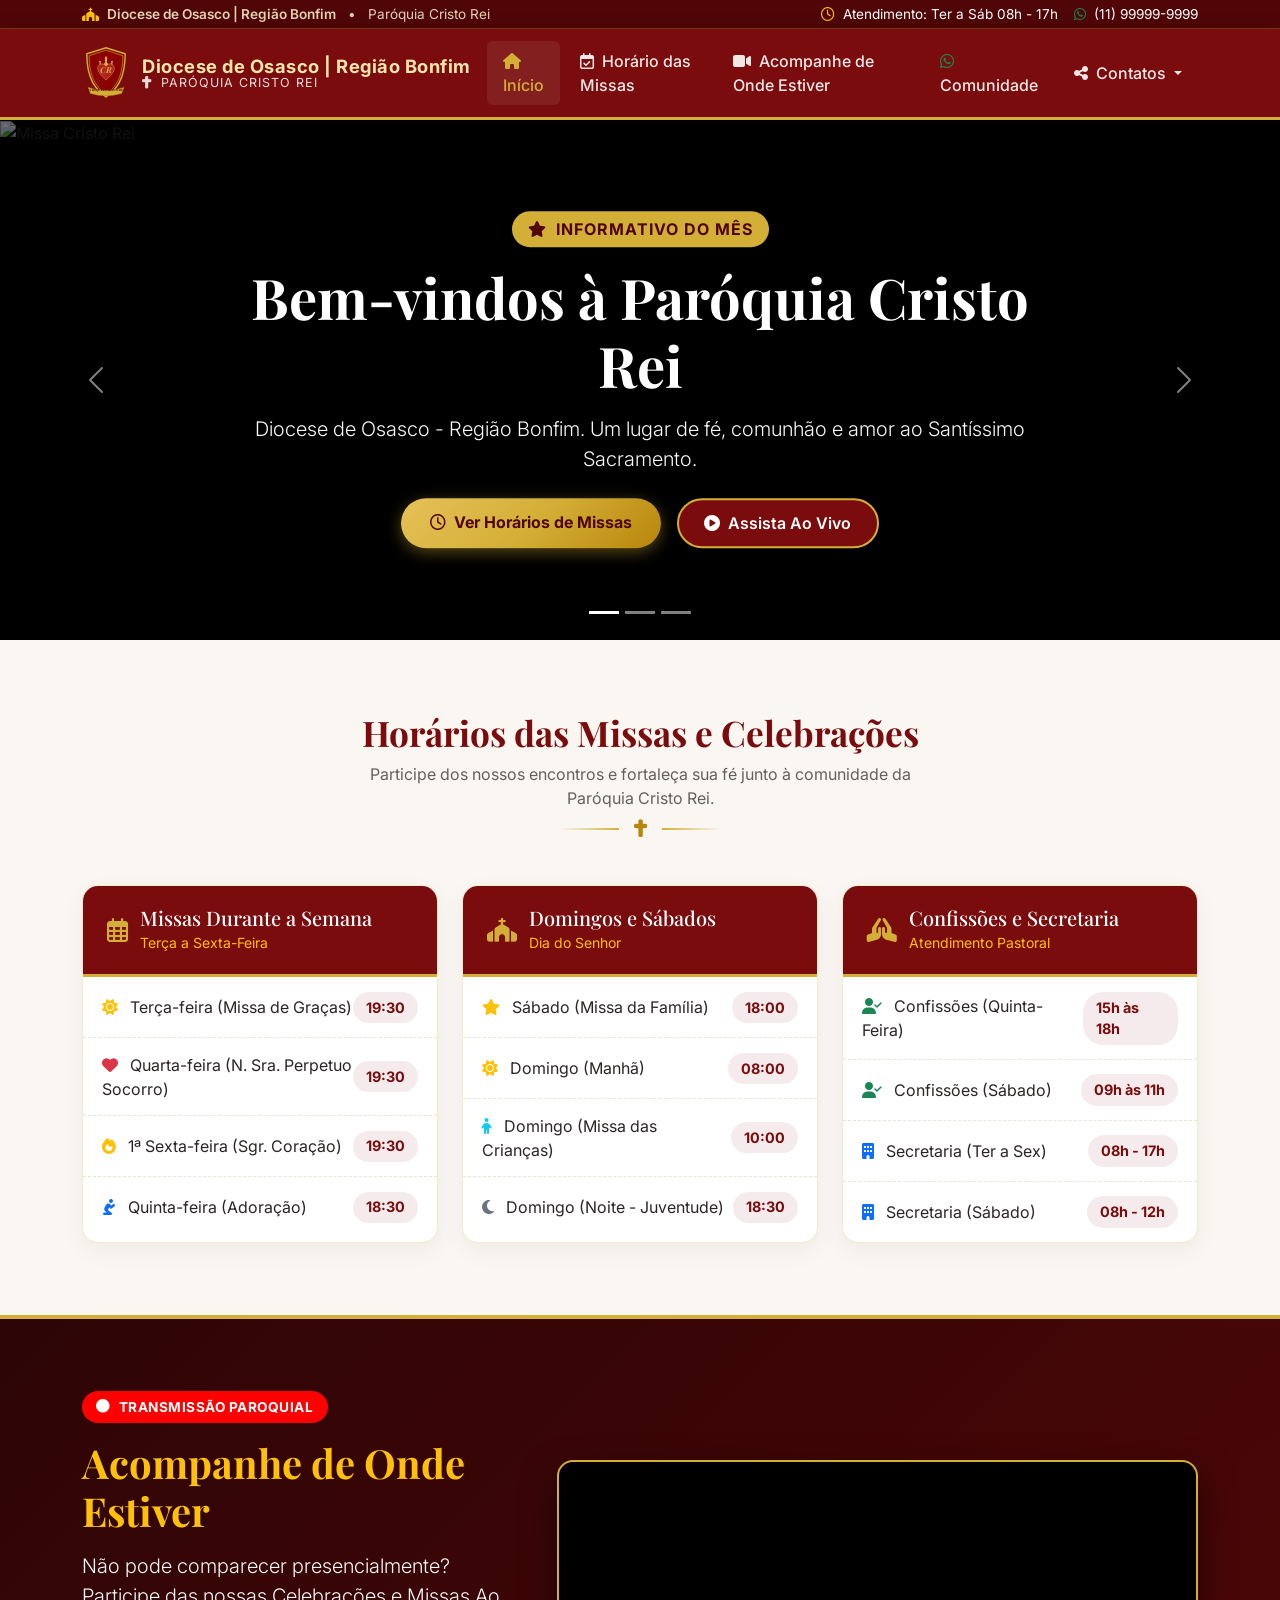
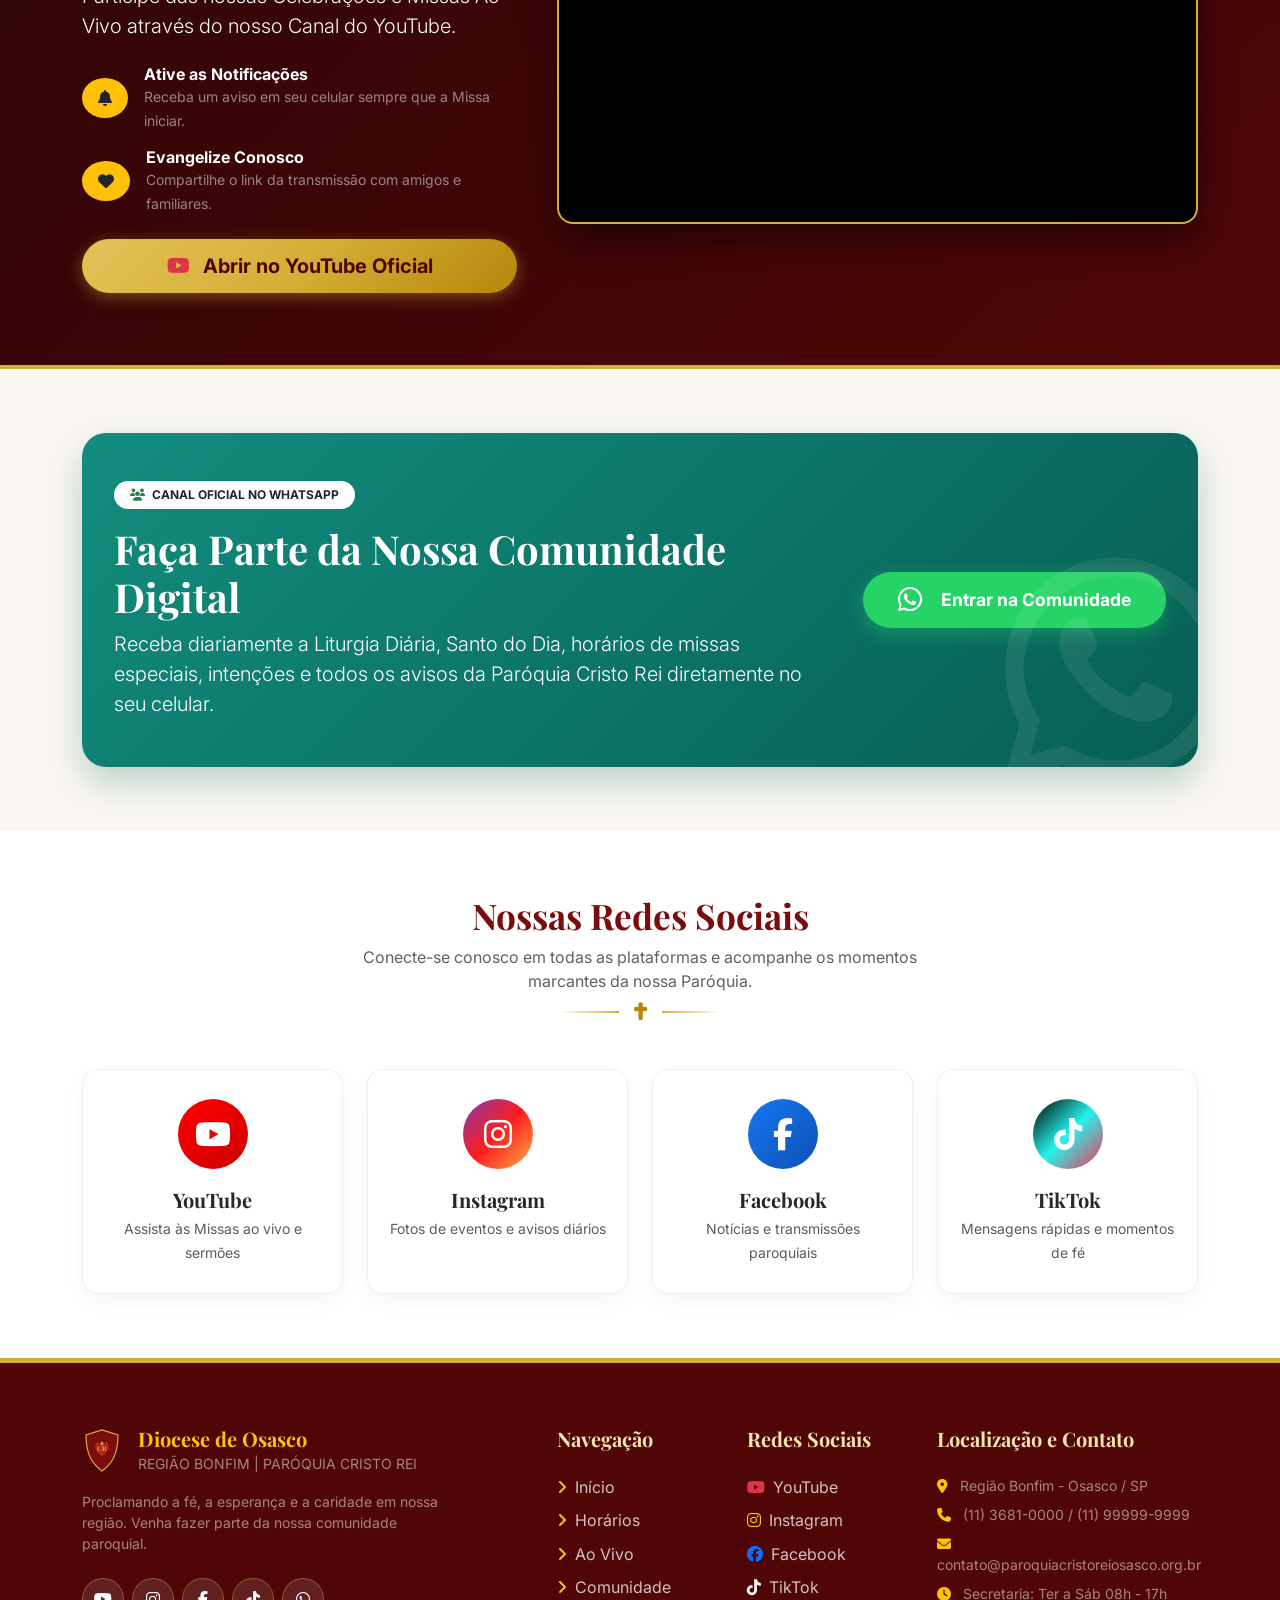
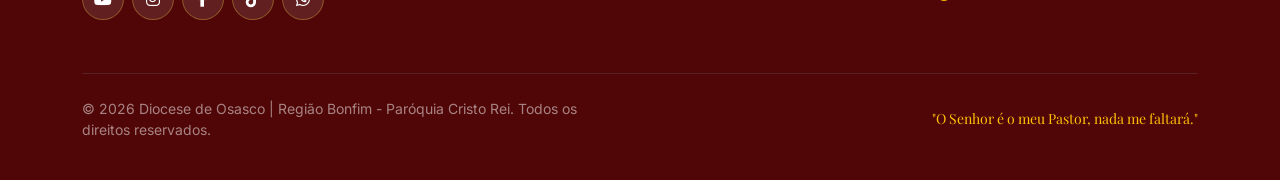
==== commit 271aff14: "Rename landing_page_par_quia_cristo_rei.html to index.html" ====
--- a/index.html
+++ b/index.html
@@ -3,1109 +3,982 @@
 <head>
     <meta charset="UTF-8">
     <meta name="viewport" content="width=device-width, initial-scale=1.0">
-    <title>Conecta Cell - Assistência Técnica Especializada | Celulares, Computadores e Tablets</title>
-
-    <!-- Google Fonts: Inter e Montserrat -->
+    <title>Diocese de Osasco | Região Bonfim - Paróquia Cristo Rei</title>
+    
+    <!-- Bootstrap 5 CSS -->
+    <link href="https://cdn.jsdelivr.net/npm/bootstrap@5.3.2/dist/css/bootstrap.min.css" rel="stylesheet">
+    <!-- FontAwesome 6 Icons -->
+    <link rel="stylesheet" href="https://cdnjs.cloudflare.com/ajax/libs/font-awesome/6.4.2/css/all.min.css">
+    <!-- Google Fonts: Playfair Display for headers & Inter for body -->
     <link rel="preconnect" href="https://fonts.googleapis.com">
     <link rel="preconnect" href="https://fonts.gstatic.com" crossorigin>
-    <link href="https://fonts.googleapis.com/css2?family=Inter:wght@300;400;500;600;700;800&family=Montserrat:wght@700;800;900&display=swap" rel="stylesheet">
-
-    <!-- Bootstrap 5 CSS -->
-    <link href="https://cdn.jsdelivr.net/npm/bootstrap@5.3.3/dist/css/bootstrap.min.css" rel="stylesheet">
-    
-    <!-- Bootstrap Icons -->
-    <link rel="stylesheet" href="https://cdn.jsdelivr.net/npm/bootstrap-icons@1.11.3/font/bootstrap-icons.min.css">
+    <link href="https://fonts.googleapis.com/css2?family=Inter:wght@300;400;500;600;700&family=Playfair+Display:ital,wght@0,600;0,700;0,800;1,400&display=swap" rel="stylesheet">
 
     <style>
         :root {
-            --brand-blue: #0066FF;
-            --brand-blue-hover: #0052CC;
-            --brand-cyan: #00D2FF;
-            --brand-dark: #0A192F;
-            --brand-darker: #050C1A;
-            --brand-card-bg: #112240;
-            --brand-light: #F8FAFC;
-            --brand-gray: #64748B;
-            --brand-border: rgba(0, 102, 255, 0.15);
-            --brand-shadow: 0 10px 30px -10px rgba(0, 102, 255, 0.25);
+            --primary-burgundy: #7A0C0D;
+            --primary-burgundy-dark: #500607;
+            --primary-burgundy-light: #9B1A1B;
+            --accent-gold: #D4AF37;
+            --accent-gold-light: #F3E5AB;
+            --accent-gold-dark: #B8860B;
+            --bg-cream: #FAF7F2;
+            --bg-card: #FFFFFF;
+            --text-dark: #2B2625;
+            --text-muted: #665F5C;
         }
 
         body {
             font-family: 'Inter', sans-serif;
-            background-color: var(--brand-darker);
-            color: #E2E8F0;
+            background-color: var(--bg-cream);
+            color: var(--text-dark);
             overflow-x: hidden;
-            scroll-behavior: smooth;
-        }
-
-        h1, h2, h3, h4, h5, .font-title {
-            font-family: 'Montserrat', sans-serif;
-        }
-
-        /* Glassmorphism Header Sticky */
+        }
+
+        h1, h2, h3, h4, h5, .font-serif {
+            font-family: 'Playfair Display', serif;
+        }
+
+        /* Top Bar Styling */
+        .top-bar {
+            background-color: var(--primary-burgundy-dark);
+            color: #E2D2B0;
+            font-size: 0.85rem;
+            border-bottom: 1px solid rgba(212, 175, 55, 0.3);
+        }
+
+        /* Navbar Styling */
         .navbar-custom {
-            background: rgba(10, 25, 47, 0.85);
-            backdrop-filter: blur(12px);
-            -webkit-backdrop-filter: blur(12px);
-            border-bottom: 1px solid var(--brand-border);
+            background-color: var(--primary-burgundy) !important;
+            box-shadow: 0 4px 20px rgba(0, 0, 0, 0.2);
+            border-bottom: 3px solid var(--accent-gold);
+            padding-top: 0.6rem;
+            padding-bottom: 0.6rem;
             transition: all 0.3s ease;
-            padding: 0.8rem 0;
-        }
-
-        .navbar-custom.scrolled {
-            box-shadow: 0 4px 25px rgba(0, 0, 0, 0.4);
-            padding: 0.5rem 0;
+        }
+
+        .navbar-brand {
+            color: #FFFFFF !important;
+            display: flex;
+            align-items: center;
+            gap: 12px;
+        }
+
+        .navbar-brand-text {
+            display: flex;
+            flex-direction: column;
+            line-height: 1.1;
+        }
+
+        .navbar-brand-title {
+            font-size: 1.15rem;
+            font-weight: 700;
+            color: var(--accent-gold-light);
+            letter-spacing: 0.5px;
+        }
+
+        .navbar-brand-subtitle {
+            font-size: 0.78rem;
+            color: rgba(255, 255, 255, 0.85);
+            font-weight: 400;
+            text-transform: uppercase;
+            letter-spacing: 1px;
         }
 
         .nav-link {
-            color: #CBD5E1 !important;
+            color: rgba(255, 255, 255, 0.9) !important;
             font-weight: 500;
-            margin: 0 0.4rem;
-            transition: color 0.2s ease, transform 0.2s ease;
+            padding: 0.5rem 1rem !important;
+            border-radius: 6px;
+            transition: all 0.2s ease;
         }
 
         .nav-link:hover, .nav-link.active {
-            color: var(--brand-cyan) !important;
-            transform: translateY(-1px);
-        }
-
-        /* Estilização da Logo em SVG Inline para alta qualidade */
-        .brand-logo-img {
-            height: 48px;
-            width: auto;
-            transition: transform 0.3s ease;
-        }
-        .navbar-brand:hover .brand-logo-img {
-            transform: scale(1.05);
-        }
-
+            color: var(--accent-gold) !important;
+            background-color: rgba(255, 255, 255, 0.08);
+        }
+
+        .dropdown-menu-custom {
+            background-color: var(--primary-burgundy-dark);
+            border: 1px solid var(--accent-gold);
+            border-radius: 8px;
+            box-shadow: 0 10px 30px rgba(0,0,0,0.3);
+        }
+
+        .dropdown-item-custom {
+            color: #FFFFFF !important;
+            padding: 0.6rem 1.2rem;
+            display: flex;
+            align-items: center;
+            gap: 10px;
+            transition: all 0.2s;
+        }
+
+        .dropdown-item-custom:hover {
+            background-color: var(--primary-burgundy);
+            color: var(--accent-gold) !important;
+        }
+
+        /* Hero Carousel Styling */
         .hero-section {
             position: relative;
-            min-height: 90vh;
+        }
+
+        .carousel-item {
+            height: 520px;
+            min-height: 400px;
+            background-color: #000;
+        }
+
+        @media (max-width: 768px) {
+            .carousel-item {
+                height: 420px;
+            }
+        }
+
+        .carousel-item img {
+            object-fit: cover;
+            height: 100%;
+            width: 100%;
+            opacity: 0.55;
+            filter: brightness(0.85);
+        }
+
+        .carousel-caption-custom {
+            position: absolute;
+            top: 50%;
+            left: 50%;
+            transform: translate(-50%, -50%);
+            width: 90%;
+            max-width: 850px;
+            text-align: center;
+            color: white;
+            z-index: 10;
+        }
+
+        .badge-month {
+            background-color: var(--accent-gold);
+            color: var(--primary-burgundy-dark);
+            font-weight: 700;
+            padding: 0.4em 1em;
+            letter-spacing: 1px;
+            text-transform: uppercase;
+            border-radius: 30px;
+            display: inline-block;
+            margin-bottom: 1rem;
+        }
+
+        /* Gold Button */
+        .btn-gold {
+            background: linear-gradient(135deg, #E5C158 0%, #D4AF37 50%, #B8860B 100%);
+            color: var(--primary-burgundy-dark);
+            font-weight: 700;
+            border: none;
+            padding: 0.75rem 1.8rem;
+            border-radius: 30px;
+            box-shadow: 0 4px 15px rgba(212, 175, 55, 0.4);
+            transition: all 0.3s ease;
+        }
+
+        .btn-gold:hover {
+            transform: translateY(-2px);
+            box-shadow: 0 6px 20px rgba(212, 175, 55, 0.6);
+            color: var(--primary-burgundy-dark);
+        }
+
+        .btn-burgundy {
+            background-color: var(--primary-burgundy);
+            color: white;
+            font-weight: 600;
+            border: 2px solid var(--accent-gold);
+            padding: 0.7rem 1.6rem;
+            border-radius: 30px;
+            transition: all 0.3s ease;
+        }
+
+        .btn-burgundy:hover {
+            background-color: var(--primary-burgundy-dark);
+            color: var(--accent-gold);
+            border-color: var(--accent-gold);
+        }
+
+        /* Section Title Decorator */
+        .section-header {
+            text-align: center;
+            margin-bottom: 3rem;
+            position: relative;
+        }
+
+        .section-header h2 {
+            color: var(--primary-burgundy);
+            font-weight: 700;
+            font-size: 2.2rem;
+            margin-bottom: 0.5rem;
+        }
+
+        .section-header p {
+            color: var(--text-muted);
+            max-width: 600px;
+            margin: 0 auto;
+        }
+
+        .divider-cross {
             display: flex;
             align-items: center;
-            background: radial-gradient(circle at 70% 30%, rgba(0, 210, 255, 0.12) 0%, rgba(0, 102, 255, 0.08) 40%, rgba(5, 12, 26, 1) 100%);
+            justify-content: center;
+            gap: 15px;
+            margin-top: 10px;
+        }
+
+        .divider-cross::before, .divider-cross::after {
+            content: '';
+            height: 2px;
+            width: 60px;
+            background: linear-gradient(to right, transparent, var(--accent-gold));
+        }
+
+        .divider-cross::after {
+            background: linear-gradient(to left, transparent, var(--accent-gold));
+        }
+
+        .divider-cross i {
+            color: var(--accent-gold-dark);
+            font-size: 1.1rem;
+        }
+
+        /* Mass Schedule Cards */
+        .schedule-card {
+            background: var(--bg-card);
+            border-radius: 16px;
+            border: 1px solid rgba(212, 175, 55, 0.25);
+            box-shadow: 0 8px 25px rgba(0,0,0,0.05);
             overflow: hidden;
-            padding: 120px 0 80px 0;
-        }
-
-        #hero-canvas {
+            transition: all 0.3s ease;
+            height: 100%;
+        }
+
+        .schedule-card:hover {
+            transform: translateY(-5px);
+            box-shadow: 0 12px 30px rgba(122, 12, 13, 0.12);
+            border-color: var(--accent-gold);
+        }
+
+        .schedule-card-header {
+            background-color: var(--primary-burgundy);
+            color: white;
+            padding: 1.25rem 1.5rem;
+            display: flex;
+            align-items: center;
+            gap: 12px;
+            border-bottom: 3px solid var(--accent-gold);
+        }
+
+        .schedule-card-header i {
+            font-size: 1.5rem;
+            color: var(--accent-gold);
+        }
+
+        .schedule-list-item {
+            display: flex;
+            justify-content: space-between;
+            align-items: center;
+            padding: 0.9rem 1.2rem;
+            border-bottom: 1px dashed #EAE3D9;
+        }
+
+        .schedule-list-item:last-child {
+            border-bottom: none;
+        }
+
+        .time-badge {
+            background-color: rgba(122, 12, 13, 0.08);
+            color: var(--primary-burgundy);
+            font-weight: 700;
+            padding: 0.3rem 0.8rem;
+            border-radius: 20px;
+            font-size: 0.9rem;
+        }
+
+        /* YouTube Live Section */
+        .youtube-section {
+            background: linear-gradient(135deg, #2D0506 0%, var(--primary-burgundy-dark) 100%);
+            color: white;
+            border-top: 4px solid var(--accent-gold);
+            border-bottom: 4px solid var(--accent-gold);
+            position: relative;
+            overflow: hidden;
+        }
+
+        .youtube-embed-container {
+            position: relative;
+            padding-bottom: 56.25%; /* 16:9 aspect ratio */
+            height: 0;
+            overflow: hidden;
+            border-radius: 16px;
+            box-shadow: 0 15px 35px rgba(0, 0, 0, 0.5);
+            border: 2px solid var(--accent-gold);
+            background: #000;
+        }
+
+        .youtube-embed-container iframe {
             position: absolute;
             top: 0;
             left: 0;
             width: 100%;
             height: 100%;
-            z-index: 1;
-            pointer-events: none;
-        }
-
-        .hero-content {
-            position: relative;
-            z-index: 2;
-        }
-
-        .text-gradient {
-            background: linear-gradient(135deg, #FFFFFF 0%, var(--brand-cyan) 50%, var(--brand-blue) 100%);
-            -webkit-background-clip: text;
-            -webkit-text-fill-color: transparent;
-        }
-
-        .hero-badge {
+            border: 0;
+        }
+
+        .live-badge {
             display: inline-flex;
             align-items: center;
             gap: 8px;
-            padding: 8px 16px;
-            border-radius: 50px;
-            background: rgba(0, 102, 255, 0.12);
-            border: 1px solid rgba(0, 210, 255, 0.3);
-            color: var(--brand-cyan);
-            font-size: 0.9rem;
-            font-weight: 600;
-            margin-bottom: 1.5rem;
-        }
-
-        .btn-brand-primary {
-            background: linear-gradient(135deg, var(--brand-blue) 0%, #0044BB 100%);
-            color: #FFFFFF;
+            background-color: #FF0000;
+            color: white;
             font-weight: 700;
-            border: none;
-            padding: 14px 28px;
-            border-radius: 12px;
-            box-shadow: 0 6px 20px rgba(0, 102, 255, 0.4);
-            transition: all 0.3s ease;
-        }
-
-        .btn-brand-primary:hover {
-            background: linear-gradient(135deg, var(--brand-cyan) 0%, var(--brand-blue) 100%);
-            color: #0A192F;
-            box-shadow: 0 10px 28px rgba(0, 210, 255, 0.5);
-            transform: translateY(-2px);
-        }
-
-        .btn-brand-outline {
-            background: rgba(255, 255, 255, 0.03);
-            color: #FFFFFF;
-            font-weight: 600;
-            border: 1px solid rgba(255, 255, 255, 0.2);
-            padding: 14px 28px;
-            border-radius: 12px;
-            transition: all 0.3s ease;
-        }
-
-        .btn-brand-outline:hover {
-            background: rgba(0, 102, 255, 0.15);
-            border-color: var(--brand-cyan);
-            color: var(--brand-cyan);
-            transform: translateY(-2px);
-        }
-
-        /* Seção de Cards dos Serviços */
-        .section-padding {
-            padding: 90px 0;
-        }
-
-        .card-service {
-            background: var(--brand-card-bg);
-            border: 1px solid var(--brand-border);
-            border-radius: 18px;
-            padding: 2.2rem 1.8rem;
-            height: 100%;
-            transition: all 0.35 ease;
+            padding: 0.35rem 0.9rem;
+            border-radius: 20px;
+            font-size: 0.85rem;
+            text-transform: uppercase;
+            letter-spacing: 0.5px;
+            animation: pulse-red 2s infinite;
+        }
+
+        @keyframes pulse-red {
+            0% { box-shadow: 0 0 0 0 rgba(255, 0, 0, 0.7); }
+            70% { box-shadow: 0 0 0 10px rgba(255, 0, 0, 0); }
+            100% { box-shadow: 0 0 0 0 rgba(255, 0, 0, 0); }
+        }
+
+        /* WhatsApp Section */
+        .whatsapp-section {
+            background: linear-gradient(135deg, #128C7E 0%, #075E54 100%);
+            border-radius: 24px;
+            color: white;
+            padding: 3rem 2rem;
+            box-shadow: 0 15px 35px rgba(7, 94, 84, 0.25);
             position: relative;
             overflow: hidden;
         }
 
-        .card-service::before {
-            content: '';
+        .whatsapp-icon-bg {
             position: absolute;
-            top: 0;
-            left: 0;
-            width: 100%;
-            height: 4px;
-            background: linear-gradient(90deg, var(--brand-blue), var(--brand-cyan));
-            opacity: 0;
-            transition: opacity 0.3s ease;
-        }
-
-        .card-service:hover {
+            right: -30px;
+            bottom: -30px;
+            font-size: 16rem;
+            color: rgba(255, 255, 255, 0.08);
+            pointer-events: none;
+        }
+
+        .btn-whatsapp {
+            background-color: #25D366;
+            color: white;
+            font-weight: 700;
+            font-size: 1.1rem;
+            padding: 0.85rem 2.2rem;
+            border-radius: 30px;
+            border: none;
+            box-shadow: 0 6px 20px rgba(37, 211, 102, 0.4);
+            display: inline-flex;
+            align-items: center;
+            gap: 10px;
+            transition: all 0.3s ease;
+        }
+
+        .btn-whatsapp:hover {
+            background-color: #20BA5A;
+            color: white;
+            transform: translateY(-3px);
+            box-shadow: 0 10px 25px rgba(37, 211, 102, 0.6);
+        }
+
+        /* Social Media Section Cards */
+        .social-card {
+            background: white;
+            border-radius: 16px;
+            padding: 1.8rem 1.2rem;
+            text-align: center;
+            box-shadow: 0 8px 20px rgba(0,0,0,0.04);
+            border: 1px solid rgba(0,0,0,0.06);
+            transition: all 0.3s ease;
+            text-decoration: none;
+            color: var(--text-dark);
+            display: block;
+            height: 100%;
+        }
+
+        .social-card:hover {
             transform: translateY(-8px);
-            border-color: rgba(0, 210, 255, 0.4);
-            box-shadow: 0 15px 35px rgba(0, 0, 0, 0.5), 0 0 20px rgba(0, 102, 255, 0.2);
-        }
-
-        .card-service:hover::before {
-            opacity: 1;
-        }
-
-        .service-icon-wrapper {
-            width: 64px;
-            height: 64px;
-            border-radius: 14px;
-            background: linear-gradient(135deg, rgba(0, 102, 255, 0.2) 0%, rgba(0, 210, 255, 0.1) 100%);
-            border: 1px solid rgba(0, 210, 255, 0.25);
+            box-shadow: 0 12px 28px rgba(122, 12, 13, 0.12);
+            color: var(--primary-burgundy);
+        }
+
+        .social-icon-wrapper {
+            width: 70px;
+            height: 70px;
+            border-radius: 50%;
             display: flex;
             align-items: center;
             justify-content: center;
+            margin: 0 auto 1.2rem auto;
+            font-size: 2rem;
+            color: white;
+            transition: transform 0.3s ease;
+        }
+
+        .social-card:hover .social-icon-wrapper {
+            transform: scale(1.1);
+        }
+
+        .bg-youtube { background: linear-gradient(135deg, #FF0000, #CC0000); }
+        .bg-instagram { background: linear-gradient(135deg, #833AB4, #FD1D1D, #FCB045); }
+        .bg-facebook { background: linear-gradient(135deg, #1877F2, #0B51B3); }
+        .bg-tiktok { background: linear-gradient(135deg, #000000, #25F4EE, #FE2C55); }
+
+        /* Footer Styling */
+        footer {
+            background-color: var(--primary-burgundy-dark);
+            color: rgba(255, 255, 255, 0.85);
+            border-top: 5px solid var(--accent-gold);
+            padding-top: 4rem;
+            padding-bottom: 2rem;
+        }
+
+        footer h5 {
+            color: var(--accent-gold-light);
+            font-weight: 700;
             margin-bottom: 1.5rem;
-            color: var(--brand-cyan);
-            font-size: 1.8rem;
-        }
-
-        .capture-card {
-            background: linear-gradient(145deg, rgba(17, 34, 64, 0.95), rgba(10, 25, 47, 0.98));
-            border: 1px solid rgba(0, 210, 255, 0.25);
-            border-radius: 24px;
-            padding: 3rem 2.5rem;
-            box-shadow: 0 20px 50px rgba(0, 0, 0, 0.5);
-        }
-
-        .form-control, .form-select {
-            background-color: rgba(5, 12, 26, 0.7);
-            border: 1px solid rgba(255, 255, 255, 0.12);
-            color: #FFFFFF !important;
-            padding: 14px 18px;
-            border-radius: 10px;
-            font-size: 0.95rem;
-        }
-
-        .form-control:focus, .form-select:focus {
-            background-color: rgba(5, 12, 26, 0.9);
-            border-color: var(--brand-cyan);
-            box-shadow: 0 0 0 0.25rem rgba(0, 210, 255, 0.25);
-        }
-
-        .form-control::placeholder {
-            color: #64748B;
-        }
-
-        /* Floating WhatsApp Button */
-        .whatsapp-float {
-            position: fixed;
-            width: 65px;
-            height: 65px;
-            bottom: 30px;
-            right: 30px;
-            background: #25D366;
-            color: #FFF;
-            border-radius: 50px;
-            text-align: center;
-            font-size: 34px;
-            box-shadow: 0px 8px 25px rgba(37, 211, 102, 0.5);
-            z-index: 1000;
-            display: flex;
-            align-items: center;
-            justify-content: center;
+            font-size: 1.25rem;
+        }
+
+        .footer-link {
+            color: rgba(255, 255, 255, 0.75);
             text-decoration: none;
-            transition: all 0.3s cubic-bezier(0.175, 0.885, 0.32, 1.275);
-        }
-
-        .whatsapp-float:hover {
-            transform: scale(1.12) rotate(6deg);
-            color: #FFF;
-            box-shadow: 0px 12px 30px rgba(37, 211, 102, 0.7);
-        }
-
-        .whatsapp-pulse {
-            position: absolute;
-            width: 100%;
-            height: 100%;
-            border-radius: 50%;
-            background: rgba(37, 211, 102, 0.4);
-            animation: pulse-ring 2s infinite;
-            z-index: -1;
-        }
-
-        @keyframes pulse-ring {
-            0% { transform: scale(0.95); opacity: 0.8; }
-            50% { transform: scale(1.4); opacity: 0; }
-            100% { transform: scale(0.95); opacity: 0; }
-        }
-
-        .map-container {
-            border-radius: 20px;
-            overflow: hidden;
-            border: 1px solid var(--brand-border);
-            box-shadow: 0 10px 30px rgba(0, 0, 0, 0.4);
-        }
-
-        .info-box {
-            background: var(--brand-card-bg);
-            border-radius: 16px;
-            padding: 1.5rem;
-            border: 1px solid var(--brand-border);
-            margin-bottom: 1rem;
-        }
-
-        /* Footer */
-        .footer {
-            background-color: #030811;
-            border-top: 1px solid rgba(255, 255, 255, 0.08);
-            padding: 70px 0 30px 0;
-        }
-
-        .social-btn {
+            transition: color 0.2s ease;
+            display: inline-block;
+            margin-bottom: 0.6rem;
+        }
+
+        .footer-link:hover {
+            color: var(--accent-gold);
+            padding-left: 4px;
+        }
+
+        .social-circle {
             width: 42px;
             height: 42px;
             border-radius: 50%;
-            background: rgba(255, 255, 255, 0.05);
-            border: 1px solid rgba(255, 255, 255, 0.1);
-            color: #94A3B8;
+            background: rgba(255, 255, 255, 0.1);
+            color: white;
             display: inline-flex;
             align-items: center;
             justify-content: center;
+            border: 1px solid rgba(212, 175, 55, 0.4);
             transition: all 0.3s ease;
-            margin-right: 8px;
             text-decoration: none;
         }
 
-        .social-btn:hover {
-            background: var(--brand-blue);
-            color: #FFF;
+        .social-circle:hover {
+            background: var(--accent-gold);
+            color: var(--primary-burgundy-dark);
             transform: translateY(-3px);
-            border-color: var(--brand-cyan);
-        }
-
-        /* Diferenciais Badge list */
-        .feature-item {
-            display: flex;
-            align-items: flex-start;
-            gap: 15px;
-            margin-bottom: 20px;
-        }
-
-        .feature-icon {
-            background: rgba(0, 210, 255, 0.1);
-            color: var(--brand-cyan);
-            border: 1px solid rgba(0, 210, 255, 0.3);
-            border-radius: 10px;
-            padding: 10px;
-            font-size: 1.2rem;
-            flex-shrink: 0;
         }
     </style>
 </head>
 <body>
 
-    <!-- Requisito 1: Cabeçalho com logo, nome "Conecta Cell", menu e botão agendar -->
-    <header>
-        <nav class="navbar navbar-expand-lg fixed-top navbar-custom" id="mainNavbar">
-            <div class="container">
-                <a class="navbar-brand d-flex align-items-center gap-2" href="#inicio">
-                    <!-- SVG personalizado reproduzindo com fidelidade o logotipo Conecta Cell -->
-                    <svg class="brand-logo-img" viewBox="0 0 240 240" fill="none" xmlns="http://www.w3.org/2000/svg">
-                        <circle cx="120" cy="120" r="112" stroke="#0066FF" stroke-width="5" fill="#FFFFFF"/>
-                        <circle cx="120" cy="120" r="102" stroke="#0A192F" stroke-width="2"/>
-                        <!-- Ícone 'C' em Nós/Circuitos Tech -->
-                        <path d="M 140 60 C 90 50 50 80 50 120 C 50 160 90 190 140 180" stroke="#0066FF" stroke-width="4" stroke-linecap="round" fill="none"/>
-                        <!-- Conexões e nós -->
-                        <circle cx="140" cy="60" r="7" fill="#0066FF"/>
-                        <circle cx="110" cy="55" r="5" fill="#00D2FF"/>
-                        <circle cx="80" cy="75" r="6" fill="#0A192F"/>
-                        <circle cx="55" cy="100" r="5" fill="#0066FF"/>
-                        <circle cx="70" cy="125" r="10" fill="none" stroke="#0066FF" stroke-width="4"/>
-                        <circle cx="55" cy="145" r="6" fill="#0A192F"/>
-                        <circle cx="80" cy="170" r="8" fill="#0A192F"/>
-                        <circle cx="115" cy="185" r="6" fill="#0066FF"/>
-                        <circle cx="145" cy="175" r="6" fill="#0A192F"/>
-                        <circle cx="160" cy="145" r="5" fill="#0A192F"/>
-                        <line x1="140" y1="60" x2="110" y2="55" stroke="#0066FF" stroke-width="2"/>
-                        <line x1="110" y1="55" x2="80" y2="75" stroke="#0066FF" stroke-width="2"/>
-                        <line x1="80" y1="75" x2="55" y2="100" stroke="#0066FF" stroke-width="2"/>
-                        <line x1="55" y1="100" x2="70" y2="125" stroke="#0066FF" stroke-width="2"/>
-                        <line x1="70" y1="125" x2="55" y2="145" stroke="#0066FF" stroke-width="2"/>
-                        <line x1="55" y1="145" x2="80" y2="170" stroke="#0066FF" stroke-width="2"/>
-                        <line x1="80" y1="170" x2="115" y2="185" stroke="#0066FF" stroke-width="2"/>
-                        <line x1="115" y1="185" x2="145" y2="175" stroke="#0066FF" stroke-width="2"/>
-                        <line x1="145" y1="175" x2="160" y2="145" stroke="#0A192F" stroke-width="2"/>
-                    </svg>
-                    <div class="d-flex flex-column leading-none">
-                        <span class="fw-bold fs-4 text-white font-title lh-1">Conecta <span style="color: var(--brand-blue);">Cell</span></span>
-                        <small style="font-size: 0.62rem; letter-spacing: 1.5px; color: #94A3B8;" class="fw-semibold text-uppercase">Conecta Você à Tecnologia</small>
-                    </div>
-                </a>
-
-                <button class="navbar-toggler border-0 text-white" type="button" data-bs-toggle="collapse" data-bs-target="#navbarContent" aria-controls="navbarContent" aria-expanded="false" aria-label="Toggle navigation">
-                    <i class="bi bi-list fs-1"></i>
-                </button>
-
-                <div class="collapse navbar-collapse" id="navbarContent">
-                    <ul class="navbar-menu navbar-nav ms-auto mb-2 mb-lg-0 align-items-lg-center">
-                        <li class="nav-item"><a class="nav-link active" href="#inicio">Início</a></li>
-                        <li class="nav-item"><a class="nav-link" href="#servicos">Serviços</a></li>
-                        <li class="nav-item"><a class="nav-link" href="#empresa">Empresa</a></li>
-                        <li class="nav-item"><a class="nav-link" href="#localizacao">Localização</a></li>
-                        <li class="nav-item"><a class="nav-link" href="#contato">Contato</a></li>
-                    </ul>
-                    <div class="ms-lg-3 mt-3 mt-lg-0">
-                        <a href="#agendamento" class="btn btn-brand-primary btn-sm px-4 py-2">
-                            <i class="bi bi-calendar-check me-2"></i>Agendar Agora
+    <!-- Top Announcement Bar -->
+    <div class="top-bar py-1 d-none d-md-block">
+        <div class="container d-flex justify-content-between align-items-center">
+            <div>
+                <i class="fa-solid me-1 fa-church text-warning"></i>
+                <span class="fw-semibold">Diocese de Osasco | Região Bonfim</span>
+                <span class="mx-2">•</span>
+                <span>Paróquia Cristo Rei</span>
+            </div>
+            <div class="d-flex align-items-center gap-3">
+                <a href="#horarios" class="text-white text-decoration-none hover-gold"><i class="fa-regular fa-clock me-1 text-warning"></i> Atendimento: Ter a Sáb 08h - 17h</a>
+                <a href="https://wa.me/5511999999999" target="_blank" class="text-white text-decoration-none"><i class="fa-brands fa-whatsapp text-success me-1"></i> (11) 99999-9999</a>
+            </div>
+        </div>
+    </div>
+
+    <!-- Main Sticky Navbar -->
+    <nav class="navbar navbar-expand-lg navbar-dark navbar-custom sticky-top">
+        <div class="container">
+            <a class="navbar-brand" href="#inicio">
+                <!-- SVG Recreation of Crest Logo matching provided image -->
+                <svg width="48" height="58" viewBox="0 0 200 240" fill="none" xmlns="http://www.w3.org/2000/svg">
+                    <!-- Rays background -->
+                    <circle cx="100" cy="110" r="85" fill="url(#rayGrad)" opacity="0.4"/>
+                    <!-- Crest Shield Outline -->
+                    <path d="M100 220 C140 190 180 150 180 40 L100 15 L20 40 C20 150 60 190 100 220 Z" fill="#7A0C0D" stroke="#D4AF37" stroke-width="6"/>
+                    <path d="M100 210 C135 182 170 145 170 48 L100 25 L30 48 C30 145 65 182 100 210 Z" fill="#8B0000" stroke="#FFD700" stroke-width="2"/>
+                    <!-- Crown on top of heart -->
+                    <path d="M75 75 L85 95 L100 70 L115 95 L125 75 L128 100 L72 100 Z" fill="#D4AF37" stroke="#FFF" stroke-width="1"/>
+                    <circle cx="75" cy="73" r="3" fill="#FFF"/>
+                    <circle cx="100" cy="68" r="4" fill="#FFF"/>
+                    <circle cx="125" cy="73" r="3" fill="#FFF"/>
+                    <!-- Flame -->
+                    <path d="M100 48 C92 58 95 65 100 70 C105 65 108 58 100 48 Z" fill="#FF8C00"/>
+                    <path d="M100 52 C96 58 98 63 100 67 C102 63 104 58 100 52 Z" fill="#FFD700"/>
+                    <!-- Sacred Heart -->
+                    <path d="M100 150 C80 130 65 115 65 100 C65 90 73 82 83 82 C90 82 96 86 100 92 C104 86 110 82 117 82 C127 82 135 90 135 100 C135 115 120 130 100 150 Z" fill="#B22222" stroke="#D4AF37" stroke-width="2"/>
+                    <!-- CR Monogram inside heart -->
+                    <text x="100" y="122" font-family="'Playfair Display', serif" font-weight="bold" font-size="34" fill="#D4AF37" text-anchor="middle" font-style="italic">CR</text>
+                    <!-- Ribbon Banner -->
+                    <path d="M25 180 Q100 205 175 180 L165 205 Q100 225 35 205 Z" fill="#D4AF37" stroke="#B8860B" stroke-width="2"/>
+                    <text x="100" y="196" font-family="'Playfair Display', serif" font-weight="800" font-size="12" fill="#500607" text-anchor="middle" letter-spacing="1">PARÓQUIA CRISTO REI</text>
+                    <!-- Gradient definitions -->
+                    <defs>
+                        <radialGradient id="rayGrad" cx="50%" cy="50%" r="50%">
+                            <stop offset="0%" stop-color="#FFD700" stop-opacity="0.8"/>
+                            <stop offset="100%" stop-color="#7A0C0D" stop-opacity="0"/>
+                        </radialGradient>
+                    </defs>
+                </svg>
+
+                <div class="navbar-brand-text">
+                    <span class="navbar-brand-title">Diocese de Osasco | Região Bonfim</span>
+                    <span class="navbar-brand-subtitle"><i class="fa-solid fa-cross me-1"></i> Paróquia Cristo Rei</span>
+                </div>
+            </a>
+
+            <button class="navbar-toggler border-0" type="button" data-bs-toggle="collapse" data-bs-target="#navbarContent">
+                <span class="navbar-toggler-icon"></span>
+            </button>
+
+            <div class="collapse navbar-collapse" id="navbarContent">
+                <ul class="navbar-nav ms-auto mb-2 mb-lg-0 gap-1 align-items-lg-center">
+                    <li class="nav-item">
+                        <a class="nav-link active" href="#inicio"><i class="fa-solid fa-house me-1"></i> Início</a>
+                    </li>
+                    <li class="nav-item">
+                        <a class="nav-link" href="#horarios"><i class="fa-regular fa-calendar-check me-1"></i> Horário das Missas</a>
+                    </li>
+                    <li class="nav-item">
+                        <a class="nav-link" href="#ao-vivo"><i class="fa-solid fa-video me-1"></i> Acompanhe de Onde Estiver</a>
+                    </li>
+                    <li class="nav-item">
+                        <a class="nav-link" href="#whatsapp"><i class="fa-brands fa-whatsapp me-1 text-success"></i> Comunidade</a>
+                    </li>
+                    
+                    <!-- Dropdown for Contacts and Social Networks -->
+                    <li class="nav-item dropdown">
+                        <a class="nav-link dropdown-toggle" href="#" id="contatosDropdown" role="button" data-bs-toggle="dropdown" aria-expanded="false">
+                            <i class="fa-solid fa-share-nodes me-1"></i> Contatos
                         </a>
-                    </div>
-                </div>
-            </div>
-        </nav>
-    </header>
-
-    <!-- Requisito 3: Banner atraente e inovador -->
+                        <ul class="dropdown-menu dropdown-menu-custom dropdown-menu-end" aria-labelledby="contatosDropdown">
+                            <li><a class="dropdown-item dropdown-item-custom" href="https://www.youtube.com/live/jr6HyFOt6Xg?si=Ur03LqE74czzbB4g" target="_blank"><i class="fa-brands fa-youtube text-danger"></i> YouTube</a></li>
+                            <li><a class="dropdown-item dropdown-item-custom" href="https://instagram.com" target="_blank"><i class="fa-brands fa-instagram text-warning"></i> Instagram</a></li>
+                            <li><a class="dropdown-item dropdown-item-custom" href="https://facebook.com" target="_blank"><i class="fa-brands fa-facebook text-primary"></i> Facebook</a></li>
+                            <li><a class="dropdown-item dropdown-item-custom" href="https://tiktok.com" target="_blank"><i class="fa-brands fa-tiktok text-light"></i> TikTok</a></li>
+                            <li><hr class="dropdown-divider border-secondary"></li>
+                            <li><a class="dropdown-item dropdown-item-custom" href="#contatos"><i class="fa-solid fa-location-dot text-info"></i> Endereço e Contato</a></li>
+                        </ul>
+                    </li>
+                </ul>
+            </div>
+        </div>
+    </nav>
+
+    <!-- Hero Banner Section - Main Informatives of the Month -->
     <section id="inicio" class="hero-section">
-        <canvas id="hero-canvas"></canvas>
-        <div class="container hero-content">
-            <div class="row align-items-center gy-5">
-                <div class="col-lg-7">
-                    <div class="hero-badge">
-                        <i class="bi bi-lightning-charge-fill text-warning"></i>
-                        <span>Atendimento Express & Garantia Especializada</span>
-                    </div>
-                    <h1 class="display-4 fw-black text-white mb-3">
-                        Seu Dispositivo Novo de Novo com a <span class="text-gradient">Conecta Cell</span>
-                    </h1>
-                    <p class="lead text-slate-300 mb-4 me-lg-4" style="color: #CBD5E1; font-size: 1.15rem;">
-                        Assistência técnica de alta precisão especializada em <strong>Celulares, Notebooks, MacBooks e Tablets</strong>. Diagnóstico rápido, peças de padrão original e garantia completa para você não perder tempo.
-                    </p>
-                    
-                    <div class="d-flex flex-wrap gap-3 mb-5">
-                        <a href="https://wa.me/5582991260066?text=Ol%C3%A1!%20Vim%20pelo%20site%20da%20Conecta%20Cell%20e%20gostaria%20de%20um%20or%C3%A7amento%20r%C3%A1pido." target="_blank" class="btn btn-brand-primary">
-                            <i class="bi bi-whatsapp me-2 fs-5"></i> Orçamento via WhatsApp
-                        </a>
-                        <a href="#agendamento" class="btn btn-brand-outline">
-                            <i class="bi bi-tools me-2"></i> Simular Reparo
-                        </a>
-                    </div>
-
-                    <!-- Destaques rápidos -->
-                    <div class="row g-3 pt-3 border-top border-secondary border-opacity-25">
-                        <div class="col-4">
-                            <h4 class="fw-bold text-gradient mb-0">90 Dias</h4>
-                            <small class="text-slate-400" style="color: #94A3B8;">Garantia Total</small>
-                        </div>
-                        <div class="col-4">
-                            <h4 class="fw-bold text-gradient mb-0">30 Min</h4>
-                            <small class="text-slate-400" style="color: #94A3B8;">Reparos Express</small>
-                        </div>
-                        <div class="col-4">
-                            <h4 class="fw-bold text-gradient mb-0">100%</h4>
-                            <small class="text-slate-400" style="color: #94A3B8;">Peças Testadas</small>
-                        </div>
-                    </div>
-                </div>
-
-                <!-- Card Interativo de Orçamento no Banner -->
-                <div class="col-lg-5">
-                    <div class="capture-card p-4 p-md-5">
-                        <div class="d-flex align-items-center gap-3 mb-4">
-                            <div class="service-icon-wrapper mb-0" style="width: 48px; height: 48px; font-size: 1.3rem;">
-                                <i class="bi bi-calculator"></i>
-                            </div>
-                            <div>
-                                <h3 class="h5 fw-bold text-white mb-0">Orçamento Instantâneo</h3>
-                                <small class="text-info">Receba a estimativa no WhatsApp</small>
-                            </div>
-                        </div>
-
-                        <form id="heroQuickForm" onsubmit="handleHeroQuickSubmit(event)">
-                            <div class="mb-3">
-                                <label class="form-label small text-uppercase text-slate-300 fw-bold">Selecione seu aparelho</label>
-                                <select class="form-select" id="heroDevice" required>
-                                    <option value="" selected disabled>Escolha o dispositivo...</option>
-                                    <option value="iPhone / Smartphone">Smartphone (iPhone / Android)</option>
-                                    <option value="Notebook / Laptop">Notebook / Computador</option>
-                                    <option value="Tablet / iPad">Tablet / iPad</option>
-                                    <option value="Outro Dispositivo">Outro Equipamento</option>
-                                </select>
-                            </div>
-
-                            <div class="mb-3">
-                                <label class="form-label small text-uppercase text-slate-300 fw-bold">Qual o problema?</label>
-                                <select class="form-select" id="heroIssue" required>
-                                    <option value="" selected disabled>Selecione o defeito...</option>
-                                    <option value="Tela Quebrada / Sem Imagem">Tela Quebrada / Touch falhando</option>
-                                    <option value="Bateria Viciada / Não Carrega">Bateria Descarregando Rápido</option>
-                                    <option value="Aparelho Molhou">Aparelho Molhou / Não Liga</option>
-                                    <option value="Lento / Reformatar">Computador Lento / Formatação</option>
-                                    <option value="Reparo em Placa / Conector">Reparo de Placa / Conector</option>
-                                    <option value="Outro Defeito">Outro Problema</option>
-                                </select>
-                            </div>
-
-                            <div class="mb-4">
-                                <label class="form-label small text-uppercase text-slate-300 fw-bold">Seu Nome</label>
-                                <input type="text" class="form-control" id="heroName" placeholder="Como podemos te chamar?" required>
-                            </div>
-
-                            <button type="submit" class="btn btn-brand-primary w-100 py-3 fw-bold">
-                                <i class="bi bi-send-fill me-2"></i> Solicitar Orçamento Grátis
-                            </button>
-                        </form>
-                    </div>
-                </div>
-            </div>
+        <div id="heroCarousel" class="carousel slide carousel-fade" data-bs-ride="carousel" data-bs-interval="6000">
+            <div class="carousel-indicators">
+                <button type="button" data-bs-target="#heroCarousel" data-bs-slide-to="0" class="active"></button>
+                <button type="button" data-bs-target="#heroCarousel" data-bs-slide-to="1"></button>
+                <button type="button" data-bs-target="#heroCarousel" data-bs-slide-to="2"></button>
+            </div>
+            
+            <div class="carousel-inner">
+                <!-- Slide 1 -->
+                <div class="carousel-item active">
+                    <img src="https://images.unsplash.com/photo-1548625149-fc4a29cf7092?q=80&w=1600&auto=format&fit=crop" alt="Missa Cristo Rei">
+                    <div class="carousel-caption-custom">
+                        <span class="badge-month"><i class="fa-solid fa-star me-1"></i> Informativo do Mês</span>
+                        <h1 class="display-4 fw-bold font-serif text-shadow mb-3">Bem-vindos à Paróquia Cristo Rei</h1>
+                        <p class="lead mb-4 text-light">Diocese de Osasco - Região Bonfim. Um lugar de fé, comunhão e amor ao Santíssimo Sacramento.</p>
+                        <div class="d-flex justify-content-center gap-3 flex-wrap">
+                            <a href="#horarios" class="btn btn-gold"><i class="fa-regular fa-clock me-2"></i>Ver Horários de Missas</a>
+                            <a href="#ao-vivo" class="btn btn-burgundy"><i class="fa-solid fa-circle-play me-2"></i>Assista Ao Vivo</a>
+                        </div>
+                    </div>
+                </div>
+
+                <!-- Slide 2 -->
+                <div class="carousel-item">
+                    <img src="https://images.unsplash.com/photo-1519817650390-64a93db51149?q=80&w=1600&auto=format&fit=crop" alt="Catequese e Formações">
+                    <div class="carousel-caption-custom">
+                        <span class="badge-month"><i class="fa-solid fa-book-bible me-1"></i> Formação Paroquial</span>
+                        <h1 class="display-4 fw-bold font-serif mb-3">Inscrições Abertas para a Catequese</h1>
+                        <p class="lead mb-4 text-light">Primeira Eucaristia, Crisma e Catequese de Adultos. Venha aprofundar sua vida espiritual na nossa comunidade.</p>
+                        <div class="d-flex justify-content-center gap-3 flex-wrap">
+                            <a href="#whatsapp" class="btn btn-gold"><i class="fa-brands fa-whatsapp me-2"></i>Falar com a Secretaria</a>
+                        </div>
+                    </div>
+                </div>
+
+                <!-- Slide 3 -->
+                <div class="carousel-item">
+                    <img src="https://images.unsplash.com/photo-1510519138161-58446232811f?q=80&w=1600&auto=format&fit=crop" alt="Ação Social Paroquial">
+                    <div class="carousel-caption-custom">
+                        <span class="badge-month"><i class="fa-solid fa-heart me-1"></i> Ação Pastoral e Social</span>
+                        <h1 class="display-4 fw-bold font-serif mb-3">Campanha de Arrecadação Solidária</h1>
+                        <p class="lead mb-4 text-light">Sua doação transforma vidas. Participe da nossa Pastoral dos Violeiros e Ajuda Comunitária no Bonfim.</p>
+                        <div class="d-flex justify-content-center gap-3 flex-wrap">
+                            <a href="#contatos" class="btn btn-gold"><i class="fa-solid fa-hand-holding-heart me-2"></i>Como Ajudar</a>
+                        </div>
+                    </div>
+                </div>
+            </div>
+
+            <button class="carousel-control-prev" type="button" data-bs-target="#heroCarousel" data-bs-slide="prev">
+                <span class="carousel-control-prev-icon"></span>
+            </button>
+            <button class="carousel-control-next" type="button" data-bs-target="#heroCarousel" data-bs-slide="next">
+                <span class="carousel-control-next-icon"></span>
+            </button>
         </div>
     </section>
 
-    <!-- Requisito 4: Seção de cards dos serviços -->
-    <section id="servicos" class="section-padding" style="background-color: var(--brand-dark);">
-        <div class="container">
-            <div class="text-center max-w-2xl mx-auto mb-5">
-                <span class="badge bg-primary bg-opacity-20 text-info px-3 py-2 rounded-pill fw-semibold text-uppercase mb-2">Soluções Completas</span>
-                <h2 class="display-6 fw-bold text-white">Nossos Serviços Especializados</h2>
-                <p class="text-slate-400" style="color: #94A3B8;">Reparos avançados realizados por técnicos certificados com maquinário de última geração.</p>
+    <!-- Mass Schedule Section -->
+    <section id="horarios" class="py-5">
+        <div class="container py-4">
+            <div class="section-header">
+                <h2>Horários das Missas e Celebrações</h2>
+                <p>Participe dos nossos encontros e fortaleça sua fé junto à comunidade da Paróquia Cristo Rei.</p>
+                <div class="divider-cross"><i class="fa-solid fa-cross"></i></div>
             </div>
 
             <div class="row g-4">
-                <!-- Card 1: Smartphones -->
+                <!-- Missas Durante a Semana -->
                 <div class="col-md-6 col-lg-4">
-                    <div class="card-service">
-                        <div class="service-icon-wrapper">
-                            <i class="bi bi-phone"></i>
-                        </div>
-                        <h3 class="h4 fw-bold text-white mb-3">Assistência para Smartphones</h3>
-                        <p class="text-slate-300 small mb-4" style="color: #CBD5E1;">
-                            Especialistas em iPhone, Samsung, Xiaomi e Motorola. Troca de tela display, baterias, conector de carga, tampas traseiras e periféricos.
-                        </p>
-                        <ul class="list-unstyled small text-slate-400 mb-4 gap-2 d-flex flex-column" style="color: #94A3B8;">
-                            <li><i class="bi bi-check2-circle text-info me-2"></i>Troca de tela em até 40 min</li>
-                            <li><i class="bi bi-check2-circle text-info me-2"></i>Baterias com selo de qualidade</li>
-                            <li><i class="bi bi-check2-circle text-info me-2"></i>Desoxidação completa</li>
-                        </ul>
-                        <a href="https://wa.me/5582991260066?text=Ol%C3%A1!%20Preciso%20de%20assist%C3%AAncia%20para%20meu%20Smartphone." target="_blank" class="text-decoration-none fw-semibold" style="color: var(--brand-cyan);">
-                            Consultar este serviço <i class="bi bi-arrow-right ms-1"></i>
-                        </a>
-                    </div>
-                </div>
-
-                <!-- Card 2: Notebooks e Computadores -->
+                    <div class="schedule-card">
+                        <div class="schedule-card-header">
+                            <i class="fa-regular fa-calendar-days"></i>
+                            <div>
+                                <h5 class="mb-0 text-white">Missas Durante a Semana</h5>
+                                <small class="text-warning">Terça a Sexta-Feira</small>
+                            </div>
+                        </div>
+                        <div class="card-body p-0">
+                            <div class="schedule-list-item">
+                                <span><i class="fa-solid fa-sun text-warning me-2"></i> Terça-feira (Missa de Graças)</span>
+                                <span class="time-badge">19:30</span>
+                            </div>
+                            <div class="schedule-list-item">
+                                <span><i class="fa-solid fa-heart text-danger me-2"></i> Quarta-feira (N. Sra. Perpetuo Socorro)</span>
+                                <span class="time-badge">19:30</span>
+                            </div>
+                            <div class="schedule-list-item">
+                                <span><i class="fa-solid fa-fire text-warning me-2"></i> 1ª Sexta-feira (Sgr. Coração)</span>
+                                <span class="time-badge">19:30</span>
+                            </div>
+                            <div class="schedule-list-item">
+                                <span><i class="fa-solid fa-pray text-primary me-2"></i> Quinta-feira (Adoração)</span>
+                                <span class="time-badge">18:30</span>
+                            </div>
+                        </div>
+                    </div>
+                </div>
+
+                <!-- Missas do Fim de Semana -->
                 <div class="col-md-6 col-lg-4">
-                    <div class="card-service">
-                        <div class="service-icon-wrapper">
-                            <i class="bi bi-laptop"></i>
-                        </div>
-                        <h3 class="h4 fw-bold text-white mb-3">Computadores & Notebooks</h3>
-                        <p class="text-slate-300 small mb-4" style="color: #CBD5E1;">
-                            Manutenção preventiva e corretiva para PC Desktop, Notebooks e MacBooks. Upgrade de SSD High-Speed e memória RAM.
-                        </p>
-                        <ul class="list-unstyled small text-slate-400 mb-4 gap-2 d-flex flex-column" style="color: #94A3B8;">
-                            <li><i class="bi bi-check2-circle text-info me-2"></i>Formatação com Backup Seguro</li>
-                            <li><i class="bi bi-check2-circle text-info me-2"></i>Limpeza Térmica & Pasta de Prata</li>
-                            <li><i class="bi bi-check2-circle text-info me-2"></i>Troca de Teclados e Telas</li>
-                        </ul>
-                        <a href="https://wa.me/5582991260066?text=Ol%C3%A1!%20Preciso%20de%20assist%C3%AAncia%20para%20meu%20Notebook/PC." target="_blank" class="text-decoration-none fw-semibold" style="color: var(--brand-cyan);">
-                            Consultar este serviço <i class="bi bi-arrow-right ms-1"></i>
-                        </a>
-                    </div>
-                </div>
-
-                <!-- Card 3: Tablets & iPads -->
-                <div class="col-md-6 col-lg-4">
-                    <div class="card-service">
-                        <div class="service-icon-wrapper">
-                            <i class="bi bi-tablet"></i>
-                        </div>
-                        <h3 class="h4 fw-bold text-white mb-3">Tablets & iPads</h3>
-                        <p class="text-slate-300 small mb-4" style="color: #CBD5E1;">
-                            Conserto especializado para iPads e tablets Android. Troca de vidro, digitalizador touch, botões e restauração de firmware.
-                        </p>
-                        <ul class="list-unstyled small text-slate-400 mb-4 gap-2 d-flex flex-column" style="color: #94A3B8;">
-                            <li><i class="bi bi-check2-circle text-info me-2"></i>Substituição de vidro laminado</li>
-                            <li><i class="bi bi-check2-circle text-info me-2"></i>Reparo de entrada de energia</li>
-                            <li><i class="bi bi-check2-circle text-info me-2"></i>Troca de Bateria selada</li>
-                        </ul>
-                        <a href="https://wa.me/5582991260066?text=Ol%C3%A1!%20Preciso%20de%20assist%C3%AAncia%20para%20meu%20Tablet/iPad." target="_blank" class="text-decoration-none fw-semibold" style="color: var(--brand-cyan);">
-                            Consultar este serviço <i class="bi bi-arrow-right ms-1"></i>
-                        </a>
-                    </div>
-                </div>
-
-                <!-- Card 4: Microsoldagem de Placas -->
-                <div class="col-md-6 col-lg-4">
-                    <div class="card-service">
-                        <div class="service-icon-wrapper">
-                            <i class="bi bi-cpu"></i>
-                        </div>
-                        <h3 class="h4 fw-bold text-white mb-3">Microsoldagem em Placa</h3>
-                        <p class="text-slate-300 small mb-4" style="color: #CBD5E1;">
-                            Laboratório de microsoldagem para recuperar placas-mãe condenadas por outras assistências. Diagnóstico avançado por infravermelho.
-                        </p>
-                        <ul class="list-unstyled small text-slate-400 mb-4 gap-2 d-flex flex-column" style="color: #94A3B8;">
-                            <li><i class="bi bi-check2-circle text-info me-2"></i>Reparo de PMIC e Carga</li>
-                            <li><i class="bi bi-check2-circle text-info me-2"></i>Recuperação de curto-circuito</li>
-                            <li><i class="bi bi-check2-circle text-info me-2"></i>Reballing de CIs</li>
-                        </ul>
-                        <a href="https://wa.me/5582991260066?text=Ol%C3%A1!%20Preciso%20de%20reparo%20avana%C3%A7ado%20em%20placa." target="_blank" class="text-decoration-none fw-semibold" style="color: var(--brand-cyan);">
-                            Consultar este serviço <i class="bi bi-arrow-right ms-1"></i>
-                        </a>
-                    </div>
-                </div>
-
-                <!-- Card 5: Recuperação de Dados -->
-                <div class="col-md-6 col-lg-4">
-                    <div class="card-service">
-                        <div class="service-icon-wrapper">
-                            <i class="bi bi-hdd-network"></i>
-                        </div>
-                        <h3 class="h4 fw-bold text-white mb-3">Recuperação de Dados</h3>
-                        <p class="text-slate-300 small mb-4" style="color: #CBD5E1;">
-                            Resgate profissional de fotos, arquivos e documentos de HDs danificados, SSDs, Pendrives e Celulares com tela queimada.
-                        </p>
-                        <ul class="list-unstyled small text-slate-400 mb-4 gap-2 d-flex flex-column" style="color: #94A3B8;">
-                            <li><i class="bi bi-check2-circle text-info me-2"></i>Sigilo e Confidencialidade</li>
-                            <li><i class="bi bi-check2-circle text-info me-2"></i>Recuperação pós-formatação</li>
-                            <li><i class="bi bi-check2-circle text-info me-2"></i>Extração de dados de placas mortas</li>
-                        </ul>
-                        <a href="https://wa.me/5582991260066?text=Ol%C3%A1!%20Preciso%20recuperar%20dados%20do%20meu%20dispositivo." target="_blank" class="text-decoration-none fw-semibold" style="color: var(--brand-cyan);">
-                            Consultar este serviço <i class="bi bi-arrow-right ms-1"></i>
-                        </a>
-                    </div>
-                </div>
-
-                <!-- Card 6: Serviço Leva e Traz -->
-                <div class="col-md-6 col-lg-4">
-                    <div class="card-service">
-                        <div class="service-icon-wrapper">
-                            <i class="bi bi-truck"></i>
-                        </div>
-                        <h3 class="h4 fw-bold text-white mb-3">Serviço Leva & Traz</h3>
-                        <p class="text-slate-300 small mb-4" style="color: #CBD5E1;">
-                            Sem tempo para vir à loja? Buscamos seu dispositivo no conforto do seu endereço com total segurança e protocolo de recolhimento.
-                        </p>
-                        <ul class="list-unstyled small text-slate-400 mb-4 gap-2 d-flex flex-column" style="color: #94A3B8;">
-                            <li><i class="bi bi-check2-circle text-info me-2"></i>Atendimento em Maceió & Região</li>
-                            <li><i class="bi bi-check2-circle text-info me-2"></i>Transporte Seguro em Bag Pro</li>
-                            <li><i class="bi bi-check2-circle text-info me-2"></i>Comprovante de Retirada na Hora</li>
-                        </ul>
-                        <a href="https://wa.me/5582991260066?text=Ol%C3%A1!%20Gostaria%20de%20solicitar%20o%20servi%C3%A7o%20Leva%20e%20Traz." target="_blank" class="text-decoration-none fw-semibold" style="color: var(--brand-cyan);">
-                            Consultar este serviço <i class="bi bi-arrow-right ms-1"></i>
-                        </a>
+                    <div class="schedule-card">
+                        <div class="schedule-card-header">
+                            <i class="fa-solid fa-church"></i>
+                            <div>
+                                <h5 class="mb-0 text-white">Domingos e Sábados</h5>
+                                <small class="text-warning">Dia do Senhor</small>
+                            </div>
+                        </div>
+                        <div class card-body p-0">
+                            <div class="schedule-list-item">
+                                <span><i class="fa-solid fa-star text-warning me-2"></i> Sábado (Missa da Família)</span>
+                                <span class="time-badge">18:00</span>
+                            </div>
+                            <div class="schedule-list-item">
+                                <span><i class="fa-solid fa-sun text-warning me-2"></i> Domingo (Manhã)</span>
+                                <span class="time-badge">08:00</span>
+                            </div>
+                            <div class="schedule-list-item">
+                                <span><i class="fa-solid fa-child text-info me-2"></i> Domingo (Missa das Crianças)</span>
+                                <span class="time-badge">10:00</span>
+                            </div>
+                            <div class="schedule-list-item">
+                                <span><i class="fa-solid fa-moon text-secondary me-2"></i> Domingo (Noite - Juventude)</span>
+                                <span class="time-badge">18:30</span>
+                            </div>
+                        </div>
+                    </div>
+                </div>
+
+                <!-- Atendimentos e Confissões -->
+                <div class="col-md-12 col-lg-4">
+                    <div class="schedule-card">
+                        <div class="schedule-card-header">
+                            <i class="fa-solid fa-hands-praying"></i>
+                            <div>
+                                <h5 class="mb-0 text-white">Confissões e Secretaria</h5>
+                                <small class="text-warning">Atendimento Pastoral</small>
+                            </div>
+                        </div>
+                        <div class="card-body p-0">
+                            <div class="schedule-list-item">
+                                <span><i class="fa-solid fa-user-check text-success me-2"></i> Confissões (Quinta-Feira)</span>
+                                <span class="time-badge">15h às 18h</span>
+                            </div>
+                            <div class="schedule-list-item">
+                                <span><i class="fa-solid fa-user-check text-success me-2"></i> Confissões (Sábado)</span>
+                                <span class="time-badge">09h às 11h</span>
+                            </div>
+                            <div class="schedule-list-item">
+                                <span><i class="fa-solid fa-building text-primary me-2"></i> Secretaria (Ter a Sex)</span>
+                                <span class="time-badge">08h - 17h</span>
+                            </div>
+                            <div class="schedule-list-item">
+                                <span><i class="fa-solid fa-building text-primary me-2"></i> Secretaria (Sábado)</span>
+                                <span class="time-badge">08h - 12h</span>
+                            </div>
+                        </div>
                     </div>
                 </div>
             </div>
         </div>
     </section>
 
-    <!-- Requisito 1 & 8: Apresentação da Empresa e Paleta de Cores -->
-    <section id="empresa" class="section-padding">
-        <div class="container">
-            <div class="row align-items-center gy-5">
-                <div class="col-lg-6">
-                    <div class="position-relative">
-                        <div class="p-4 p-md-5 rounded-4 border border-primary border-opacity-25" style="background: linear-gradient(135deg, rgba(0, 102, 255, 0.1), rgba(10, 25, 47, 0.9));">
-                            <div class="d-flex align-items-center gap-3 mb-4">
-                                <svg class="brand-logo-img" style="height: 64px;" viewBox="0 0 240 240" fill="none" xmlns="http://www.w3.org/2000/svg">
-                                    <circle cx="120" cy="120" r="112" stroke="#0066FF" stroke-width="5" fill="#FFFFFF"/>
-                                    <circle cx="120" cy="120" r="102" stroke="#0A192F" stroke-width="2"/>
-                                    <path d="M 140 60 C 90 50 50 80 50 120 C 50 160 90 190 140 180" stroke="#0066FF" stroke-width="4" stroke-linecap="round" fill="none"/>
-                                    <circle cx="140" cy="60" r="7" fill="#0066FF"/>
-                                    <circle cx="110" cy="55" r="5" fill="#00D2FF"/>
-                                    <circle cx="80" cy="75" r="6" fill="#0A192F"/>
-                                    <circle cx="55" cy="100" r="5" fill="#0066FF"/>
-                                    <circle cx="70" cy="125" r="10" fill="none" stroke="#0066FF" stroke-width="4"/>
-                                    <circle cx="55" cy="145" r="6" fill="#0A192F"/>
-                                    <circle cx="80" cy="170" r="8" fill="#0A192F"/>
-                                    <circle cx="115" cy="185" r="6" fill="#0066FF"/>
-                                    <circle cx="145" cy="175" r="6" fill="#0A192F"/>
-                                    <circle cx="160" cy="145" r="5" fill="#0A192F"/>
-                                    <line x1="140" y1="60" x2="110" y2="55" stroke="#0066FF" stroke-width="2"/>
-                                    <line x1="110" y1="55" x2="80" y2="75" stroke="#0066FF" stroke-width="2"/>
-                                    <line x1="80" y1="75" x2="55" y2="100" stroke="#0066FF" stroke-width="2"/>
-                                    <line x1="55" y1="100" x2="70" y2="125" stroke="#0066FF" stroke-width="2"/>
-                                    <line x1="70" y1="125" x2="55" y2="145" stroke="#0066FF" stroke-width="2"/>
-                                    <line x1="55" y1="145" x2="80" y2="170" stroke="#0066FF" stroke-width="2"/>
-                                    <line x1="80" y1="170" x2="115" y2="185" stroke="#0066FF" stroke-width="2"/>
-                                    <line x1="115" y1="185" x2="145" y2="175" stroke="#0066FF" stroke-width="2"/>
-                                    <line x1="145" y1="175" x2="160" y2="145" stroke="#0A192F" stroke-width="2"/>
-                                </svg>
+    <!-- YouTube Demo Section - Acompanhe de onde estiver -->
+    <section id="ao-vivo" class="youtube-section py-5">
+        <div class="container py-4">
+            <div class="row align-items-center g-4">
+                <div class="col-lg-5">
+                    <div class="pe-lg-3">
+                        <div class="mb-3">
+                            <span class="live-badge"><i class="fa-solid fa-circle"></i> Transmissão Paroquial</span>
+                        </div>
+                        <h2 class="display-6 font-serif text-warning fw-bold mb-3">Acompanhe de Onde Estiver</h2>
+                        <p class="lead text-light mb-4">Não pode comparecer presencialmente? Participe das nossas Celebrações e Missas Ao Vivo através do nosso Canal do YouTube.</p>
+                        
+                        <div class="d-flex flex-column gap-3 mb-4">
+                            <div class="d-flex align-items-center gap-3">
+                                <div class="bg-warning text-dark rounded-circle p-2 px-3 fw-bold"><i class="fa-solid fa-bell"></i></div>
                                 <div>
-                                    <h3 class="h4 fw-bold text-white mb-0">Conecta Cell</h3>
-                                    <span class="text-cyan small fw-semibold" style="color: var(--brand-cyan);">Assistência Técnica Especializada</span>
+                                    <h6 class="mb-0 text-white fw-bold">Ative as Notificações</h6>
+                                    <small class="text-white-50">Receba um aviso em seu celular sempre que a Missa iniciar.</small>
                                 </div>
                             </div>
-                            <blockquote class="blockquote mb-0" style="color: #CBD5E1; font-size: 1.05rem; font-style: italic;">
-                                "Nossa missão é conectar você de volta à sua rotina digital com velocidade, transparência ética e a mais avançada engenharia de reparos da região."
-                            </blockquote>
-                        </div>
-                    </div>
-                </div>
-
-                <div class="col-lg-6">
-                    <span class="badge bg-primary bg-opacity-20 text-info px-3 py-2 rounded-pill fw-semibold text-uppercase mb-2">Por que nos escolher</span>
-                    <h2 class="display-6 fw-bold text-white mb-4">Excelência Técnica e Respeito pelo Seu Equipamento</h2>
-                    
-                    <div class="feature-item">
-                        <div class="feature-icon"><i class="bi bi-shield-check"></i></div>
-                        <div>
-                            <h4 class="h6 fw-bold text-white mb-1">Garantia Formal de 90 Dias</h4>
-                            <p class="small text-slate-400 mb-0" style="color: #94A3B8;">Todos os nossos serviços contam com ordem de serviço documentada e garantia por escrito.</p>
-                        </div>
-                    </div>
-
-                    <div class="feature-item">
-                        <div class="feature-icon"><i class="bi bi-tools"></i></div>
-                        <div>
-                            <h4 class="h6 fw-bold text-white mb-1">Laboratório ESD Próprio</h4>
-                            <p class="small text-slate-400 mb-0" style="color: #94A3B8;">Bancadas protegidas contra descargas eletrostáticas, mantendo a integridade dos microcomponentes.</p>
-                        </div>
-                    </div>
-
-                    <div class="feature-item">
-                        <div class="feature-icon"><i class="bi bi-clock-history"></i></div>
-                        <div>
-                            <h4 class="h6 fw-bold text-white mb-1">Agilidade Sem Enrompação</h4>
-                            <p class="small text-slate-400 mb-0" style="color: #94A3B8;">Mais de 80% dos reparos de telas e baterias são efetuados no mesmo dia.</p>
-                        </div>
+                            <div class="d-flex align-items-center gap-3">
+                                <div class="bg-warning text-dark rounded-circle p-2 px-3 fw-bold"><i class="fa-solid fa-heart"></i></div>
+                                <div>
+                                    <h6 class="mb-0 text-white fw-bold">Evangelize Conosco</h6>
+                                    <small class="text-white-50">Compartilhe o link da transmissão com amigos e familiares.</small>
+                                </div>
+                            </div>
+                        </div>
+
+                        <a href="https://www.youtube.com/live/jr6HyFOt6Xg?si=Ur03LqE74czzbB4g" target="_blank" class="btn btn-gold btn-lg w-100 w-sm-auto">
+                            <i class="fa-brands fa-youtube text-danger me-2"></i> Abrir no YouTube Oficial
+                        </a>
+                    </div>
+                </div>
+
+                <div class="col-lg-7">
+                    <!-- Embedded YouTube Player with exact user URL -->
+                    <div class="youtube-embed-container">
+                        <iframe 
+                            src="https://www.youtube.com/embed/jr6HyFOt6Xg" 
+                            title="Transmissão Ao Vivo Paróquia Cristo Rei - Osasco" 
+                            allow="accelerometer; autoplay; clipboard-write; encrypted-media; gyroscope; picture-in-picture; web-share" 
+                            allowfullscreen>
+                        </iframe>
                     </div>
                 </div>
             </div>
         </div>
     </section>
 
-    <!-- Requisito 5: Seção de captação do cliente -->
-    <section id="agendamento" class="section-padding" style="background: radial-gradient(circle at 50% 50%, rgba(0, 102, 255, 0.15) 0%, rgba(5, 12, 26, 1) 100%);">
-        <div class="container">
-            <div class="row justify-content-center">
-                <div class="col-lg-10">
-                    <div class="capture-card">
-                        <div class="row gy-4 align-items-center">
-                            <div class="col-lg-5">
-                                <span class="badge bg-info bg-opacity-20 text-info px-3 py-2 rounded-pill fw-semibold text-uppercase mb-3">Atendimento Preferencial</span>
-                                <h2 class="h2 fw-bold text-white mb-3">Agende Seu Atendimento ou Solicite Orçamento</h2>
-                                <p class="text-slate-300 small mb-4" style="color: #CBD5E1;">
-                                    Preencha o formulário para garantir atendimento prioritário sem filas na loja ou agendar a coleta via Leva & Traz.
-                                </p>
-
-                                <div class="d-flex flex-column gap-3">
-                                    <div class="d-flex align-items-center gap-3">
-                                        <div class="rounded-circle bg-primary bg-opacity-20 p-2 text-info">
-                                            <i class="bi bi-check-lg fs-5"></i>
-                                        </div>
-                                        <span class="small text-white">Diagnóstico Gratuito na Loja</span>
-                                    </div>
-                                    <div class="d-flex align-items-center gap-3">
-                                        <div class="rounded-circle bg-primary bg-opacity-20 p-2 text-info">
-                                            <i class="bi bi-check-lg fs-5"></i>
-                                        </div>
-                                        <span class="small text-white">Peças de Qualidade Premium AAA</span>
-                                    </div>
-                                    <div class="d-flex align-items-center gap-3">
-                                        <div class="rounded-circle bg-primary bg-opacity-20 p-2 text-info">
-                                            <i class="bi bi-check-lg fs-5"></i>
-                                        </div>
-                                        <span class="small text-white">Pagamento Facilitado no Cartão</span>
-                                    </div>
-                                </div>
-                            </div>
-
-                            <div class="col-lg-7">
-                                <form id="captureClientForm" onsubmit="handleCaptureForm(event)">
-                                    <div class="row g-3">
-                                        <div class="col-md-6">
-                                            <label class="form-label small text-white fw-semibold">Nome Completo *</label>
-                                            <input type="text" class="form-control" id="leadName" placeholder="Ex: Maria Silva" required>
-                                        </div>
-                                        <div class="col-md-6">
-                                            <label class="form-label small text-white fw-semibold">Telefone / WhatsApp *</label>
-                                            <input type="tel" class="form-control" id="leadPhone" placeholder="(82) 99999-9999" required>
-                                        </div>
-                                        <div class="col-md-6">
-                                            <label class="form-label small text-white fw-semibold">Tipo de Equipamento *</label>
-                                            <select class="form-select" id="leadDevice" required>
-                                                <option value="" selected disabled>Selecione...</option>
-                                                <option value="Celular / Smartphone">Celular / Smartphone</option>
-                                                <option value="Notebook / Laptop">Notebook / Laptop</option>
-                                                <option value="Tablet / iPad">Tablet / iPad</option>
-                                                <option value="Computador Desktop">Computador Desktop</option>
-                                            </select>
-                                        </div>
-                                        <div class="col-md-6">
-                                            <label class="form-label small text-white fw-semibold">Marca & Modelo</label>
-                                            <input type="text" class="form-control" id="leadModel" placeholder="Ex: iPhone 13, Dell Inspiron...">
-                                        </div>
-                                        <div class="col-12">
-                                            <label class="form-label small text-white fw-semibold">Descreva o Problema</label>
-                                            <textarea class="form-control" id="leadDescription" rows="3" placeholder="Conte-nos o que aconteceu com o aparelho..."></textarea>
-                                        </div>
-                                        <div class="col-12">
-                                            <div class="form-check">
-                                                <input class="form-check-input" type="checkbox" id="leadLevaTraz">
-                                                <label class="form-check-label small text-slate-300" for="leadLevaTraz">
-                                                    Desejo solicitar o serviço de busca e entrega (Leva & Traz)
-                                                </label>
-                                            </div>
-                                        </div>
-                                        <div class="col-12 mt-4">
-                                            <button type="submit" class="btn btn-brand-primary w-100 py-3 text-uppercase fw-bold letter-spacing-1">
-                                                <i class="bi bi-calendar-event me-2"></i> Confirmar Agendamento / Solicitar
-                                            </button>
-                                        </div>
-                                    </div>
-                                </form>
-                            </div>
-                        </div>
+    <!-- WhatsApp Community Section -->
+    <section id="whatsapp" class="py-5">
+        <div class="container py-3">
+            <div class="whatsapp-section text-center text-lg-start">
+                <i class="fa-brands fa-whatsapp whatsapp-icon-bg"></i>
+                <div class="row align-items-center">
+                    <div class="col-lg-8 mb-4 mb-lg-0">
+                        <span class="badge bg-white text-dark fw-bold px-3 py-2 rounded-pill text-uppercase mb-3">
+                            <i class="fa-solid fa-users text-success me-1"></i> Canal Oficial no WhatsApp
+                        </span>
+                        <h2 class="display-6 font-serif fw-bold mb-2">Faça Parte da Nossa Comunidade Digital</h2>
+                        <p class="lead mb-0 opacity-90">Receba diariamente a Liturgia Diária, Santo do Dia, horários de missas especiais, intenções e todos os avisos da Paróquia Cristo Rei diretamente no seu celular.</p>
+                    </div>
+                    <div class="col-lg-4 text-center text-lg-end">
+                        <a href="https://wa.me/5511999999999?text=Ol%C3%A1!%20Gostaria%20de%20entrar%20na%20Comunidade%20da%20Par%C3%B3quia%20Cristo%20Rei." target="_blank" class="btn btn-whatsapp btn-lg">
+                            <i class="fa-brands fa-whatsapp text-white fs-3 me-2"></i> Entrar na Comunidade
+                        </a>
                     </div>
                 </div>
             </div>
         </div>
     </section>
 
-    <!-- Requisito 6: Localização -->
-    <section id="localizacao" class="section-padding" style="background-color: var(--brand-dark);">
-        <div class="container">
-            <div class="row gy-4 align-items-center">
-                <div class="col-lg-5">
-                    <span class="badge bg-primary bg-opacity-20 text-info px-3 py-2 rounded-pill fw-semibold text-uppercase mb-2">Venha nos Visitar</span>
-                    <h2 class="display-6 fw-bold text-white mb-4">Nossa Localização</h2>
-                    
-                    <div class="info-box d-flex gap-3 align-items-start">
-                        <div class="text-info fs-3"><i class="bi bi-geo-alt-fill"></i></div>
-                        <div>
-                            <h5 class="fw-bold text-white mb-1">Endereço Principal</h5>
-                            <p class="small text-slate-300 mb-0" style="color: #CBD5E1;">
-                                Av. Fernandes Lima, Farol - Maceió, Alagoas<br>
-                                <span class="text-slate-400" style="color: #94A3B8;">(Próximo aos principais pontos comerciais da cidade)</span>
-                            </p>
-                        </div>
-                    </div>
-
-                    <div class="info-box d-flex gap-3 align-items-start">
-                        <div class="text-info fs-3"><i class="bi bi-clock-fill"></i></div>
-                        <div>
-                            <h5 class="fw-bold text-white mb-1">Horário de Funcionamento</h5>
-                            <p class="small text-slate-300 mb-0" style="color: #CBD5E1;">
-                                Seg - Sexta: 08:00 às 18:00<br>
-                                Sábado: 08:00 às 12:00
-                            </p>
-                        </div>
-                    </div>
-
-                    <div class="info-box d-flex gap-3 align-items-start">
-                        <div class="text-info fs-3"><i class="bi bi-telephone-fill"></i></div>
-                        <div>
-                            <h5 class="fw-bold text-white mb-1">Contato Direto</h5>
-                            <p class="small text-slate-300 mb-0" style="color: #CBD5E1;">
-                                WhatsApp / Fone: (82) 99126-0066<br>
-                                Atendimento Rápido e Humanizado
-                            </p>
-                        </div>
-                    </div>
-                </div>
-
-                <div class="col-lg-7">
-                    <div class="map-container" style="height: 420px;">
-                        <!-- Embed do Google Maps focado na localização em Maceió - AL -->
-                        <iframe 
-                            src="https://www.google.com/maps/embed?pb=!1m18!1m12!1m3!1d3933.203875503079!2d-35.7388703240212!3d-9.646274490442378!2m3!1f0!2f0!3f0!3m2!1i1024!2i768!4f13.1!3m3!1m2!1s0x70145a8df241cb3%3A0x6b8296a297e597c2!2sAv.%20Fernandes%20Lima%20-%20Macei%C3%B3%2C%20AL!5e0!3m2!1spt-BR!2sbr!4v1700000000000!5m2!1spt-BR!2sbr" 
-                            width="100%" 
-                            height="100%" 
-                            style="border:0;" 
-                            allowfullscreen="" 
-                            loading="lazy" 
-                            referrerpolicy="no-referrer-when-downgrade">
-                        </iframe>
-                    </div>
+    <!-- Social Media Section (YouTube, Instagram, Facebook, TikTok) -->
+    <section class="py-5 bg-white">
+        <div class="container py-3">
+            <div class="section-header">
+                <h2>Nossas Redes Sociais</h2>
+                <p>Conecte-se conosco em todas as plataformas e acompanhe os momentos marcantes da nossa Paróquia.</p>
+                <div class="divider-cross"><i class="fa-solid fa-cross"></i></div>
+            </div>
+
+            <div class="row g-4">
+                <!-- YouTube -->
+                <div class="col-6 col-md-3">
+                    <a href="https://www.youtube.com/live/jr6HyFOt6Xg?si=Ur03LqE74czzbB4g" target="_blank" class="social-card">
+                        <div class="social-icon-wrapper bg-youtube">
+                            <i class="fa-brands fa-youtube"></i>
+                        </div>
+                        <h5 class="fw-bold mb-1">YouTube</h5>
+                        <small class="text-muted">Assista às Missas ao vivo e sermões</small>
+                    </a>
+                </div>
+
+                <!-- Instagram -->
+                <div class="col-6 col-md-3">
+                    <a href="https://instagram.com" target="_blank" class="social-card">
+                        <div class="social-icon-wrapper bg-instagram">
+                            <i class="fa-brands fa-instagram"></i>
+                        </div>
+                        <h5 class="fw-bold mb-1">Instagram</h5>
+                        <small class="text-muted">Fotos de eventos e avisos diários</small>
+                    </a>
+                </div>
+
+                <!-- Facebook -->
+                <div class="col-6 col-md-3">
+                    <a href="https://facebook.com" target="_blank" class="social-card">
+                        <div class="social-icon-wrapper bg-facebook">
+                            <i class="fa-brands fa-facebook-f"></i>
+                        </div>
+                        <h5 class="fw-bold mb-1">Facebook</h5>
+                        <small class="text-muted">Notícias e transmissões paroquiais</small>
+                    </a>
+                </div>
+
+                <!-- TikTok -->
+                <div class="col-6 col-md-3">
+                    <a href="https://tiktok.com" target="_blank" class="social-card">
+                        <div class="social-icon-wrapper bg-tiktok">
+                            <i class="fa-brands fa-tiktok"></i>
+                        </div>
+                        <h5 class="fw-bold mb-1">TikTok</h5>
+                        <small class="text-muted">Mensagens rápidas e momentos de fé</small>
+                    </a>
                 </div>
             </div>
         </div>
     </section>
 
-    <!-- Requisito 2: Botão flutuante para o WhatsApp "5582991260066" -->
-    <a href="https://wa.me/5582991260066?text=Ol%C3%A1!%20Vim%20pelo%20site%20da%20Conecta%20Cell%20e%20gostaria%20de%20atendimento." 
-       target="_blank" 
-       class="whatsapp-float" 
-       aria-label="Fale conosco no WhatsApp"
-       title="Falar com Técnico no WhatsApp">
-        <div class="whatsapp-pulse"></div>
-        <i class="bi bi-whatsapp"></i>
-    </a>
-
-    <!-- Requisito 7: Footer com logo, redes sociais e contatos -->
-    <footer id="contato" class="footer">
+    <!-- Footer Section -->
+    <footer id="contatos">
         <div class="container">
-            <div class="row gy-4 mb-5">
-                <!-- Coluna 1: Logo e Descrição -->
-                <div class="col-lg-4 col-md-6">
-                    <div class="d-flex align-items-center gap-2 mb-3">
-                        <svg class="brand-logo-img" style="height: 42px;" viewBox="0 0 240 240" fill="none" xmlns="http://www.w3.org/2000/svg">
-                            <circle cx="120" cy="120" r="112" stroke="#0066FF" stroke-width="5" fill="#FFFFFF"/>
-                            <circle cx="120" cy="120" r="102" stroke="#0A192F" stroke-width="2"/>
-                            <path d="M 140 60 C 90 50 50 80 50 120 C 50 160 90 190 140 180" stroke="#0066FF" stroke-width="4" stroke-linecap="round" fill="none"/>
-                            <circle cx="140" cy="60" r="7" fill="#0066FF"/>
-                            <circle cx="110" cy="55" r="5" fill="#00D2FF"/>
-                            <circle cx="80" cy="75" r="6" fill="#0A192F"/>
-                            <circle cx="55" cy="100" r="5" fill="#0066FF"/>
-                            <circle cx="70" cy="125" r="10" fill="none" stroke="#0066FF" stroke-width="4"/>
-                            <circle cx="55" cy="145" r="6" fill="#0A192F"/>
-                            <circle cx="80" cy="170" r="8" fill="#0A192F"/>
-                            <circle cx="115" cy="185" r="6" fill="#0066FF"/>
-                            <circle cx="145" cy="175" r="6" fill="#0A192F"/>
-                            <circle cx="160" cy="145" r="5" fill="#0A192F"/>
-                            <line x1="140" y1="60" x2="110" y2="55" stroke="#0066FF" stroke-width="2"/>
-                            <line x1="110" y1="55" x2="80" y2="75" stroke="#0066FF" stroke-width="2"/>
-                            <line x1="80" y1="75" x2="55" y2="100" stroke="#0066FF" stroke-width="2"/>
-                            <line x1="55" y1="100" x2="70" y2="125" stroke="#0066FF" stroke-width="2"/>
-                            <line x1="70" y1="125" x2="55" y2="145" stroke="#0066FF" stroke-width="2"/>
-                            <line x1="55" y1="145" x2="80" y2="170" stroke="#0066FF" stroke-width="2"/>
-                            <line x1="80" y1="170" x2="115" y2="185" stroke="#0066FF" stroke-width="2"/>
-                            <line x1="115" y1="185" x2="145" y2="175" stroke="#0066FF" stroke-width="2"/>
-                            <line x1="145" y1="175" x2="160" y2="145" stroke="#0A192F" stroke-width="2"/>
+            <div class="row g-4 mb-5">
+                <!-- Logo and Description -->
+                <div class="col-lg-4">
+                    <div class="d-flex align-items-center gap-3 mb-3">
+                        <svg width="40" height="48" viewBox="0 0 200 240" fill="none">
+                            <path d="M100 220 C140 190 180 150 180 40 L100 15 L20 40 C20 150 60 190 100 220 Z" fill="#7A0C0D" stroke="#D4AF37" stroke-width="6"/>
+                            <path d="M75 75 L85 95 L100 70 L115 95 L125 75 L128 100 L72 100 Z" fill="#D4AF37"/>
+                            <path d="M100 150 C80 130 65 115 65 100 C65 90 73 82 83 82 C90 82 96 86 100 92 C104 86 110 82 117 82 C127 82 135 90 135 100 C135 115 120 130 100 150 Z" fill="#B22222"/>
+                            <text x="100" y="122" font-family="'Playfair Display', serif" font-weight="bold" font-size="34" fill="#D4AF37" text-anchor="middle">CR</text>
                         </svg>
-                        <span class="fw-bold fs-4 text-white font-title">Conecta <span style="color: var(--brand-blue);">Cell</span></span>
-                    </div>
-                    <p class="small text-slate-400 mb-4" style="color: #94A3B8;">
-                        Sua assistência técnica de confiança em Maceió. Transparência, peças de alta qualidade e técnicos qualificados para consertar seu celular, computador ou tablet.
-                    </p>
+                        <div>
+                            <h5 class="mb-0 text-warning font-serif">Diocese de Osasco</h5>
+                            <small class="text-white-50 text-uppercase">Região Bonfim | Paróquia Cristo Rei</small>
+                        </div>
+                    </div>
+                    <p class="text-white-50 small mb-4">Proclamando a fé, a esperança e a caridade em nossa região. Venha fazer parte da nossa comunidade paroquial.</p>
+                    
                     <div class="d-flex gap-2">
-                        <a href="https://instagram.com" target="_blank" class="social-btn" title="Instagram"><i class="bi bi-instagram"></i></a>
-                        <a href="https://facebook.com" target="_blank" class="social-btn" title="Facebook"><i class="bi bi-facebook"></i></a>
-                        <a href="https://wa.me/5582991260066" target="_blank" class="social-btn" title="WhatsApp"><i class="bi bi-whatsapp"></i></a>
-                        <a href="https://google.com" target="_blank" class="social-btn" title="Avaliações Google"><i class="bi bi-google"></i></a>
-                    </div>
-                </div>
-
-                <!-- Coluna 2: Links Rápidos -->
-                <div class="col-lg-2 col-md-6">
-                    <h5 class="fw-bold text-white mb-3">Links Rápidos</h5>
-                    <ul class="list-unstyled d-flex flex-column gap-2 small">
-                        <li><a href="#inicio" class="text-decoration-none text-slate-400" style="color: #94A3B8;">Início</a></li>
-                        <li><a href="#servicos" class="text-decoration-none text-slate-400" style="color: #94A3B8;">Nossos Serviços</a></li>
-                        <li><a href="#empresa" class="text-decoration-none text-slate-400" style="color: #94A3B8;">Sobre a Empresa</a></li>
-                        <li><a href="#agendamento" class="text-decoration-none text-slate-400" style="color: #94A3B8;">Agendar Reparo</a></li>
-                        <li><a href="#localizacao" class="text-decoration-none text-slate-400" style="color: #94A3B8;">Localização</a></li>
+                        <a href="https://www.youtube.com/live/jr6HyFOt6Xg?si=Ur03LqE74czzbB4g" target="_blank" class="social-circle" title="YouTube"><i class="fa-brands fa-youtube"></i></a>
+                        <a href="https://instagram.com" target="_blank" class="social-circle" title="Instagram"><i class="fa-brands fa-instagram"></i></a>
+                        <a href="https://facebook.com" target="_blank" class="social-circle" title="Facebook"><i class="fa-brands fa-facebook-f"></i></a>
+                        <a href="https://tiktok.com" target="_blank" class="social-circle" title="TikTok"><i class="fa-brands fa-tiktok"></i></a>
+                        <a href="https://wa.me/5511999999999" target="_blank" class="social-circle" title="WhatsApp"><i class="fa-brands fa-whatsapp"></i></a>
+                    </div>
+                </div>
+
+                <!-- Quick Navigation Links -->
+                <div class="col-6 col-lg-2 ms-lg-auto">
+                    <h5>Navegação</h5>
+                    <ul class="list-unstyled">
+                        <li><a href="#inicio" class="footer-link"><i class="fa-solid fa-angle-right me-1 text-warning"></i> Início</a></li>
+                        <li><a href="#horarios" class="footer-link"><i class="fa-solid fa-angle-right me-1 text-warning"></i> Horários</a></li>
+                        <li><a href="#ao-vivo" class="footer-link"><i class="fa-solid fa-angle-right me-1 text-warning"></i> Ao Vivo</a></li>
+                        <li><a href="#whatsapp" class="footer-link"><i class="fa-solid fa-angle-right me-1 text-warning"></i> Comunidade</a></li>
                     </ul>
                 </div>
 
-                <!-- Coluna 3: Serviços -->
-                <div class="col-lg-3 col-md-6">
-                    <h5 class="fw-bold text-white mb-3">Especialidades</h5>
-                    <ul class="list-unstyled d-flex flex-column gap-2 small" style="color: #94A3B8;">
-                        <li>Troca de Tela & Display iPhone/Android</li>
-                        <li>Substituição de Bateria de Alta Saúde</li>
-                        <li>Reparo Avançado de Placa Mãe (SMD/BGA)</li>
-                        <li>Formatação e Upgrade SSD em Notebooks</li>
-                        <li>Recuperação de Aparelhos Molhados</li>
+                <!-- Social Links -->
+                <div class="col-6 col-lg-2">
+                    <h5>Redes Sociais</h5>
+                    <ul class="list-unstyled">
+                        <li><a href="https://www.youtube.com/live/jr6HyFOt6Xg?si=Ur03LqE74czzbB4g" target="_blank" class="footer-link"><i class="fa-brands fa-youtube me-1 text-danger"></i> YouTube</a></li>
+                        <li><a href="https://instagram.com" target="_blank" class="footer-link"><i class="fa-brands fa-instagram me-1 text-warning"></i> Instagram</a></li>
+                        <li><a href="https://facebook.com" target="_blank" class="footer-link"><i class="fa-brands fa-facebook me-1 text-primary"></i> Facebook</a></li>
+                        <li><a href="https://tiktok.com" target="_blank" class="footer-link"><i class="fa-brands fa-tiktok me-1 text-light"></i> TikTok</a></li>
                     </ul>
                 </div>
 
-                <!-- Coluna 4: Contatos Rápidos -->
-                <div class="col-lg-3 col-md-6">
-                    <h5 class="fw-bold text-white mb-3">Fale Conosco</h5>
-                    <ul class="list-unstyled d-flex flex-column gap-2 small" style="color: #94A3B8;">
-                        <li><i class="bi bi-whatsapp text-info me-2"></i> (82) 99126-0066</li>
-                        <li><i class="bi bi-envelope text-info me-2"></i> contato@conectacell.com.br</li>
-                        <li><i class="bi bi-geo-alt text-info me-2"></i> Av. Fernandes Lima, Maceió - AL</li>
-                        <li><i class="bi bi-clock text-info me-2"></i> Seg a Sáb: 08h às 18h / 12h</li>
+                <!-- Address and Contact Info -->
+                <div class="col-lg-3">
+                    <h5>Localização e Contato</h5>
+                    <ul class="list-unstyled text-white-50 small">
+                        <li class="mb-2"><i class="fa-solid fa-location-dot me-2 text-warning"></i> Região Bonfim - Osasco / SP</li>
+                        <li class="mb-2"><i class="fa-solid fa-phone me-2 text-warning"></i> (11) 3681-0000 / (11) 99999-9999</li>
+                        <li class="mb-2"><i class="fa-solid fa-envelope me-2 text-warning"></i> contato@paroquiacristoreiosasco.org.br</li>
+                        <li class="mb-2"><i class="fa-solid fa-clock me-2 text-warning"></i> Secretaria: Ter a Sáb 08h - 17h</li>
                     </ul>
                 </div>
             </div>
 
             <hr class="border-secondary opacity-25">
 
-            <div class="d-flex flex-column flex-md-row justify-content-between align-items-center gap-3 pt-3 small" style="color: #64748B;">
-                <p class="mb-0">&copy; <span id="currentYear"></span> Conecta Cell. Todos os direitos reservados.</p>
-                <p class="mb-0">Conecta Você à Tecnologia com Segurança e Qualidade.</p>
+            <div class="row align-items-center py-2 text-center text-md-start">
+                <div class="col-md-6 text-white-50 small">
+                    © 2026 Diocese de Osasco | Região Bonfim - Paróquia Cristo Rei. Todos os direitos reservados.
+                </div>
+                <div class="col-md-6 text-center text-md-end text-warning small font-serif mt-2 mt-md-0">
+                    "O Senhor é o meu Pastor, nada me faltará."
+                </div>
             </div>
         </div>
     </footer>
 
-    <!-- Modal de Confirmação para Formulários -->
-    <div class="modal fade" id="successModal" tabindex="-1" aria-hidden="true">
-        <div class="modal-dialog modal-dialog-centered">
-            <div class="modal-content" style="background-color: var(--brand-dark); border: 1px solid var(--brand-cyan); color: white;">
-                <div class="modal-body text-center p-4 p-md-5">
-                    <div class="text-success mb-3">
-                        <i class="bi bi-check-circle-fill display-1" style="color: var(--brand-cyan);"></i>
-                    </div>
-                    <h3 class="fw-bold text-white mb-2">Solicitação Recebida!</h3>
-                    <p class="text-slate-300 small mb-4" id="modalMessage" style="color: #CBD5E1;">
-                        Você será redirecionado para o nosso WhatsApp para atendimento imediato.
-                    </p>
-                    <button type="button" class="btn btn-brand-primary px-4 py-2" data-bs-dismiss="modal">Entendido</button>
-                </div>
-            </div>
-        </div>
-    </div>
-
-    <!-- Bootstrap JS Bundle -->
-    <script src="https://cdn.jsdelivr.net/npm/bootstrap@5.3.3/dist/js/bootstrap.bundle.min.js"></script>
+    <!-- Bootstrap 5 JS Bundle -->
+    <script src="https://cdn.jsdelivr.net/npm/bootstrap@5.3.2/dist/js/bootstrap.bundle.min.js"></script>
 
     <script>
-        window.addEventListener('load', () => {
-            // Atualiza ano no footer
-            document.getElementById('currentYear').textContent = new Date().getFullYear();
-
-            // Sombra no Navbar ao rolar a página
-            const navbar = document.getElementById('mainNavbar');
-            window.addEventListener('scroll', () => {
-                if (window.scrollY > 40) {
-                    navbar.classList.add('scrolled');
-                } else {
-                    navbar.classList.remove('scrolled');
+        // Smooth scrolling for navigation links
+        document.querySelectorAll('a[href^="#"]').forEach(anchor => {
+            anchor.addEventListener('click', function (e) {
+                const targetId = this.getAttribute('href');
+                if (targetId !== '#') {
+                    e.preventDefault();
+                    const targetElement = document.querySelector(targetId);
+                    if (targetElement) {
+                        targetElement.scrollIntoView({
+                            behavior: 'smooth'
+                        });
+                        // Close collapsed mobile navbar after clicking link
+                        const navbarCollapse = document.getElementById('navbarContent');
+                        if (navbarCollapse && navbarCollapse.classList.contains('show')) {
+                            const bsCollapse = new bootstrap.Collapse(navbarCollapse);
+                            bsCollapse.hide();
+                        }
+                    }
                 }
             });
-
-            // Efeito de partículas da constelação do Banner Hero (inspirado na logo com nós 'C')
-            const canvas = document.getElementById('hero-canvas');
-            if (canvas) {
-                const ctx = canvas.getContext('2d');
-                let width = canvas.width = canvas.offsetWidth;
-                let height = canvas.height = canvas.offsetHeight;
-
-                window.addEventListener('resize', () => {
-                    width = canvas.width = canvas.offsetWidth;
-                    height = canvas.height = canvas.offsetHeight;
-                });
-
-                const particles = [];
-                const particleCount = Math.floor(width / 25);
-
-                for (let i = 0; i < particleCount; i++) {
-                    particles.push({
-                        x: Math.random() * width,
-                        y: Math.random() * height,
-                        vx: (Math.random() - 0.5) * 0.8,
-                        vy: (Math.random() - 0.5) * 0.8,
-                        radius: Math.random() * 2.5 + 1.5,
-                        color: Math.random() > 0.4 ? '#0066FF' : '#00D2FF'
-                    });
-                }
-
-                function animateCanvas() {
-                    ctx.clearRect(0, 0, width, height);
-
-                    // Desenha conexões
-                    for (let i = 0; i < particles.length; i++) {
-                        for (let j = i + 1; j < particles.length; j++) {
-                            const dx = particles[i].x - particles[j].x;
-                            const dy = particles[i].y - particles[j].y;
-                            const dist = Math.sqrt(dx * dx + dy * dy);
-
-                            if (dist < 130) {
-                                ctx.beginPath();
-                                ctx.moveTo(particles[i].x, particles[i].y);
-                                ctx.lineTo(particles[j].x, particles[j].y);
-                                ctx.strokeStyle = `rgba(0, 102, 255, ${0.25 - dist / 130 * 0.25})`;
-                                ctx.lineWidth = 1;
-                                ctx.stroke();
-                            }
-                        }
-                    }
-
-                    // Desenha pontos
-                    particles.forEach(p => {
-                        ctx.beginPath();
-                        ctx.arc(p.x, p.y, p.radius, 0, Math.PI * 2);
-                        ctx.fillStyle = p.color;
-                        ctx.fill();
-
-                        p.x += p.vx;
-                        p.y += p.vy;
-
-                        if (p.x < 0 || p.x > width) p.vx *= -1;
-                        if (p.y < 0 || p.y > height) p.vy *= -1;
-                    });
-
-                    requestAnimationFrame(animateCanvas);
-                }
-
-                animateCanvas();
-            }
         });
-
-        function handleHeroQuickSubmit(e) {
-            e.preventDefault();
-            const device = document.getElementById('heroDevice').value;
-            const issue = document.getElementById('heroIssue').value;
-            const name = document.getElementById('heroName').value;
-
-            const text = `Ol%C3%A1!%20Meu%20nome%20%C3%A9%20*${encodeURIComponent(name)}*.%0A*Aparelho:*%20${encodeURIComponent(device)}%0A*Problema:*%20${encodeURIComponent(issue)}%0AGostaria%20de%20receber%20um%20or%C3%A7amento%20da%20Conecta%20Cell.`;
-            const waUrl = `https://wa.me/5582991260066?text=${text}`;
-
-            document.getElementById('modalMessage').innerHTML = `Obrigado, <strong>${name}</strong>! Estamos abrindo seu WhatsApp para enviar o orçamento do seu <strong>${device}</strong>.`;
-            const modal = new bootstrap.Modal(document.getElementById('successModal'));
-            modal.show();
-
-            setTimeout(() => {
-                window.open(waUrl, '_blank');
-            }, 1800);
-        }
-
-        function handleCaptureForm(e) {
-            e.preventDefault();
-            const name = document.getElementById('leadName').value;
-            const phone = document.getElementById('leadPhone').value;
-            const device = document.getElementById('leadDevice').value;
-            const model = document.getElementById('leadModel').value || 'Não informado';
-            const description = document.getElementById('leadDescription').value || 'Sem detalhes adicionais';
-            const levaTraz = document.getElementById('leadLevaTraz').checked ? 'Sim' : 'Não';
-
-            const text = `*NOVO AGENDAMENTO DE CLIENTE SITE*%0A%0A*Nome:* ${encodeURIComponent(name)}%0A*Telefone:* ${encodeURIComponent(phone)}%0A*Dispositivo:* ${encodeURIComponent(device)}%0A*Modelo:* ${encodeURIComponent(model)}%0A*Problema:* ${encodeURIComponent(description)}%0A*Deseja Leva e Traz?:* ${levaTraz}`;
-            const waUrl = `https://wa.me/5582991260066?text=${text}`;
-
-            document.getElementById('modalMessage').innerHTML = `Agendamento pré-registrado com sucesso, <strong>${name}</strong>! Clique em prosseguir para confirmar com nossa equipe no WhatsApp.`;
-            const modal = new bootstrap.Modal(document.getElementById('successModal'));
-            modal.show();
-
-            setTimeout(() => {
-                window.open(waUrl, '_blank');
-            }, 1800);
-        }
     </script>
 </body>
-</html>+</html>
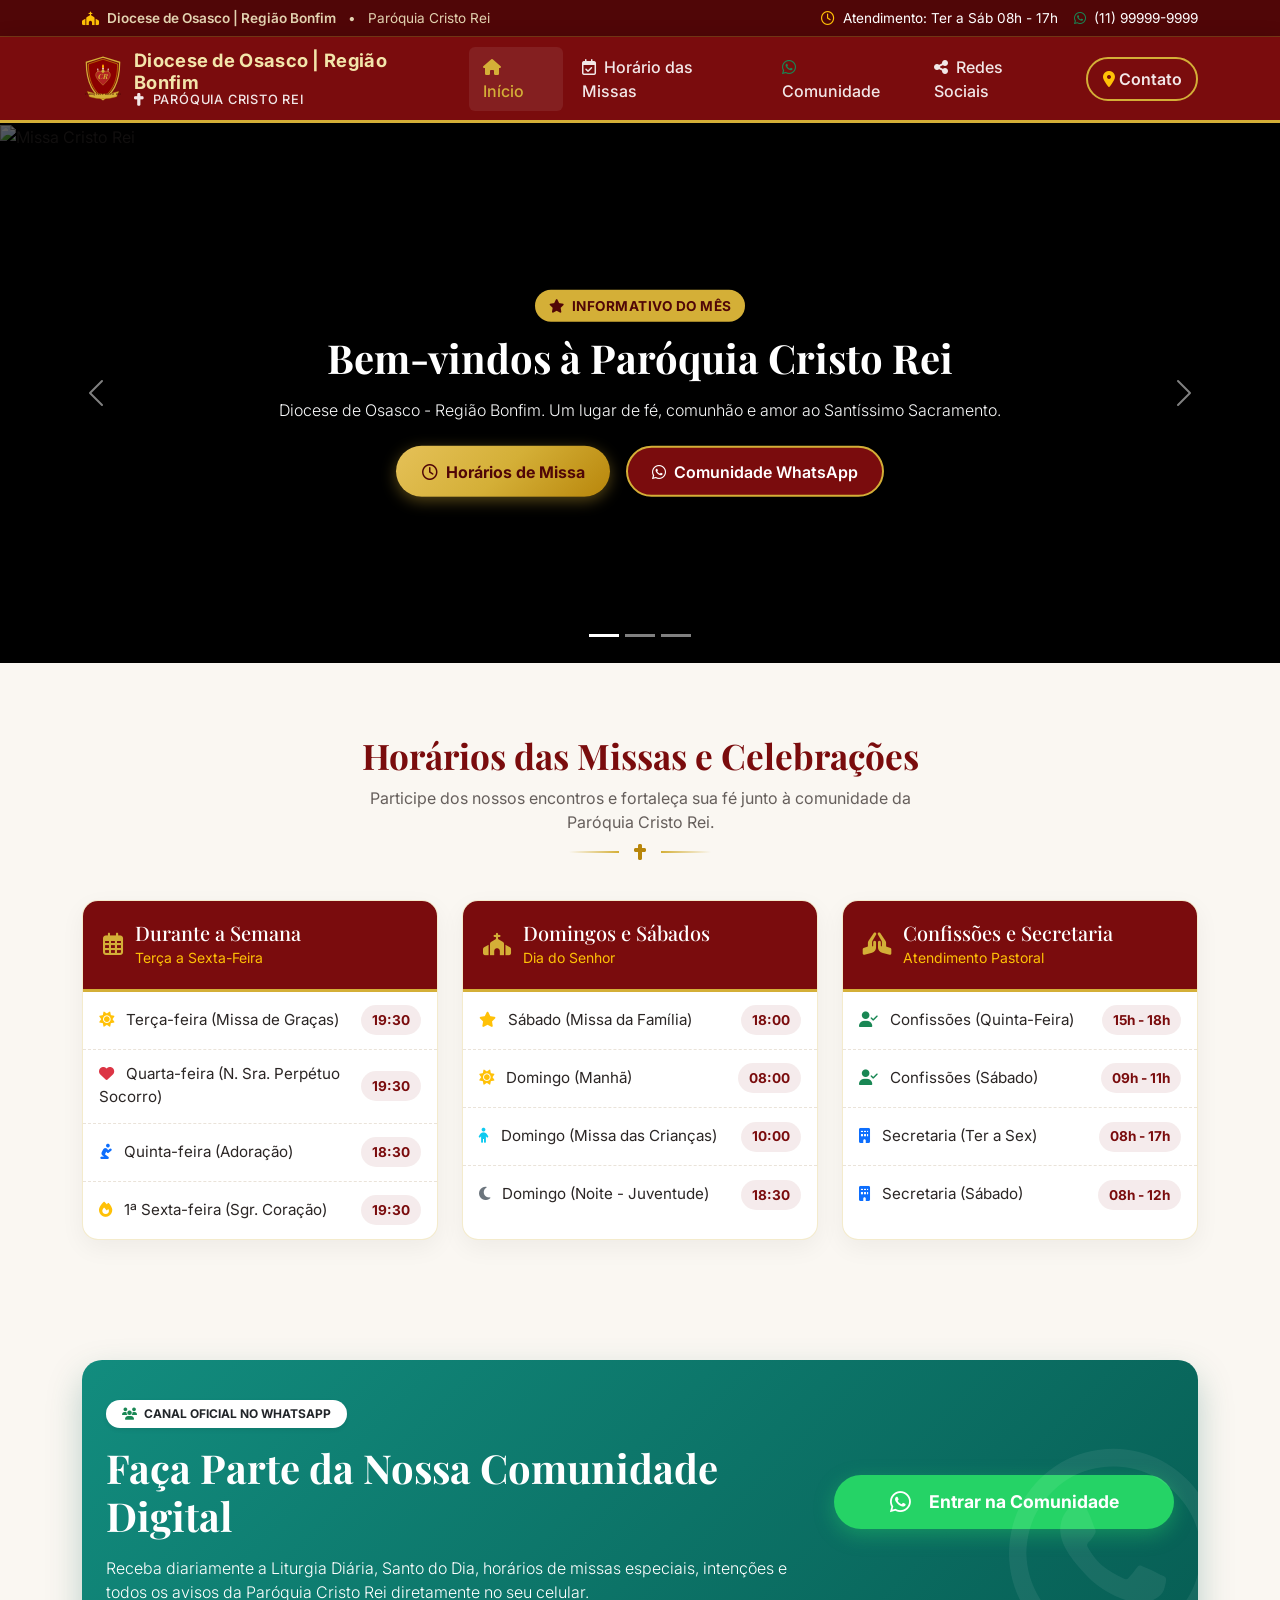
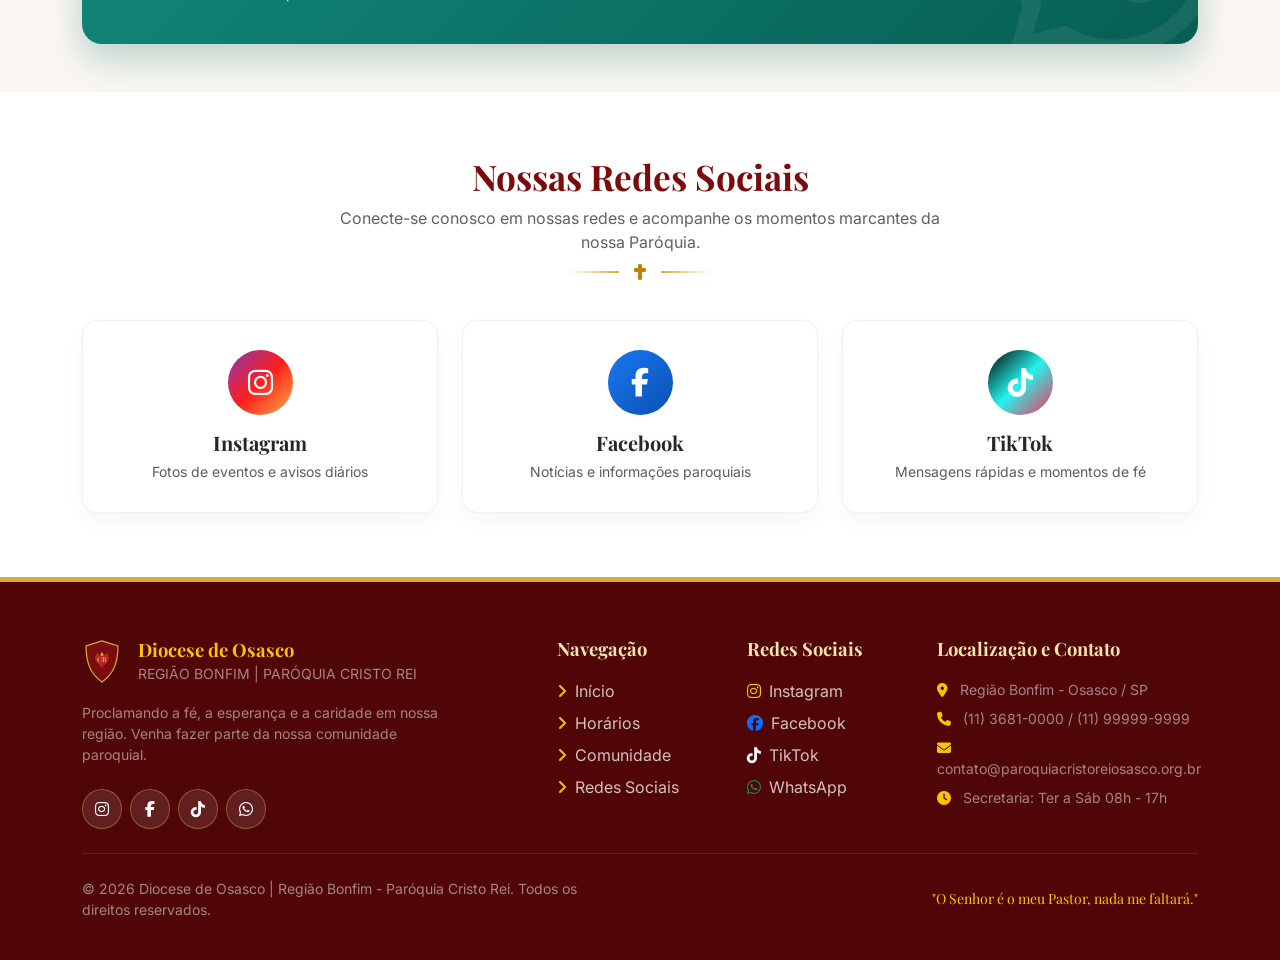
==== commit d1ed7551: "Rename landing_page_par_quia_cristo_rei (1).html to index.html" ====
--- a/index.html
+++ b/index.html
@@ -2,7 +2,7 @@
 <html lang="pt-BR">
 <head>
     <meta charset="UTF-8">
-    <meta name="viewport" content="width=device-width, initial-scale=1.0">
+    <meta name="viewport" content="width=device-width, initial-scale=1.0, maximum-scale=5.0">
     <title>Diocese de Osasco | Região Bonfim - Paróquia Cristo Rei</title>
     
     <!-- Bootstrap 5 CSS -->
@@ -28,11 +28,15 @@
             --text-muted: #665F5C;
         }
 
+        html, body {
+            width: 100%;
+            overflow-x: hidden;
+        }
+
         body {
             font-family: 'Inter', sans-serif;
             background-color: var(--bg-cream);
             color: var(--text-dark);
-            overflow-x: hidden;
         }
 
         h1, h2, h3, h4, h5, .font-serif {
@@ -52,8 +56,8 @@
             background-color: var(--primary-burgundy) !important;
             box-shadow: 0 4px 20px rgba(0, 0, 0, 0.2);
             border-bottom: 3px solid var(--accent-gold);
-            padding-top: 0.6rem;
-            padding-bottom: 0.6rem;
+            padding-top: 0.5rem;
+            padding-bottom: 0.5rem;
             transition: all 0.3s ease;
         }
 
@@ -61,34 +65,42 @@
             color: #FFFFFF !important;
             display: flex;
             align-items: center;
-            gap: 12px;
+            gap: 10px;
+            max-width: 80%;
+            white-space: normal;
+        }
+
+        .navbar-brand-svg {
+            width: 42px;
+            height: 50px;
+            flex-shrink: 0;
         }
 
         .navbar-brand-text {
             display: flex;
             flex-direction: column;
-            line-height: 1.1;
+            line-height: 1.15;
         }
 
         .navbar-brand-title {
-            font-size: 1.15rem;
+            font-size: clamp(0.95rem, 2.5vw, 1.15rem);
             font-weight: 700;
             color: var(--accent-gold-light);
-            letter-spacing: 0.5px;
+            letter-spacing: 0.3px;
         }
 
         .navbar-brand-subtitle {
-            font-size: 0.78rem;
-            color: rgba(255, 255, 255, 0.85);
-            font-weight: 400;
+            font-size: clamp(0.7rem, 2vw, 0.8rem);
+            color: rgba(255, 255, 255, 0.9);
+            font-weight: 500;
             text-transform: uppercase;
-            letter-spacing: 1px;
+            letter-spacing: 0.8px;
         }
 
         .nav-link {
             color: rgba(255, 255, 255, 0.9) !important;
             font-weight: 500;
-            padding: 0.5rem 1rem !important;
+            padding: 0.5rem 0.9rem !important;
             border-radius: 6px;
             transition: all 0.2s ease;
         }
@@ -122,17 +134,20 @@
         /* Hero Carousel Styling */
         .hero-section {
             position: relative;
+            background-color: #1a0203;
         }
 
         .carousel-item {
-            height: 520px;
-            min-height: 400px;
+            height: 60vh;
+            min-height: 420px;
+            max-height: 600px;
             background-color: #000;
         }
 
-        @media (max-width: 768px) {
+        @media (max-width: 576px) {
             .carousel-item {
-                height: 420px;
+                height: 480px;
+                min-height: 440px;
             }
         }
 
@@ -140,8 +155,8 @@
             object-fit: cover;
             height: 100%;
             width: 100%;
-            opacity: 0.55;
-            filter: brightness(0.85);
+            opacity: 0.5;
+            filter: brightness(0.8);
         }
 
         .carousel-caption-custom {
@@ -149,11 +164,12 @@
             top: 50%;
             left: 50%;
             transform: translate(-50%, -50%);
-            width: 90%;
+            width: 92%;
             max-width: 850px;
             text-align: center;
             color: white;
             z-index: 10;
+            padding: 1rem;
         }
 
         .badge-month {
@@ -161,11 +177,12 @@
             color: var(--primary-burgundy-dark);
             font-weight: 700;
             padding: 0.4em 1em;
-            letter-spacing: 1px;
+            letter-spacing: 0.5px;
             text-transform: uppercase;
             border-radius: 30px;
             display: inline-block;
-            margin-bottom: 1rem;
+            margin-bottom: 0.8rem;
+            font-size: clamp(0.75rem, 2vw, 0.85rem);
         }
 
         /* Gold Button */
@@ -174,10 +191,14 @@
             color: var(--primary-burgundy-dark);
             font-weight: 700;
             border: none;
-            padding: 0.75rem 1.8rem;
+            padding: 0.75rem 1.6rem;
             border-radius: 30px;
             box-shadow: 0 4px 15px rgba(212, 175, 55, 0.4);
             transition: all 0.3s ease;
+            text-decoration: none;
+            display: inline-flex;
+            align-items: center;
+            justify-content: center;
         }
 
         .btn-gold:hover {
@@ -191,9 +212,13 @@
             color: white;
             font-weight: 600;
             border: 2px solid var(--accent-gold);
-            padding: 0.7rem 1.6rem;
+            padding: 0.7rem 1.5rem;
             border-radius: 30px;
             transition: all 0.3s ease;
+            text-decoration: none;
+            display: inline-flex;
+            align-items: center;
+            justify-content: center;
         }
 
         .btn-burgundy:hover {
@@ -205,14 +230,14 @@
         /* Section Title Decorator */
         .section-header {
             text-align: center;
-            margin-bottom: 3rem;
+            margin-bottom: 2.5rem;
             position: relative;
         }
 
         .section-header h2 {
             color: var(--primary-burgundy);
             font-weight: 700;
-            font-size: 2.2rem;
+            font-size: clamp(1.6rem, 4vw, 2.2rem);
             margin-bottom: 0.5rem;
         }
 
@@ -220,6 +245,7 @@
             color: var(--text-muted);
             max-width: 600px;
             margin: 0 auto;
+            font-size: clamp(0.9rem, 2.5vw, 1rem);
         }
 
         .divider-cross {
@@ -233,7 +259,7 @@
         .divider-cross::before, .divider-cross::after {
             content: '';
             height: 2px;
-            width: 60px;
+            width: 50px;
             background: linear-gradient(to right, transparent, var(--accent-gold));
         }
 
@@ -243,7 +269,7 @@
 
         .divider-cross i {
             color: var(--accent-gold-dark);
-            font-size: 1.1rem;
+            font-size: 1rem;
         }
 
         /* Mass Schedule Cards */
@@ -258,7 +284,7 @@
         }
 
         .schedule-card:hover {
-            transform: translateY(-5px);
+            transform: translateY(-4px);
             box-shadow: 0 12px 30px rgba(122, 12, 13, 0.12);
             border-color: var(--accent-gold);
         }
@@ -266,7 +292,7 @@
         .schedule-card-header {
             background-color: var(--primary-burgundy);
             color: white;
-            padding: 1.25rem 1.5rem;
+            padding: 1.25rem 1.25rem;
             display: flex;
             align-items: center;
             gap: 12px;
@@ -274,16 +300,19 @@
         }
 
         .schedule-card-header i {
-            font-size: 1.5rem;
+            font-size: 1.4rem;
             color: var(--accent-gold);
+            flex-shrink: 0;
         }
 
         .schedule-list-item {
             display: flex;
             justify-content: space-between;
             align-items: center;
-            padding: 0.9rem 1.2rem;
+            padding: 0.85rem 1rem;
             border-bottom: 1px dashed #EAE3D9;
+            font-size: clamp(0.85rem, 2.2vw, 0.95rem);
+            gap: 8px;
         }
 
         .schedule-list-item:last-child {
@@ -294,68 +323,19 @@
             background-color: rgba(122, 12, 13, 0.08);
             color: var(--primary-burgundy);
             font-weight: 700;
-            padding: 0.3rem 0.8rem;
-            border-radius: 20px;
-            font-size: 0.9rem;
-        }
-
-        /* YouTube Live Section */
-        .youtube-section {
-            background: linear-gradient(135deg, #2D0506 0%, var(--primary-burgundy-dark) 100%);
-            color: white;
-            border-top: 4px solid var(--accent-gold);
-            border-bottom: 4px solid var(--accent-gold);
-            position: relative;
-            overflow: hidden;
-        }
-
-        .youtube-embed-container {
-            position: relative;
-            padding-bottom: 56.25%; /* 16:9 aspect ratio */
-            height: 0;
-            overflow: hidden;
-            border-radius: 16px;
-            box-shadow: 0 15px 35px rgba(0, 0, 0, 0.5);
-            border: 2px solid var(--accent-gold);
-            background: #000;
-        }
-
-        .youtube-embed-container iframe {
-            position: absolute;
-            top: 0;
-            left: 0;
-            width: 100%;
-            height: 100%;
-            border: 0;
-        }
-
-        .live-badge {
-            display: inline-flex;
-            align-items: center;
-            gap: 8px;
-            background-color: #FF0000;
-            color: white;
-            font-weight: 700;
-            padding: 0.35rem 0.9rem;
+            padding: 0.3rem 0.7rem;
             border-radius: 20px;
             font-size: 0.85rem;
-            text-transform: uppercase;
-            letter-spacing: 0.5px;
-            animation: pulse-red 2s infinite;
-        }
-
-        @keyframes pulse-red {
-            0% { box-shadow: 0 0 0 0 rgba(255, 0, 0, 0.7); }
-            70% { box-shadow: 0 0 0 10px rgba(255, 0, 0, 0); }
-            100% { box-shadow: 0 0 0 0 rgba(255, 0, 0, 0); }
+            white-space: nowrap;
+            flex-shrink: 0;
         }
 
         /* WhatsApp Section */
         .whatsapp-section {
             background: linear-gradient(135deg, #128C7E 0%, #075E54 100%);
-            border-radius: 24px;
+            border-radius: 20px;
             color: white;
-            padding: 3rem 2rem;
+            padding: 2.5rem 1.5rem;
             box-shadow: 0 15px 35px rgba(7, 94, 84, 0.25);
             position: relative;
             overflow: hidden;
@@ -363,10 +343,10 @@
 
         .whatsapp-icon-bg {
             position: absolute;
-            right: -30px;
+            right: -20px;
             bottom: -30px;
-            font-size: 16rem;
-            color: rgba(255, 255, 255, 0.08);
+            font-size: clamp(10rem, 25vw, 15rem);
+            color: rgba(255, 255, 255, 0.07);
             pointer-events: none;
         }
 
@@ -374,15 +354,17 @@
             background-color: #25D366;
             color: white;
             font-weight: 700;
-            font-size: 1.1rem;
-            padding: 0.85rem 2.2rem;
+            font-size: clamp(0.95rem, 2.5vw, 1.1rem);
+            padding: 0.85rem 1.8rem;
             border-radius: 30px;
             border: none;
             box-shadow: 0 6px 20px rgba(37, 211, 102, 0.4);
             display: inline-flex;
             align-items: center;
+            justify-content: center;
             gap: 10px;
             transition: all 0.3s ease;
+            text-decoration: none;
         }
 
         .btn-whatsapp:hover {
@@ -408,20 +390,20 @@
         }
 
         .social-card:hover {
-            transform: translateY(-8px);
+            transform: translateY(-6px);
             box-shadow: 0 12px 28px rgba(122, 12, 13, 0.12);
             color: var(--primary-burgundy);
         }
 
         .social-icon-wrapper {
-            width: 70px;
-            height: 70px;
+            width: 65px;
+            height: 65px;
             border-radius: 50%;
             display: flex;
             align-items: center;
             justify-content: center;
-            margin: 0 auto 1.2rem auto;
-            font-size: 2rem;
+            margin: 0 auto 1rem auto;
+            font-size: 1.8rem;
             color: white;
             transition: transform 0.3s ease;
         }
@@ -430,7 +412,6 @@
             transform: scale(1.1);
         }
 
-        .bg-youtube { background: linear-gradient(135deg, #FF0000, #CC0000); }
         .bg-instagram { background: linear-gradient(135deg, #833AB4, #FD1D1D, #FCB045); }
         .bg-facebook { background: linear-gradient(135deg, #1877F2, #0B51B3); }
         .bg-tiktok { background: linear-gradient(135deg, #000000, #25F4EE, #FE2C55); }
@@ -440,23 +421,23 @@
             background-color: var(--primary-burgundy-dark);
             color: rgba(255, 255, 255, 0.85);
             border-top: 5px solid var(--accent-gold);
-            padding-top: 4rem;
+            padding-top: 3.5rem;
             padding-bottom: 2rem;
         }
 
         footer h5 {
             color: var(--accent-gold-light);
             font-weight: 700;
-            margin-bottom: 1.5rem;
-            font-size: 1.25rem;
+            margin-bottom: 1.2rem;
+            font-size: 1.15rem;
         }
 
         .footer-link {
             color: rgba(255, 255, 255, 0.75);
             text-decoration: none;
-            transition: color 0.2s ease;
+            transition: all 0.2s ease;
             display: inline-block;
-            margin-bottom: 0.6rem;
+            margin-bottom: 0.5rem;
         }
 
         .footer-link:hover {
@@ -465,8 +446,8 @@
         }
 
         .social-circle {
-            width: 42px;
-            height: 42px;
+            width: 40px;
+            height: 40px;
             border-radius: 50%;
             background: rgba(255, 255, 255, 0.1);
             color: white;
@@ -488,16 +469,16 @@
 <body>
 
     <!-- Top Announcement Bar -->
-    <div class="top-bar py-1 d-none d-md-block">
+    <div class="top-bar py-2 d-none d-lg-block">
         <div class="container d-flex justify-content-between align-items-center">
             <div>
-                <i class="fa-solid me-1 fa-church text-warning"></i>
+                <i class="fa-solid fa-church me-1 text-warning"></i>
                 <span class="fw-semibold">Diocese de Osasco | Região Bonfim</span>
                 <span class="mx-2">•</span>
                 <span>Paróquia Cristo Rei</span>
             </div>
             <div class="d-flex align-items-center gap-3">
-                <a href="#horarios" class="text-white text-decoration-none hover-gold"><i class="fa-regular fa-clock me-1 text-warning"></i> Atendimento: Ter a Sáb 08h - 17h</a>
+                <a href="#horarios" class="text-white text-decoration-none"><i class="fa-regular fa-clock me-1 text-warning"></i> Atendimento: Ter a Sáb 08h - 17h</a>
                 <a href="https://wa.me/5511999999999" target="_blank" class="text-white text-decoration-none"><i class="fa-brands fa-whatsapp text-success me-1"></i> (11) 99999-9999</a>
             </div>
         </div>
@@ -507,29 +488,21 @@
     <nav class="navbar navbar-expand-lg navbar-dark navbar-custom sticky-top">
         <div class="container">
             <a class="navbar-brand" href="#inicio">
-                <!-- SVG Recreation of Crest Logo matching provided image -->
-                <svg width="48" height="58" viewBox="0 0 200 240" fill="none" xmlns="http://www.w3.org/2000/svg">
-                    <!-- Rays background -->
+                <!-- SVG Crest Logo -->
+                <svg class="navbar-brand-svg" viewBox="0 0 200 240" fill="none" xmlns="http://www.w3.org/2000/svg">
                     <circle cx="100" cy="110" r="85" fill="url(#rayGrad)" opacity="0.4"/>
-                    <!-- Crest Shield Outline -->
                     <path d="M100 220 C140 190 180 150 180 40 L100 15 L20 40 C20 150 60 190 100 220 Z" fill="#7A0C0D" stroke="#D4AF37" stroke-width="6"/>
                     <path d="M100 210 C135 182 170 145 170 48 L100 25 L30 48 C30 145 65 182 100 210 Z" fill="#8B0000" stroke="#FFD700" stroke-width="2"/>
-                    <!-- Crown on top of heart -->
                     <path d="M75 75 L85 95 L100 70 L115 95 L125 75 L128 100 L72 100 Z" fill="#D4AF37" stroke="#FFF" stroke-width="1"/>
                     <circle cx="75" cy="73" r="3" fill="#FFF"/>
                     <circle cx="100" cy="68" r="4" fill="#FFF"/>
                     <circle cx="125" cy="73" r="3" fill="#FFF"/>
-                    <!-- Flame -->
                     <path d="M100 48 C92 58 95 65 100 70 C105 65 108 58 100 48 Z" fill="#FF8C00"/>
                     <path d="M100 52 C96 58 98 63 100 67 C102 63 104 58 100 52 Z" fill="#FFD700"/>
-                    <!-- Sacred Heart -->
                     <path d="M100 150 C80 130 65 115 65 100 C65 90 73 82 83 82 C90 82 96 86 100 92 C104 86 110 82 117 82 C127 82 135 90 135 100 C135 115 120 130 100 150 Z" fill="#B22222" stroke="#D4AF37" stroke-width="2"/>
-                    <!-- CR Monogram inside heart -->
                     <text x="100" y="122" font-family="'Playfair Display', serif" font-weight="bold" font-size="34" fill="#D4AF37" text-anchor="middle" font-style="italic">CR</text>
-                    <!-- Ribbon Banner -->
                     <path d="M25 180 Q100 205 175 180 L165 205 Q100 225 35 205 Z" fill="#D4AF37" stroke="#B8860B" stroke-width="2"/>
                     <text x="100" y="196" font-family="'Playfair Display', serif" font-weight="800" font-size="12" fill="#500607" text-anchor="middle" letter-spacing="1">PARÓQUIA CRISTO REI</text>
-                    <!-- Gradient definitions -->
                     <defs>
                         <radialGradient id="rayGrad" cx="50%" cy="50%" r="50%">
                             <stop offset="0%" stop-color="#FFD700" stop-opacity="0.8"/>
@@ -544,11 +517,11 @@
                 </div>
             </a>
 
-            <button class="navbar-toggler border-0" type="button" data-bs-toggle="collapse" data-bs-target="#navbarContent">
+            <button class="navbar-toggler border-0 p-2" type="button" data-bs-toggle="collapse" data-bs-target="#navbarContent" aria-controls="navbarContent" aria-expanded="false" aria-label="Alternar navegação">
                 <span class="navbar-toggler-icon"></span>
             </button>
 
-            <div class="collapse navbar-collapse" id="navbarContent">
+            <div class="collapse navbar-collapse mt-3 mt-lg-0" id="navbarContent">
                 <ul class="navbar-nav ms-auto mb-2 mb-lg-0 gap-1 align-items-lg-center">
                     <li class="nav-item">
                         <a class="nav-link active" href="#inicio"><i class="fa-solid fa-house me-1"></i> Início</a>
@@ -557,25 +530,13 @@
                         <a class="nav-link" href="#horarios"><i class="fa-regular fa-calendar-check me-1"></i> Horário das Missas</a>
                     </li>
                     <li class="nav-item">
-                        <a class="nav-link" href="#ao-vivo"><i class="fa-solid fa-video me-1"></i> Acompanhe de Onde Estiver</a>
+                        <a class="nav-link" href="#whatsapp"><i class="fa-brands fa-whatsapp me-1 text-success"></i> Comunidade</a>
                     </li>
                     <li class="nav-item">
-                        <a class="nav-link" href="#whatsapp"><i class="fa-brands fa-whatsapp me-1 text-success"></i> Comunidade</a>
+                        <a class="nav-link" href="#redes-sociais"><i class="fa-solid fa-share-nodes me-1"></i> Redes Sociais</a>
                     </li>
-                    
-                    <!-- Dropdown for Contacts and Social Networks -->
-                    <li class="nav-item dropdown">
-                        <a class="nav-link dropdown-toggle" href="#" id="contatosDropdown" role="button" data-bs-toggle="dropdown" aria-expanded="false">
-                            <i class="fa-solid fa-share-nodes me-1"></i> Contatos
-                        </a>
-                        <ul class="dropdown-menu dropdown-menu-custom dropdown-menu-end" aria-labelledby="contatosDropdown">
-                            <li><a class="dropdown-item dropdown-item-custom" href="https://www.youtube.com/live/jr6HyFOt6Xg?si=Ur03LqE74czzbB4g" target="_blank"><i class="fa-brands fa-youtube text-danger"></i> YouTube</a></li>
-                            <li><a class="dropdown-item dropdown-item-custom" href="https://instagram.com" target="_blank"><i class="fa-brands fa-instagram text-warning"></i> Instagram</a></li>
-                            <li><a class="dropdown-item dropdown-item-custom" href="https://facebook.com" target="_blank"><i class="fa-brands fa-facebook text-primary"></i> Facebook</a></li>
-                            <li><a class="dropdown-item dropdown-item-custom" href="https://tiktok.com" target="_blank"><i class="fa-brands fa-tiktok text-light"></i> TikTok</a></li>
-                            <li><hr class="dropdown-divider border-secondary"></li>
-                            <li><a class="dropdown-item dropdown-item-custom" href="#contatos"><i class="fa-solid fa-location-dot text-info"></i> Endereço e Contato</a></li>
-                        </ul>
+                    <li class="nav-item ms-lg-2">
+                        <a class="nav-link btn-burgundy text-white px-3 py-1" href="#contatos"><i class="fa-solid fa-location-dot me-1 text-warning"></i> Contato</a>
                     </li>
                 </ul>
             </div>
@@ -586,9 +547,9 @@
     <section id="inicio" class="hero-section">
         <div id="heroCarousel" class="carousel slide carousel-fade" data-bs-ride="carousel" data-bs-interval="6000">
             <div class="carousel-indicators">
-                <button type="button" data-bs-target="#heroCarousel" data-bs-slide-to="0" class="active"></button>
-                <button type="button" data-bs-target="#heroCarousel" data-bs-slide-to="1"></button>
-                <button type="button" data-bs-target="#heroCarousel" data-bs-slide-to="2"></button>
+                <button type="button" data-bs-target="#heroCarousel" data-bs-slide-to="0" class="active" aria-current="true" aria-label="Slide 1"></button>
+                <button type="button" data-bs-target="#heroCarousel" data-bs-slide-to="1" aria-label="Slide 2"></button>
+                <button type="button" data-bs-target="#heroCarousel" data-bs-slide-to="2" aria-label="Slide 3"></button>
             </div>
             
             <div class="carousel-inner">
@@ -597,11 +558,11 @@
                     <img src="https://images.unsplash.com/photo-1548625149-fc4a29cf7092?q=80&w=1600&auto=format&fit=crop" alt="Missa Cristo Rei">
                     <div class="carousel-caption-custom">
                         <span class="badge-month"><i class="fa-solid fa-star me-1"></i> Informativo do Mês</span>
-                        <h1 class="display-4 fw-bold font-serif text-shadow mb-3">Bem-vindos à Paróquia Cristo Rei</h1>
-                        <p class="lead mb-4 text-light">Diocese de Osasco - Região Bonfim. Um lugar de fé, comunhão e amor ao Santíssimo Sacramento.</p>
-                        <div class="d-flex justify-content-center gap-3 flex-wrap">
-                            <a href="#horarios" class="btn btn-gold"><i class="fa-regular fa-clock me-2"></i>Ver Horários de Missas</a>
-                            <a href="#ao-vivo" class="btn btn-burgundy"><i class="fa-solid fa-circle-play me-2"></i>Assista Ao Vivo</a>
+                        <h1 class="display-6 display-md-4 fw-bold font-serif mb-2 mb-md-3">Bem-vindos à Paróquia Cristo Rei</h1>
+                        <p class="lead fs-6 fs-md-5 mb-3 mb-md-4 text-light">Diocese de Osasco - Região Bonfim. Um lugar de fé, comunhão e amor ao Santíssimo Sacramento.</p>
+                        <div class="d-flex justify-content-center gap-2 gap-md-3 flex-wrap">
+                            <a href="#horarios" class="btn btn-gold"><i class="fa-regular fa-clock me-2"></i>Horários de Missa</a>
+                            <a href="#whatsapp" class="btn btn-burgundy"><i class="fa-brands fa-whatsapp me-2"></i>Comunidade WhatsApp</a>
                         </div>
                     </div>
                 </div>
@@ -611,9 +572,9 @@
                     <img src="https://images.unsplash.com/photo-1519817650390-64a93db51149?q=80&w=1600&auto=format&fit=crop" alt="Catequese e Formações">
                     <div class="carousel-caption-custom">
                         <span class="badge-month"><i class="fa-solid fa-book-bible me-1"></i> Formação Paroquial</span>
-                        <h1 class="display-4 fw-bold font-serif mb-3">Inscrições Abertas para a Catequese</h1>
-                        <p class="lead mb-4 text-light">Primeira Eucaristia, Crisma e Catequese de Adultos. Venha aprofundar sua vida espiritual na nossa comunidade.</p>
-                        <div class="d-flex justify-content-center gap-3 flex-wrap">
+                        <h1 class="display-6 display-md-4 fw-bold font-serif mb-2 mb-md-3">Inscrições Abertas para a Catequese</h1>
+                        <p class="lead fs-6 fs-md-5 mb-3 mb-md-4 text-light">Primeira Eucaristia, Crisma e Catequese de Adultos. Venha aprofundar sua vida espiritual na nossa comunidade.</p>
+                        <div class="d-flex justify-content-center gap-2 gap-md-3 flex-wrap">
                             <a href="#whatsapp" class="btn btn-gold"><i class="fa-brands fa-whatsapp me-2"></i>Falar com a Secretaria</a>
                         </div>
                     </div>
@@ -624,9 +585,9 @@
                     <img src="https://images.unsplash.com/photo-1510519138161-58446232811f?q=80&w=1600&auto=format&fit=crop" alt="Ação Social Paroquial">
                     <div class="carousel-caption-custom">
                         <span class="badge-month"><i class="fa-solid fa-heart me-1"></i> Ação Pastoral e Social</span>
-                        <h1 class="display-4 fw-bold font-serif mb-3">Campanha de Arrecadação Solidária</h1>
-                        <p class="lead mb-4 text-light">Sua doação transforma vidas. Participe da nossa Pastoral dos Violeiros e Ajuda Comunitária no Bonfim.</p>
-                        <div class="d-flex justify-content-center gap-3 flex-wrap">
+                        <h1 class="display-6 display-md-4 fw-bold font-serif mb-2 mb-md-3">Campanha de Arrecadação Solidária</h1>
+                        <p class="lead fs-6 fs-md-5 mb-3 mb-md-4 text-light">Sua doação transforma vidas. Participe das nossas ações de solidariedade no Bonfim.</p>
+                        <div class="d-flex justify-content-center gap-2 gap-md-3 flex-wrap">
                             <a href="#contatos" class="btn btn-gold"><i class="fa-solid fa-hand-holding-heart me-2"></i>Como Ajudar</a>
                         </div>
                     </div>
@@ -634,17 +595,19 @@
             </div>
 
             <button class="carousel-control-prev" type="button" data-bs-target="#heroCarousel" data-bs-slide="prev">
-                <span class="carousel-control-prev-icon"></span>
+                <span class="carousel-control-prev-icon" aria-hidden="true"></span>
+                <span class="visually-hidden">Anterior</span>
             </button>
             <button class="carousel-control-next" type="button" data-bs-target="#heroCarousel" data-bs-slide="next">
-                <span class="carousel-control-next-icon"></span>
+                <span class="carousel-control-next-icon" aria-hidden="true"></span>
+                <span class="visually-hidden">Próximo</span>
             </button>
         </div>
     </section>
 
     <!-- Mass Schedule Section -->
     <section id="horarios" class="py-5">
-        <div class="container py-4">
+        <div class="container py-2 py-md-4">
             <div class="section-header">
                 <h2>Horários das Missas e Celebrações</h2>
                 <p>Participe dos nossos encontros e fortaleça sua fé junto à comunidade da Paróquia Cristo Rei.</p>
@@ -653,12 +616,12 @@
 
             <div class="row g-4">
                 <!-- Missas Durante a Semana -->
-                <div class="col-md-6 col-lg-4">
+                <div class="col-12 col-md-6 col-lg-4">
                     <div class="schedule-card">
                         <div class="schedule-card-header">
                             <i class="fa-regular fa-calendar-days"></i>
                             <div>
-                                <h5 class="mb-0 text-white">Missas Durante a Semana</h5>
+                                <h5 class="mb-0 text-white font-serif">Durante a Semana</h5>
                                 <small class="text-warning">Terça a Sexta-Feira</small>
                             </div>
                         </div>
@@ -668,32 +631,32 @@
                                 <span class="time-badge">19:30</span>
                             </div>
                             <div class="schedule-list-item">
-                                <span><i class="fa-solid fa-heart text-danger me-2"></i> Quarta-feira (N. Sra. Perpetuo Socorro)</span>
+                                <span><i class="fa-solid fa-heart text-danger me-2"></i> Quarta-feira (N. Sra. Perpétuo Socorro)</span>
                                 <span class="time-badge">19:30</span>
+                            </div>
+                            <div class="schedule-list-item">
+                                <span><i class="fa-solid fa-pray text-primary me-2"></i> Quinta-feira (Adoração)</span>
+                                <span class="time-badge">18:30</span>
                             </div>
                             <div class="schedule-list-item">
                                 <span><i class="fa-solid fa-fire text-warning me-2"></i> 1ª Sexta-feira (Sgr. Coração)</span>
                                 <span class="time-badge">19:30</span>
                             </div>
-                            <div class="schedule-list-item">
-                                <span><i class="fa-solid fa-pray text-primary me-2"></i> Quinta-feira (Adoração)</span>
-                                <span class="time-badge">18:30</span>
-                            </div>
                         </div>
                     </div>
                 </div>
 
                 <!-- Missas do Fim de Semana -->
-                <div class="col-md-6 col-lg-4">
+                <div class="col-12 col-md-6 col-lg-4">
                     <div class="schedule-card">
                         <div class="schedule-card-header">
                             <i class="fa-solid fa-church"></i>
                             <div>
-                                <h5 class="mb-0 text-white">Domingos e Sábados</h5>
+                                <h5 class="mb-0 text-white font-serif">Domingos e Sábados</h5>
                                 <small class="text-warning">Dia do Senhor</small>
                             </div>
                         </div>
-                        <div class card-body p-0">
+                        <div class="card-body p-0">
                             <div class="schedule-list-item">
                                 <span><i class="fa-solid fa-star text-warning me-2"></i> Sábado (Missa da Família)</span>
                                 <span class="time-badge">18:00</span>
@@ -715,23 +678,23 @@
                 </div>
 
                 <!-- Atendimentos e Confissões -->
-                <div class="col-md-12 col-lg-4">
+                <div class="col-12 col-md-12 col-lg-4">
                     <div class="schedule-card">
                         <div class="schedule-card-header">
                             <i class="fa-solid fa-hands-praying"></i>
                             <div>
-                                <h5 class="mb-0 text-white">Confissões e Secretaria</h5>
+                                <h5 class="mb-0 text-white font-serif">Confissões e Secretaria</h5>
                                 <small class="text-warning">Atendimento Pastoral</small>
                             </div>
                         </div>
                         <div class="card-body p-0">
                             <div class="schedule-list-item">
                                 <span><i class="fa-solid fa-user-check text-success me-2"></i> Confissões (Quinta-Feira)</span>
-                                <span class="time-badge">15h às 18h</span>
+                                <span class="time-badge">15h - 18h</span>
                             </div>
                             <div class="schedule-list-item">
                                 <span><i class="fa-solid fa-user-check text-success me-2"></i> Confissões (Sábado)</span>
-                                <span class="time-badge">09h às 11h</span>
+                                <span class="time-badge">09h - 11h</span>
                             </div>
                             <div class="schedule-list-item">
                                 <span><i class="fa-solid fa-building text-primary me-2"></i> Secretaria (Ter a Sex)</span>
@@ -748,72 +711,22 @@
         </div>
     </section>
 
-    <!-- YouTube Demo Section - Acompanhe de onde estiver -->
-    <section id="ao-vivo" class="youtube-section py-5">
-        <div class="container py-4">
-            <div class="row align-items-center g-4">
-                <div class="col-lg-5">
-                    <div class="pe-lg-3">
-                        <div class="mb-3">
-                            <span class="live-badge"><i class="fa-solid fa-circle"></i> Transmissão Paroquial</span>
-                        </div>
-                        <h2 class="display-6 font-serif text-warning fw-bold mb-3">Acompanhe de Onde Estiver</h2>
-                        <p class="lead text-light mb-4">Não pode comparecer presencialmente? Participe das nossas Celebrações e Missas Ao Vivo através do nosso Canal do YouTube.</p>
-                        
-                        <div class="d-flex flex-column gap-3 mb-4">
-                            <div class="d-flex align-items-center gap-3">
-                                <div class="bg-warning text-dark rounded-circle p-2 px-3 fw-bold"><i class="fa-solid fa-bell"></i></div>
-                                <div>
-                                    <h6 class="mb-0 text-white fw-bold">Ative as Notificações</h6>
-                                    <small class="text-white-50">Receba um aviso em seu celular sempre que a Missa iniciar.</small>
-                                </div>
-                            </div>
-                            <div class="d-flex align-items-center gap-3">
-                                <div class="bg-warning text-dark rounded-circle p-2 px-3 fw-bold"><i class="fa-solid fa-heart"></i></div>
-                                <div>
-                                    <h6 class="mb-0 text-white fw-bold">Evangelize Conosco</h6>
-                                    <small class="text-white-50">Compartilhe o link da transmissão com amigos e familiares.</small>
-                                </div>
-                            </div>
-                        </div>
-
-                        <a href="https://www.youtube.com/live/jr6HyFOt6Xg?si=Ur03LqE74czzbB4g" target="_blank" class="btn btn-gold btn-lg w-100 w-sm-auto">
-                            <i class="fa-brands fa-youtube text-danger me-2"></i> Abrir no YouTube Oficial
-                        </a>
-                    </div>
-                </div>
-
-                <div class="col-lg-7">
-                    <!-- Embedded YouTube Player with exact user URL -->
-                    <div class="youtube-embed-container">
-                        <iframe 
-                            src="https://www.youtube.com/embed/jr6HyFOt6Xg" 
-                            title="Transmissão Ao Vivo Paróquia Cristo Rei - Osasco" 
-                            allow="accelerometer; autoplay; clipboard-write; encrypted-media; gyroscope; picture-in-picture; web-share" 
-                            allowfullscreen>
-                        </iframe>
-                    </div>
-                </div>
-            </div>
-        </div>
-    </section>
-
     <!-- WhatsApp Community Section -->
-    <section id="whatsapp" class="py-5">
-        <div class="container py-3">
+    <section id="whatsapp" class="py-4 py-md-5">
+        <div class="container">
             <div class="whatsapp-section text-center text-lg-start">
                 <i class="fa-brands fa-whatsapp whatsapp-icon-bg"></i>
                 <div class="row align-items-center">
-                    <div class="col-lg-8 mb-4 mb-lg-0">
-                        <span class="badge bg-white text-dark fw-bold px-3 py-2 rounded-pill text-uppercase mb-3">
+                    <div class="col-12 col-lg-8 mb-4 mb-lg-0">
+                        <span class="badge bg-white text-dark fw-bold px-3 py-2 rounded-pill text-uppercase mb-3 shadow-sm">
                             <i class="fa-solid fa-users text-success me-1"></i> Canal Oficial no WhatsApp
                         </span>
-                        <h2 class="display-6 font-serif fw-bold mb-2">Faça Parte da Nossa Comunidade Digital</h2>
-                        <p class="lead mb-0 opacity-90">Receba diariamente a Liturgia Diária, Santo do Dia, horários de missas especiais, intenções e todos os avisos da Paróquia Cristo Rei diretamente no seu celular.</p>
-                    </div>
-                    <div class="col-lg-4 text-center text-lg-end">
-                        <a href="https://wa.me/5511999999999?text=Ol%C3%A1!%20Gostaria%20de%20entrar%20na%20Comunidade%20da%20Par%C3%B3quia%20Cristo%20Rei." target="_blank" class="btn btn-whatsapp btn-lg">
-                            <i class="fa-brands fa-whatsapp text-white fs-3 me-2"></i> Entrar na Comunidade
+                        <h2 class="display-6 font-serif fw-bold mb-3">Faça Parte da Nossa Comunidade Digital</h2>
+                        <p class="lead mb-0 opacity-90 fs-6 fs-md-5">Receba diariamente a Liturgia Diária, Santo do Dia, horários de missas especiais, intenções e todos os avisos da Paróquia Cristo Rei diretamente no seu celular.</p>
+                    </div>
+                    <div class="col-12 col-lg-4 text-center text-lg-end">
+                        <a href="https://wa.me/5511999999999?text=Ol%C3%A1!%20Gostaria%20de%20entrar%20na%20Comunidade%20da%20Par%C3%B3quia%20Cristo%20Rei." target="_blank" class="btn btn-whatsapp w-100 w-sm-auto">
+                            <i class="fa-brands fa-whatsapp text-white fs-4 me-2"></i> Entrar na Comunidade
                         </a>
                     </div>
                 </div>
@@ -821,56 +734,45 @@
         </div>
     </section>
 
-    <!-- Social Media Section (YouTube, Instagram, Facebook, TikTok) -->
-    <section class="py-5 bg-white">
-        <div class="container py-3">
+    <!-- Social Media Section (Instagram, Facebook, TikTok) -->
+    <section id="redes-sociais" class="py-5 bg-white">
+        <div class="container py-2 py-md-3">
             <div class="section-header">
                 <h2>Nossas Redes Sociais</h2>
-                <p>Conecte-se conosco em todas as plataformas e acompanhe os momentos marcantes da nossa Paróquia.</p>
+                <p>Conecte-se conosco em nossas redes e acompanhe os momentos marcantes da nossa Paróquia.</p>
                 <div class="divider-cross"><i class="fa-solid fa-cross"></i></div>
             </div>
 
-            <div class="row g-4">
-                <!-- YouTube -->
-                <div class="col-6 col-md-3">
-                    <a href="https://www.youtube.com/live/jr6HyFOt6Xg?si=Ur03LqE74czzbB4g" target="_blank" class="social-card">
-                        <div class="social-icon-wrapper bg-youtube">
-                            <i class="fa-brands fa-youtube"></i>
-                        </div>
-                        <h5 class="fw-bold mb-1">YouTube</h5>
-                        <small class="text-muted">Assista às Missas ao vivo e sermões</small>
-                    </a>
-                </div>
-
+            <div class="row g-4 justify-content-center">
                 <!-- Instagram -->
-                <div class="col-6 col-md-3">
+                <div class="col-12 col-sm-6 col-md-4">
                     <a href="https://instagram.com" target="_blank" class="social-card">
                         <div class="social-icon-wrapper bg-instagram">
                             <i class="fa-brands fa-instagram"></i>
                         </div>
-                        <h5 class="fw-bold mb-1">Instagram</h5>
+                        <h5 class="fw-bold mb-1 font-serif">Instagram</h5>
                         <small class="text-muted">Fotos de eventos e avisos diários</small>
                     </a>
                 </div>
 
                 <!-- Facebook -->
-                <div class="col-6 col-md-3">
+                <div class="col-12 col-sm-6 col-md-4">
                     <a href="https://facebook.com" target="_blank" class="social-card">
                         <div class="social-icon-wrapper bg-facebook">
                             <i class="fa-brands fa-facebook-f"></i>
                         </div>
-                        <h5 class="fw-bold mb-1">Facebook</h5>
-                        <small class="text-muted">Notícias e transmissões paroquiais</small>
+                        <h5 class="fw-bold mb-1 font-serif">Facebook</h5>
+                        <small class="text-muted">Notícias e informações paroquiais</small>
                     </a>
                 </div>
 
                 <!-- TikTok -->
-                <div class="col-6 col-md-3">
+                <div class="col-12 col-sm-6 col-md-4">
                     <a href="https://tiktok.com" target="_blank" class="social-card">
                         <div class="social-icon-wrapper bg-tiktok">
                             <i class="fa-brands fa-tiktok"></i>
                         </div>
-                        <h5 class="fw-bold mb-1">TikTok</h5>
+                        <h5 class="fw-bold mb-1 font-serif">TikTok</h5>
                         <small class="text-muted">Mensagens rápidas e momentos de fé</small>
                     </a>
                 </div>
@@ -881,9 +783,9 @@
     <!-- Footer Section -->
     <footer id="contatos">
         <div class="container">
-            <div class="row g-4 mb-5">
+            <div class="row g-4 mb-4">
                 <!-- Logo and Description -->
-                <div class="col-lg-4">
+                <div class="col-12 col-lg-4">
                     <div class="d-flex align-items-center gap-3 mb-3">
                         <svg width="40" height="48" viewBox="0 0 200 240" fill="none">
                             <path d="M100 220 C140 190 180 150 180 40 L100 15 L20 40 C20 150 60 190 100 220 Z" fill="#7A0C0D" stroke="#D4AF37" stroke-width="6"/>
@@ -898,8 +800,7 @@
                     </div>
                     <p class="text-white-50 small mb-4">Proclamando a fé, a esperança e a caridade em nossa região. Venha fazer parte da nossa comunidade paroquial.</p>
                     
-                    <div class="d-flex gap-2">
-                        <a href="https://www.youtube.com/live/jr6HyFOt6Xg?si=Ur03LqE74czzbB4g" target="_blank" class="social-circle" title="YouTube"><i class="fa-brands fa-youtube"></i></a>
+                    <div class="d-flex gap-2 mb-3 mb-lg-0">
                         <a href="https://instagram.com" target="_blank" class="social-circle" title="Instagram"><i class="fa-brands fa-instagram"></i></a>
                         <a href="https://facebook.com" target="_blank" class="social-circle" title="Facebook"><i class="fa-brands fa-facebook-f"></i></a>
                         <a href="https://tiktok.com" target="_blank" class="social-circle" title="TikTok"><i class="fa-brands fa-tiktok"></i></a>
@@ -908,29 +809,29 @@
                 </div>
 
                 <!-- Quick Navigation Links -->
-                <div class="col-6 col-lg-2 ms-lg-auto">
+                <div class="col-6 col-md-3 col-lg-2 ms-lg-auto">
                     <h5>Navegação</h5>
                     <ul class="list-unstyled">
                         <li><a href="#inicio" class="footer-link"><i class="fa-solid fa-angle-right me-1 text-warning"></i> Início</a></li>
                         <li><a href="#horarios" class="footer-link"><i class="fa-solid fa-angle-right me-1 text-warning"></i> Horários</a></li>
-                        <li><a href="#ao-vivo" class="footer-link"><i class="fa-solid fa-angle-right me-1 text-warning"></i> Ao Vivo</a></li>
                         <li><a href="#whatsapp" class="footer-link"><i class="fa-solid fa-angle-right me-1 text-warning"></i> Comunidade</a></li>
+                        <li><a href="#redes-sociais" class="footer-link"><i class="fa-solid fa-angle-right me-1 text-warning"></i> Redes Sociais</a></li>
                     </ul>
                 </div>
 
                 <!-- Social Links -->
-                <div class="col-6 col-lg-2">
+                <div class="col-6 col-md-3 col-lg-2">
                     <h5>Redes Sociais</h5>
                     <ul class="list-unstyled">
-                        <li><a href="https://www.youtube.com/live/jr6HyFOt6Xg?si=Ur03LqE74czzbB4g" target="_blank" class="footer-link"><i class="fa-brands fa-youtube me-1 text-danger"></i> YouTube</a></li>
                         <li><a href="https://instagram.com" target="_blank" class="footer-link"><i class="fa-brands fa-instagram me-1 text-warning"></i> Instagram</a></li>
                         <li><a href="https://facebook.com" target="_blank" class="footer-link"><i class="fa-brands fa-facebook me-1 text-primary"></i> Facebook</a></li>
                         <li><a href="https://tiktok.com" target="_blank" class="footer-link"><i class="fa-brands fa-tiktok me-1 text-light"></i> TikTok</a></li>
+                        <li><a href="https://wa.me/5511999999999" target="_blank" class="footer-link"><i class="fa-brands fa-whatsapp me-1 text-success"></i> WhatsApp</a></li>
                     </ul>
                 </div>
 
                 <!-- Address and Contact Info -->
-                <div class="col-lg-3">
+                <div class="col-12 col-md-6 col-lg-3">
                     <h5>Localização e Contato</h5>
                     <ul class="list-unstyled text-white-50 small">
                         <li class="mb-2"><i class="fa-solid fa-location-dot me-2 text-warning"></i> Região Bonfim - Osasco / SP</li>
